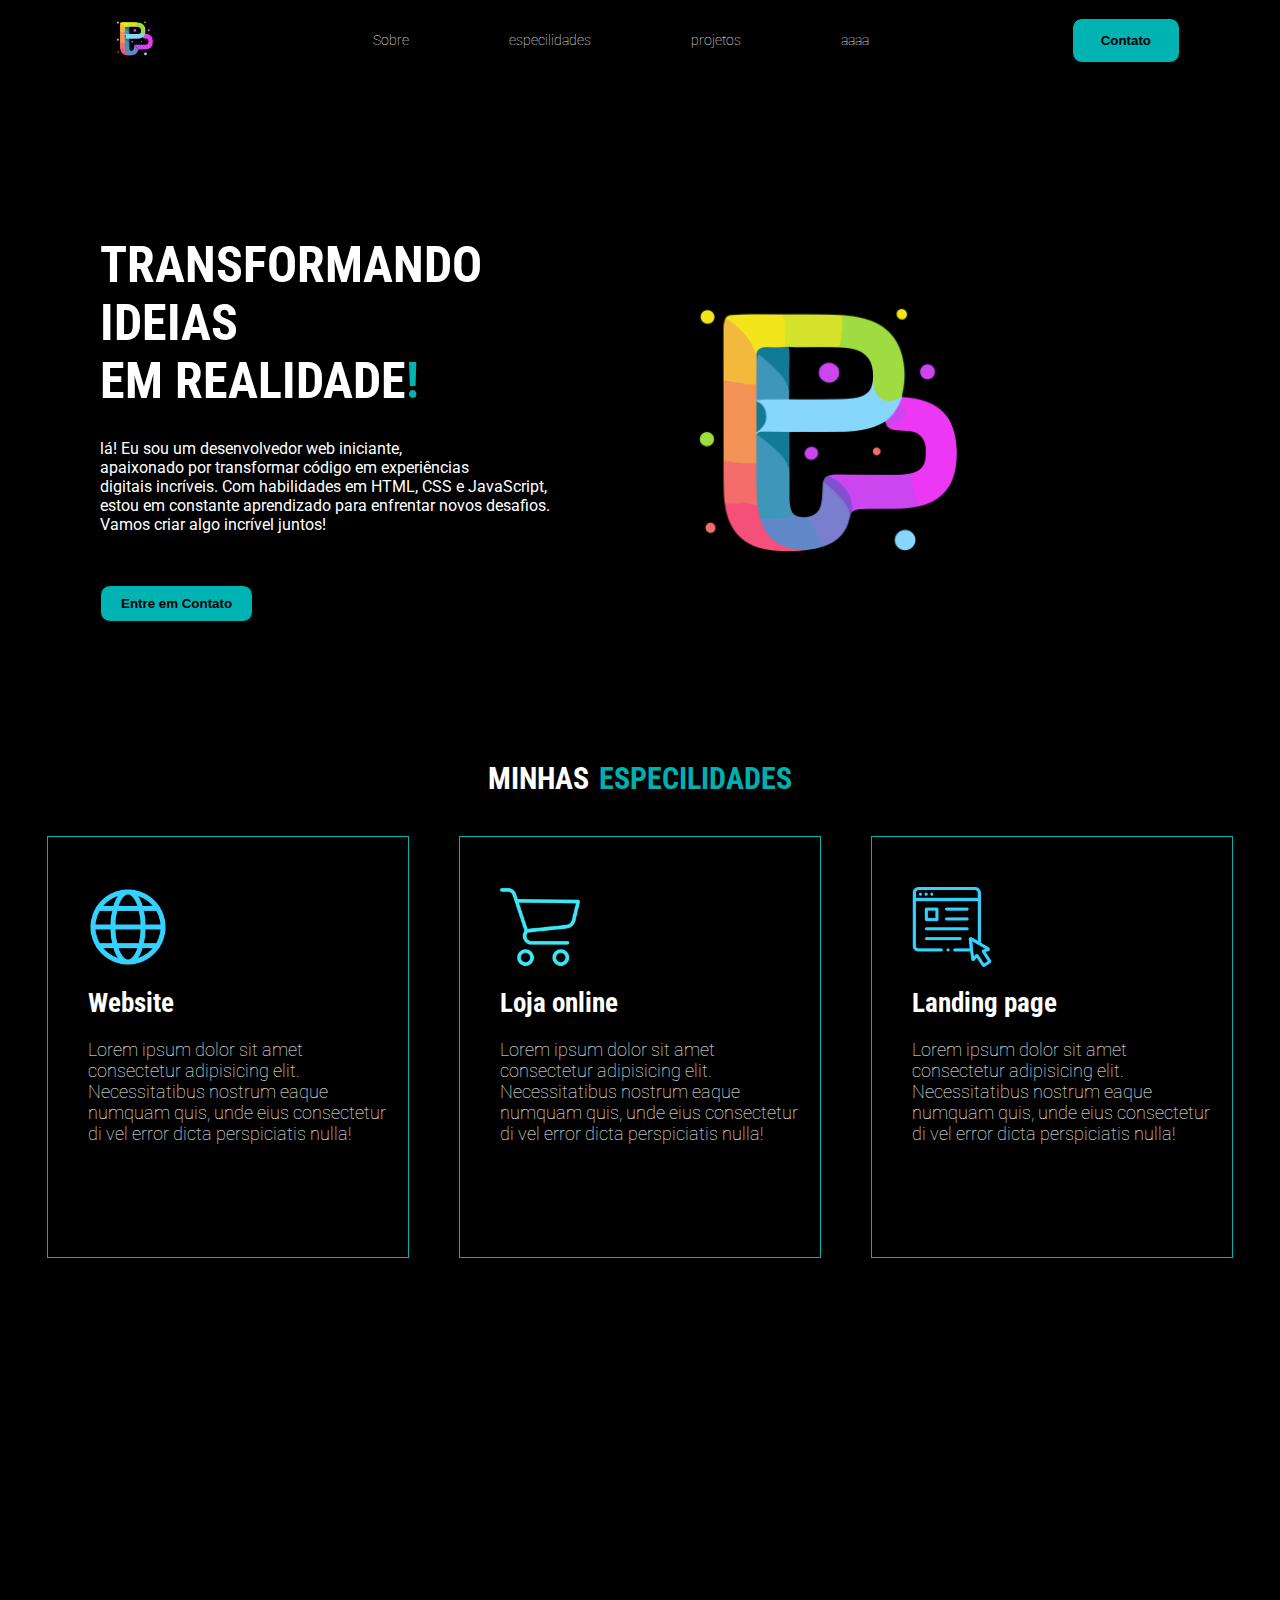
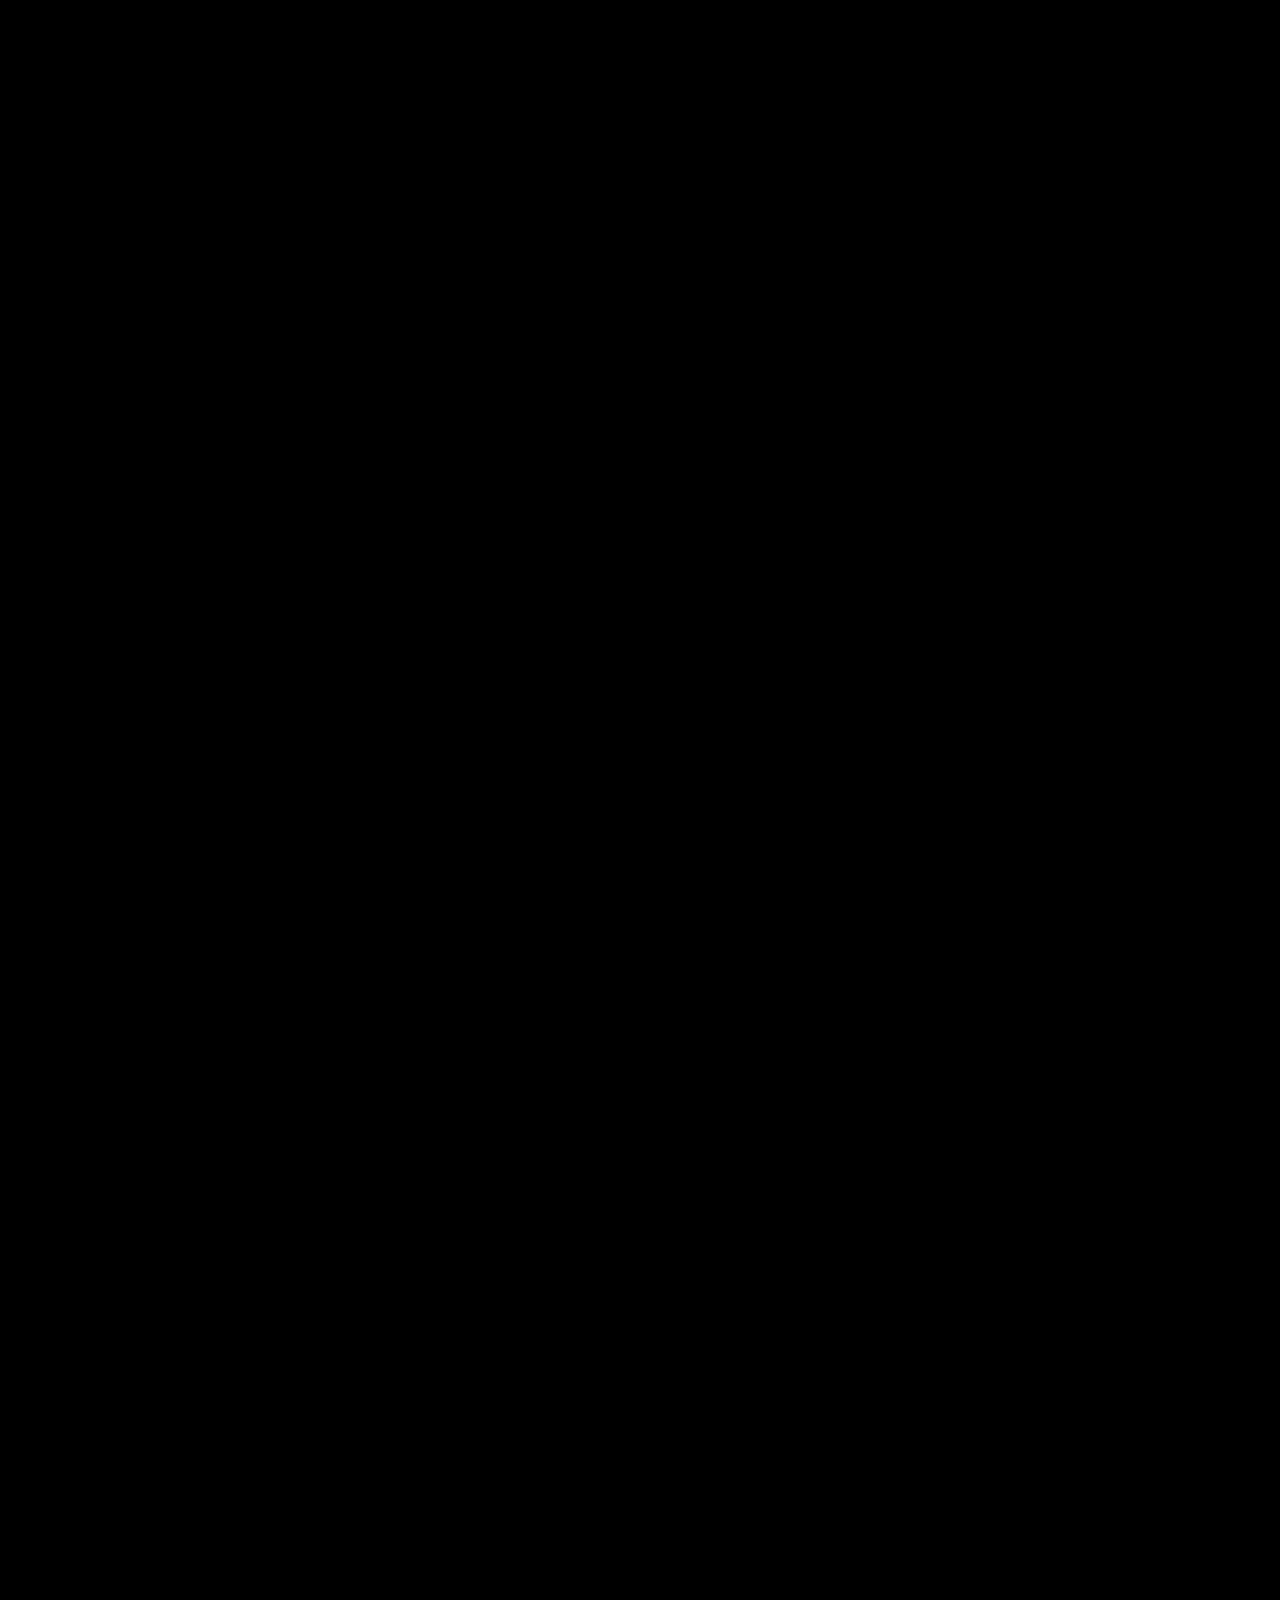
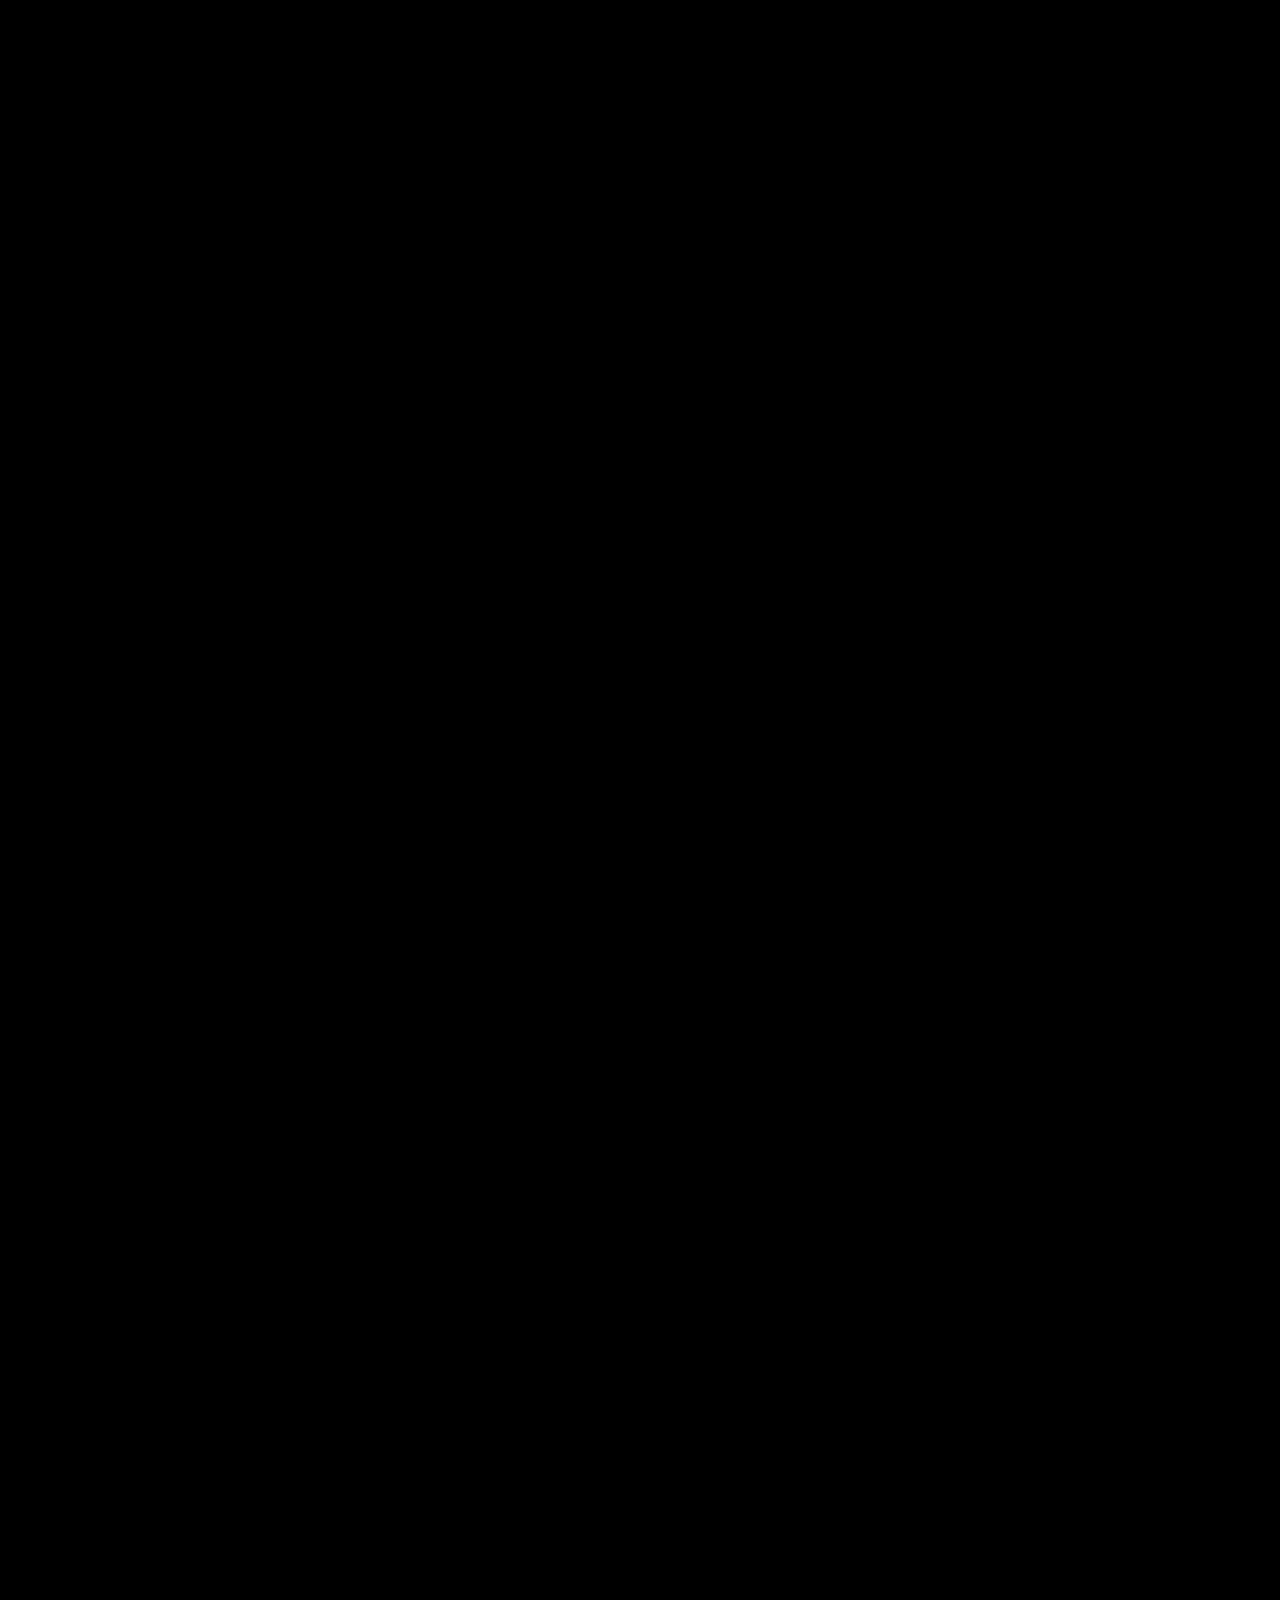
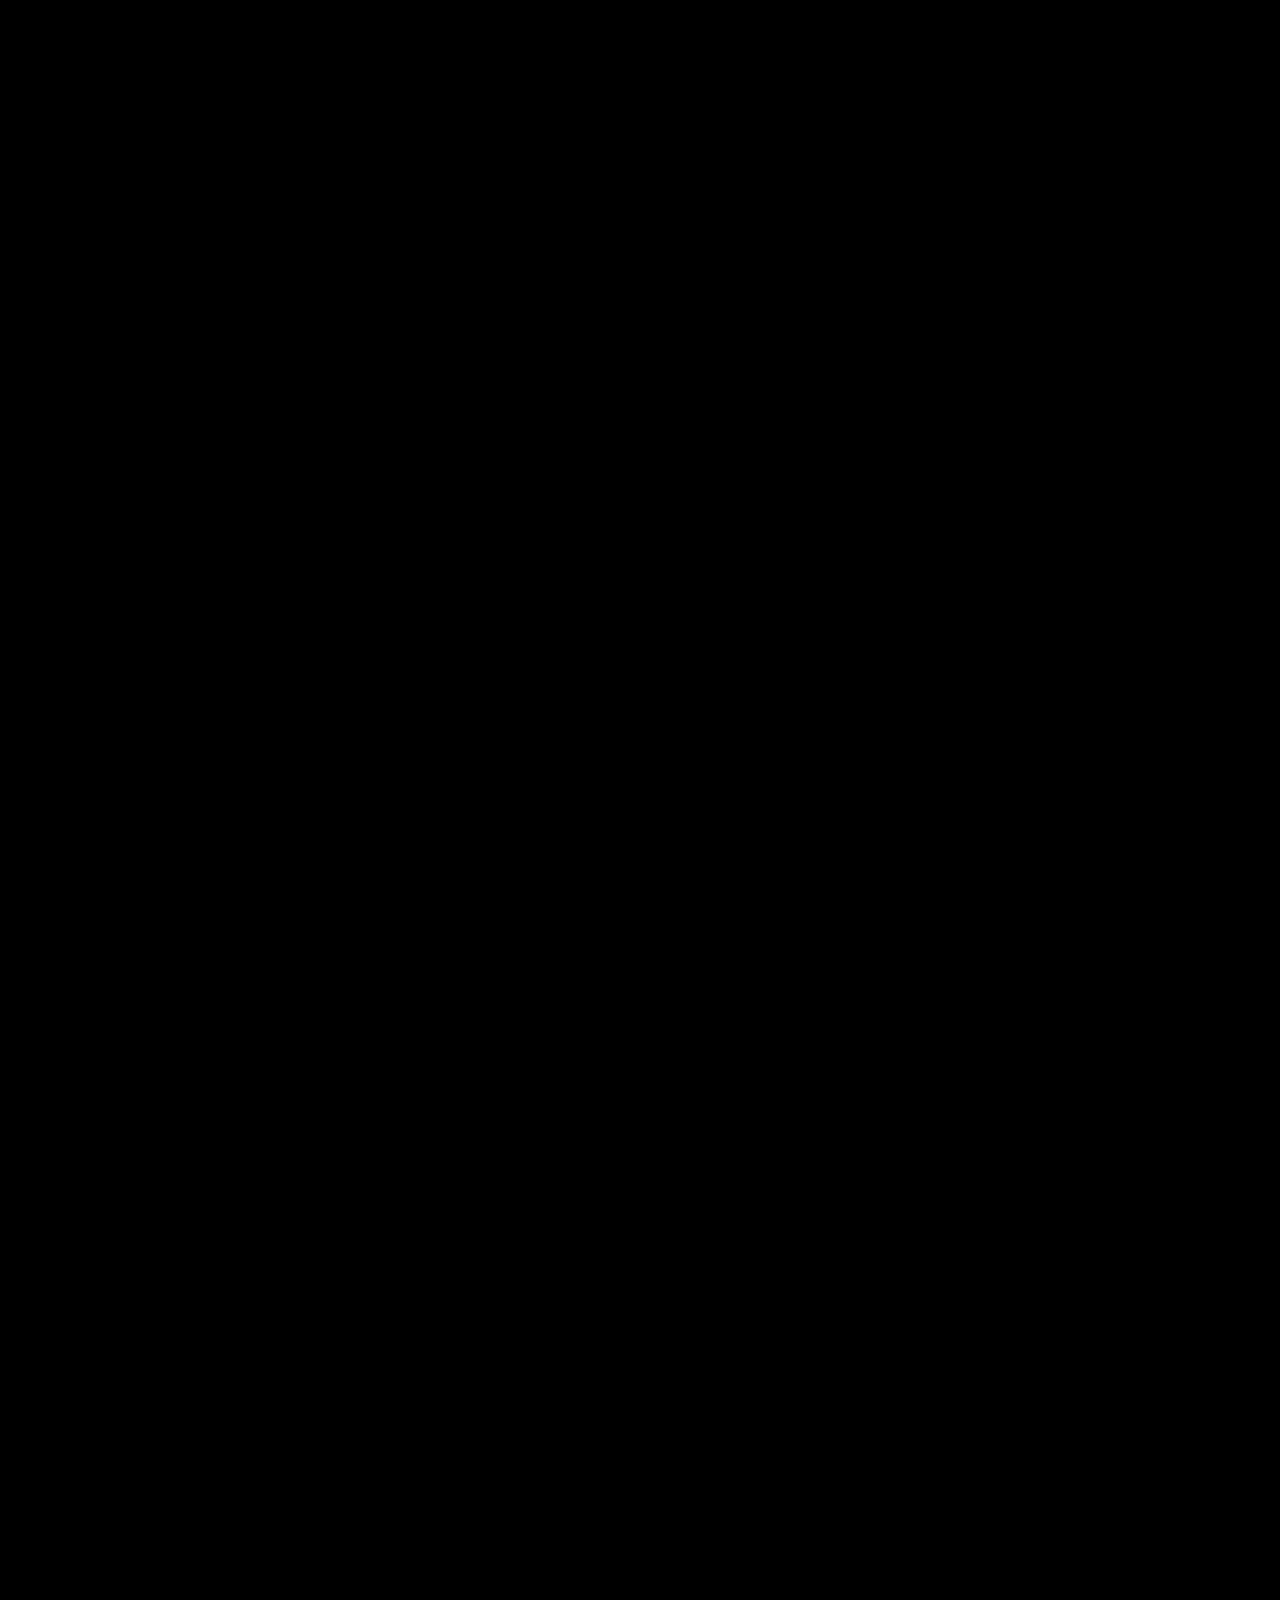
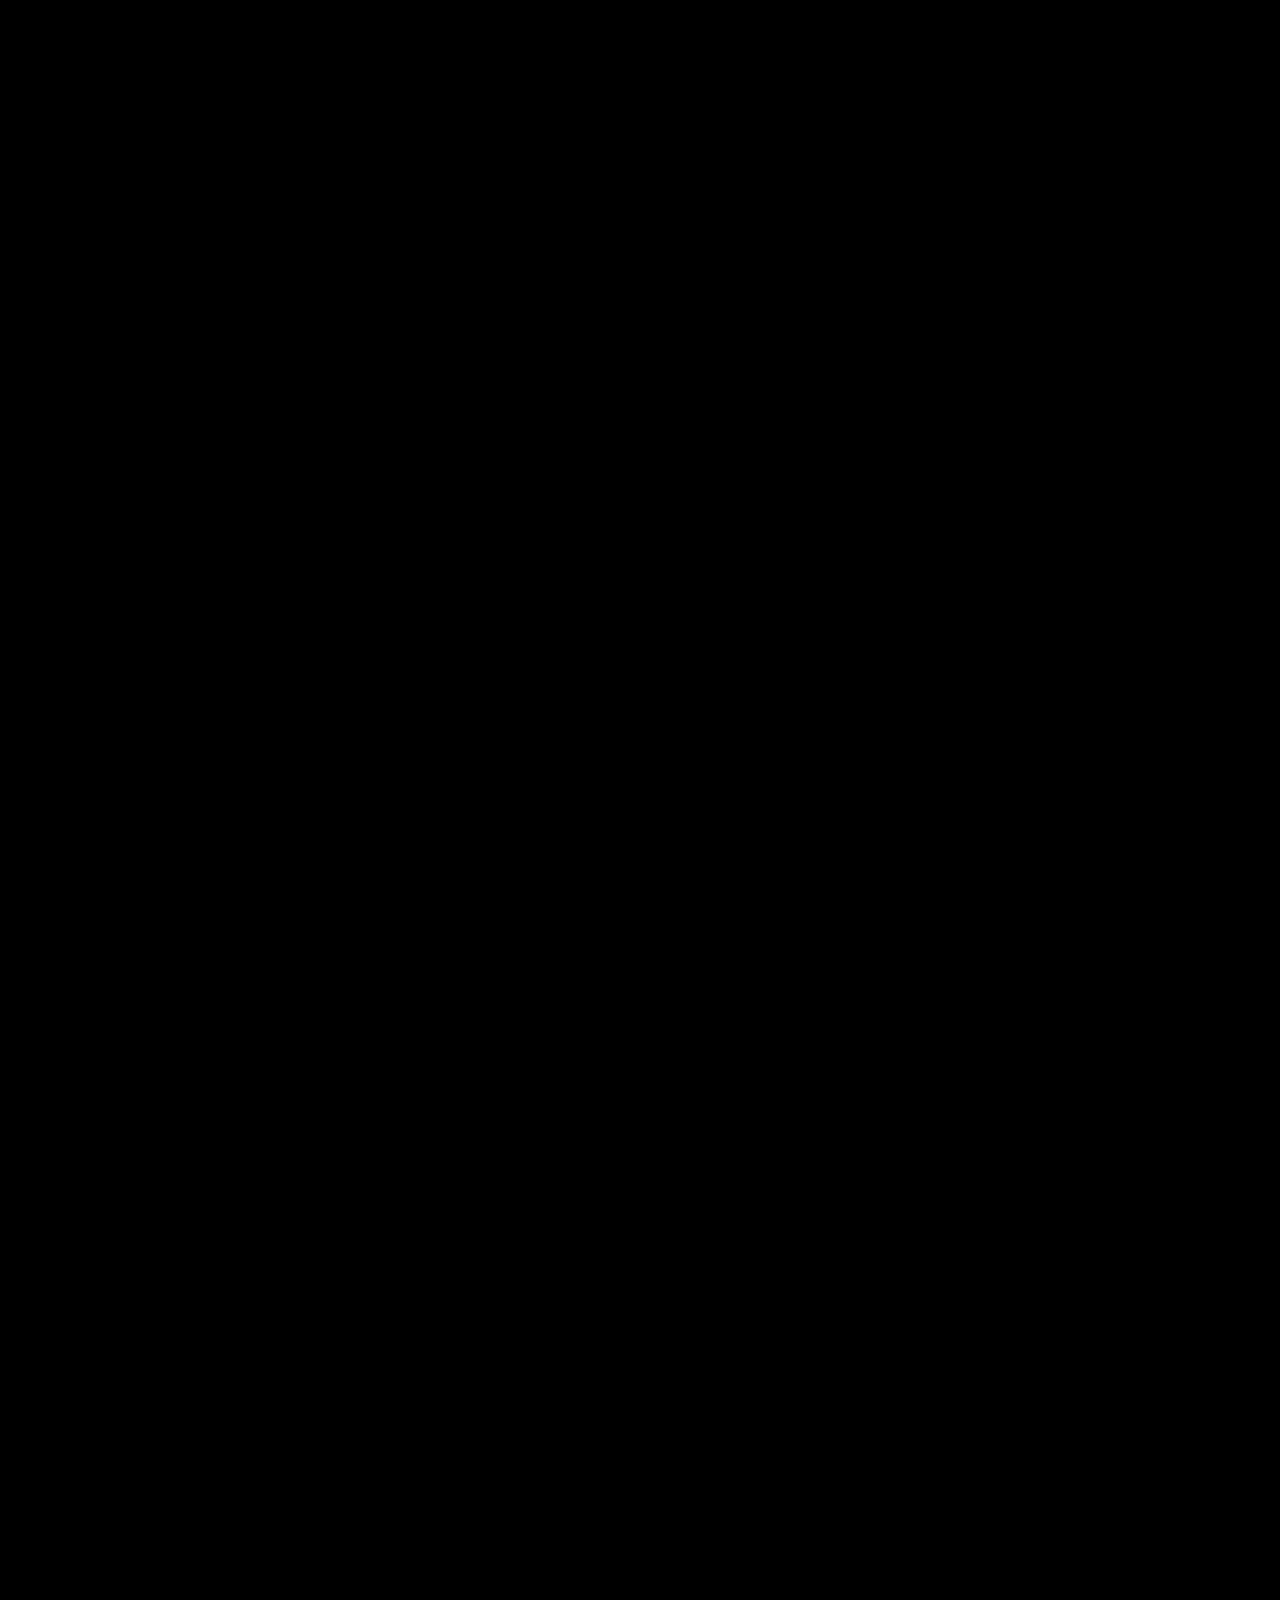
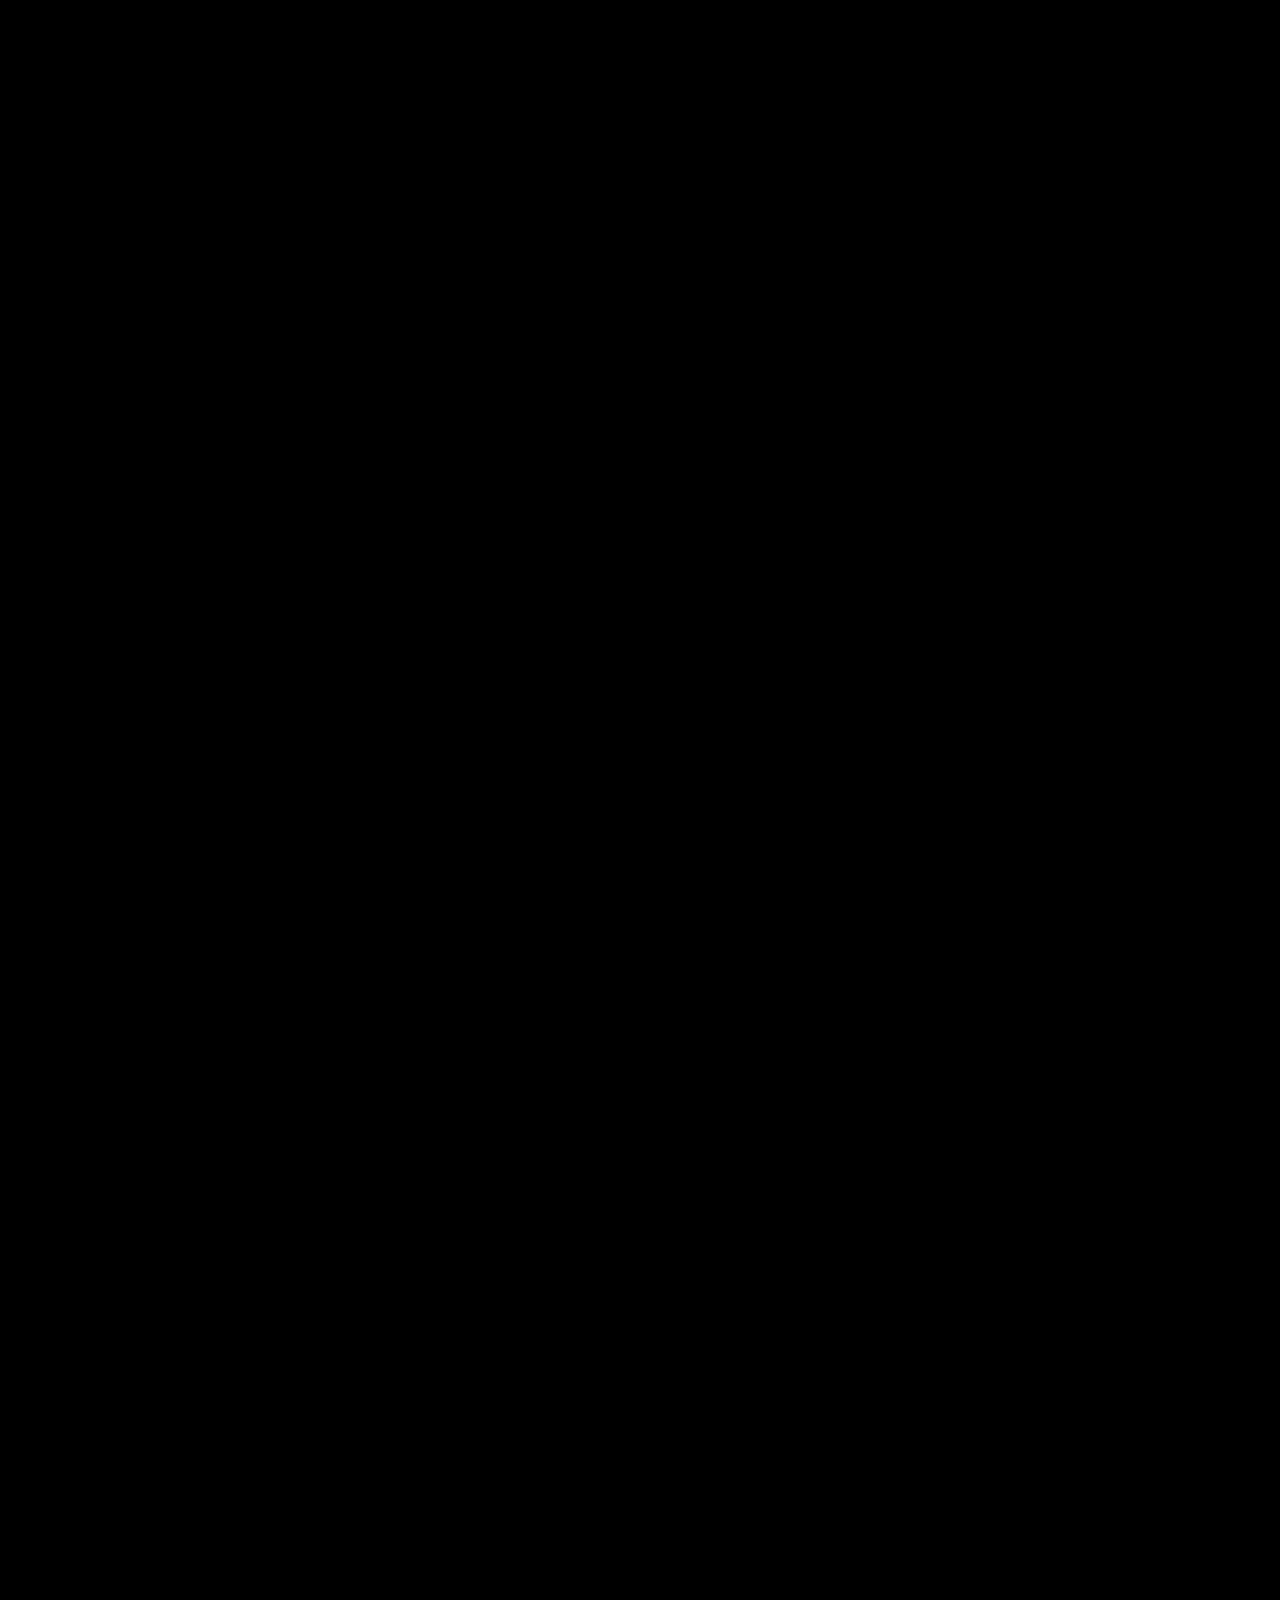
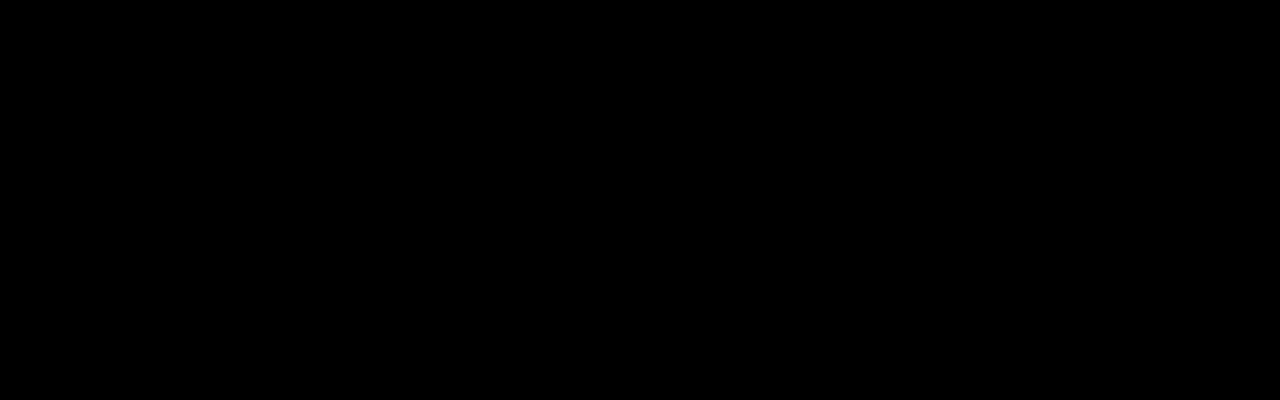
==== index.html @ 85b22bde "first commit" ====
<!DOCTYPE html>
<html lang="en">
<head>
    <link rel="preconnect" href="https://fonts.googleapis.com">
<link rel="preconnect" href="https://fonts.gstatic.com" crossorigin>
<link href="https://fonts.googleapis.com/css2?family=Roboto:ital,wght@0,100;0,300;0,400;0,500;0,700;0,900;1,100;1,300;1,400;1,500;1,700;1,900&display=swap" rel="stylesheet">
<link rel="preconnect" href="https://fonts.googleapis.com">
<link rel="preconnect" href="https://fonts.gstatic.com" crossorigin>
<link href="https://fonts.googleapis.com/css2?family=Roboto+Condensed:ital,wght@0,100..900;1,100..900&family=Roboto:ital,wght@0,100;0,300;0,400;0,500;0,700;0,900;1,100;1,300;1,400;1,500;1,700;1,900&display=swap" rel="stylesheet">
    <meta charset="UTF-8">
    <meta name="viewport" content="width=device-width, initial-scale=1.0">
    <title>Document</title>
    <link rel="stylesheet" href="./style.css">
</head>
<body>
    <header>
        <a href="#"><img src="./img/image-PhotoRoom.png-PhotoRoom (1).png" alt="logo" id="logo-header"></a>

        <ul>
            <a href="#"><li>Sobre</li></a>
            <a href="#"><li>especilidades</li></a>
            <a href="#"><li>projetos</li></a>
            <a href="#"><li>aaaa</li></a>
        </ul>

        <a href="#"><button>Contato</button></a>
    </header>

    <div class="container">
        <div class="text">
            <h1>TRANSFORMANDO IDEIAS<BR> EM REALIDADE<span>!</span></h1>
            <p>lá! Eu sou um desenvolvedor web iniciante,<br>
                apaixonado por transformar código em experiências<br>
                digitais incríveis. Com habilidades em HTML, CSS e JavaScript,<BR>
                estou em constante aprendizado para enfrentar novos desafios.<BR>
                Vamos criar algo incrível juntos!</p>

                <button>Entre em Contato</button>
        </div>
        <div class="img1"><img src="./img/image-PhotoRoom.png-PhotoRoom (1).png" alt=""></div>
    </div>

    <div class="container-esp">

      <DIV class="HS">
        <h2>MINHAS  </h2> <H2 id="h2-color">ESPECILIDADES</H2>
     </DIV>


        <div class="caixas">
            <div class="caixa1">
                <img src=".//img/website.png" alt="">
                <h3>Website</h3>
                <p>Lorem ipsum dolor sit amet consectetur
                     adipisicing elit. Necessitatibus nostrum
                     eaque numquam quis, unde eius consectetur
                     di vel error dicta perspiciatis nulla!</p>
            </div>
            <div class="caixa2">
                <img src="./img/shopping-cart.png" alt="">
                <h3>Loja online</h3>
                <p>Lorem ipsum dolor sit amet consectetur
                     adipisicing elit. Necessitatibus nostrum
                     eaque numquam quis, unde eius consectetur
                     di vel error dicta perspiciatis nulla!</p>
            </div>
            <div class="caixa3">
                <img src="./img/browser.png" alt="">
                <h3>Landing page</h3>
                <p>Lorem ipsum dolor sit amet consectetur
                     adipisicing elit. Necessitatibus nostrum
                     eaque numquam quis, unde eius consectetur
                     di vel error dicta perspiciatis nulla!</p>
            </div>
        </div>
    </div>


    
</body>
</html>
---- style.css ----
*{
    padding: 0%;
    margin: 0%;
}

body{
    background: black;
    height: 10000px;
}
header{
    
    display: flex;
    align-items: center;
    justify-content: space-between;
    padding: 3px 100px 0px 100px;
    font-family: "Roboto", sans-serif;
    font-weight: 100;
    font-style: normal;
    
    
}

#logo-header{
    width: 70px;
}

header ul{
    display: flex;
    gap: 100px;
    font-size: 14px;
}

header li{
    list-style: none;
    color: white;
  

}

header a{
    text-decoration: none

}

header button{
    padding: 14px 28px;
    background-color: black;
    color: rgb(0, 0, 0);
    font-weight: 700;
    border-radius: 10px;
    
    background-color: rgba(0, 255, 255, 0.703);
    border: solid black 1px;
    

}

.container{
    color: white;
    display: flex;
    align-items: center;
    justify-content: space-between;
    margin: 100px 100px 0px 100px;
}

.img1{
    margin-right: 100px;
    margin-top 200px: 00px;
}

.img1 img{
    width: 500px;
    transform: translateY(0px);
    animation: float 5s ease-in-out infinite;
}


@keyframes float {
    0% {
        transform: translateY(0px);
    }

    50% {
        transform: translateY(-30px);
    }

    100% {
        transform: translateY(0px);
    }
}
    

.text p{
    position: relative;
    top: 29px;
}

.text h1{
    font-family: "Roboto Condensed", sans-serif;
  font-optical-sizing: auto;
  font-weight: <weight>;
  font-style: normal;
  font-size: 50px;
}

.text p{
    font-family: "Roboto", sans-serif;
    font-style: normal;
}

.text button{
    margin-top: 80px;
    padding: 10px 20px;
    border-radius: 10px;
    background-color: rgba(0, 255, 255, 0.703);
    font-weight: 700;
    border: solid rgb(0, 0, 0) 1px;

}

.text span{
    color: rgba(0, 255, 255, 0.703);
}


.container-esp{
    color: white;
    margin-top: 80px;

}

.container-esp h2{
    display: flex;
    align-items: center;
    justify-content: center;
    font-family: "Roboto Condensed", sans-serif;
  font-optical-sizing: auto;
  font-weight: <weight>;
  font-style: normal;
  font-size: 30px;
    
}

.HS{

display: flex;
gap: 10PX;
align-items: center;
justify-content: center;
}

#h2-color{
    color: #00ffffb3;
}



.caixas{
    display: flex;
    gap: 50px;
    justify-content: center;
    align-items: center;
    margin-top: 40px;
    
    
    
    
}

.caixas img{
   width: 80px; 
}

.caixa1,.caixa2, .caixa3 {
    
    width: 300px;
    height: 350px;
    padding: 20px;
    display: flex;
    flex-direction: column;
    gap: 20px;
    align-items: flex-start;
    padding-top: 50px;
    padding-left: 40px;
    transition: all 0.2s ease-in-out;
    border: solid 1px #00ffffb3;
    cursor: pointer;
}


.caixas h3{
    font-family: "Roboto Condensed", sans-serif;
    font-optical-sizing: auto;
    font-weight: <weight>;
    font-style: normal;
    font-size: 27px;
      
}

.caixas p{
    font-family: "Roboto", sans-serif;
    font-weight: 90;
    font-style: normal;
    font-size: 18px;
      
}

.caixa1:hover{
    box-shadow: 0 0 10px #00ffffb3, inset 0 0 10px #00ffffb3 ;
}
.caixa2:hover{
    box-shadow: 0 0 10px #00ffffb3, inset 0 0 10px #00ffffb3  ;
}

.caixa3:hover{
    box-shadow: 0 0 10px #00ffffb3, inset 0 0 10px #00ffffb3  ;
}
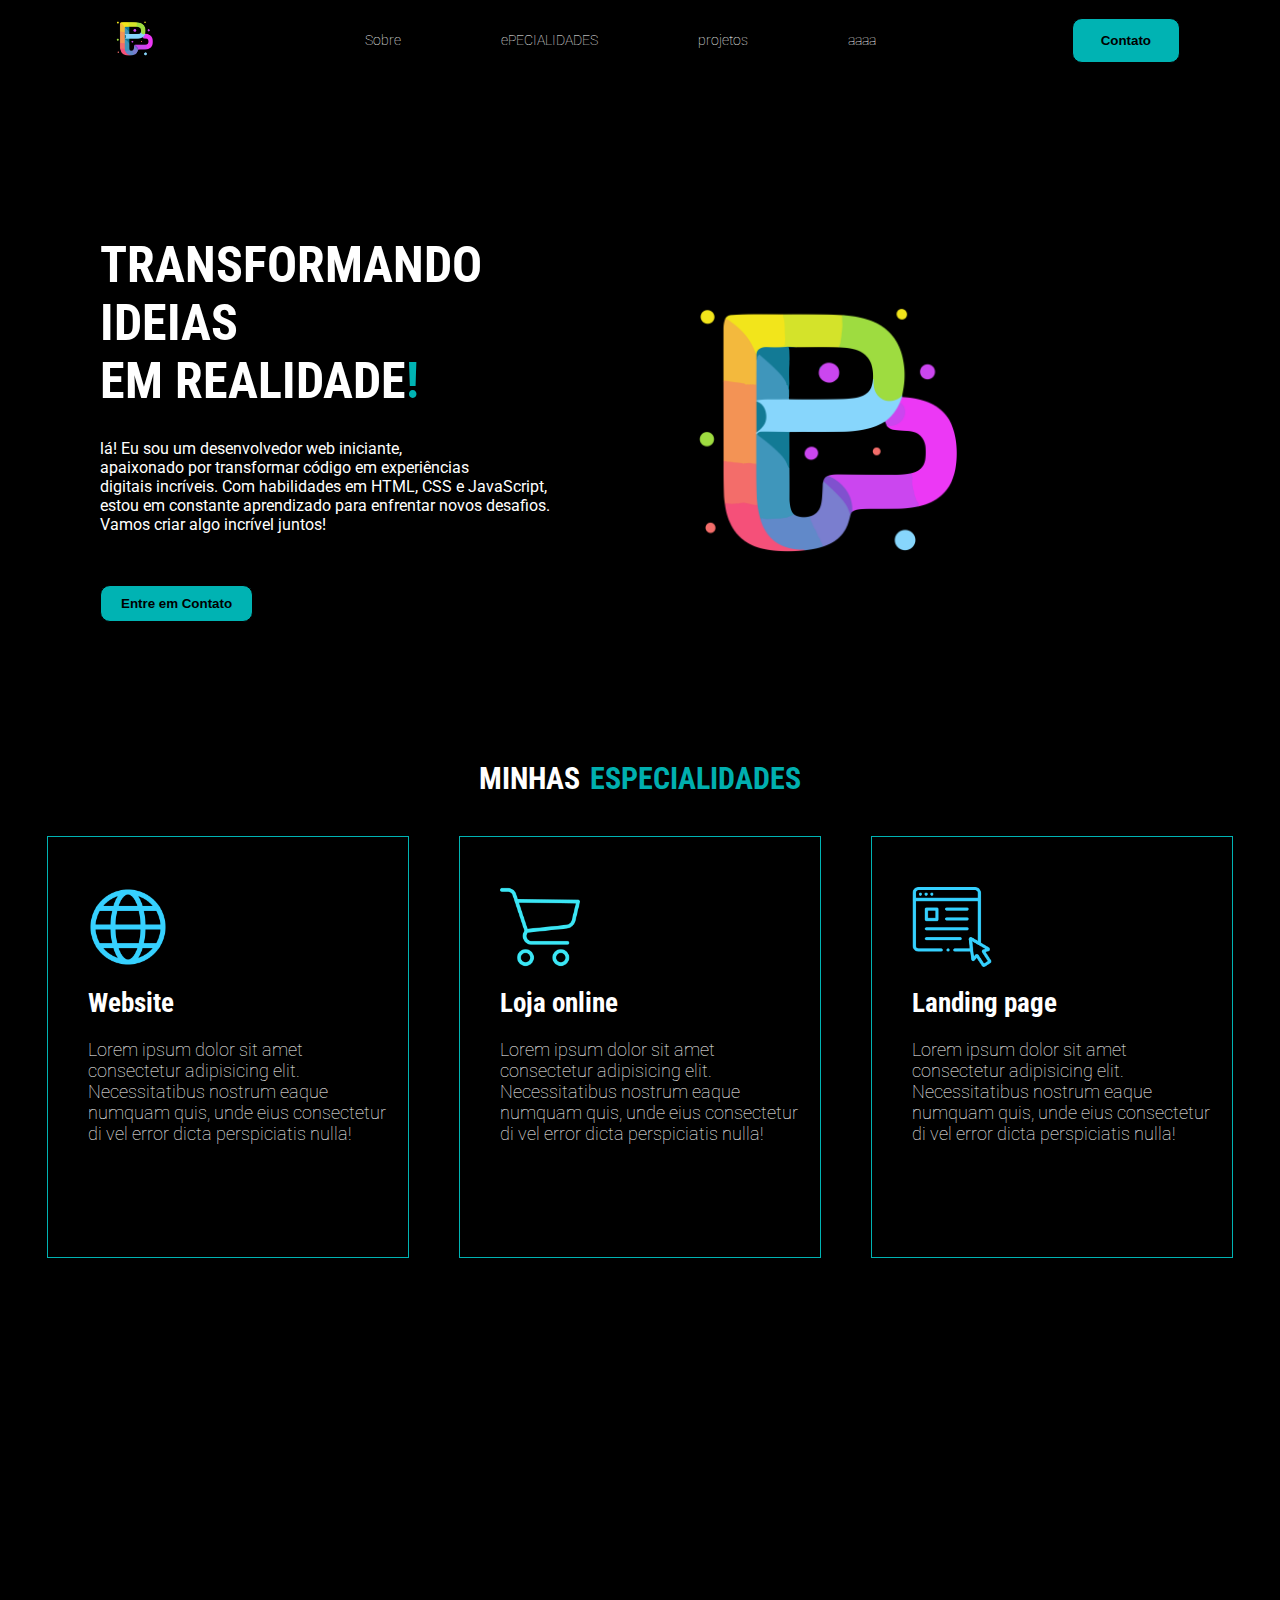
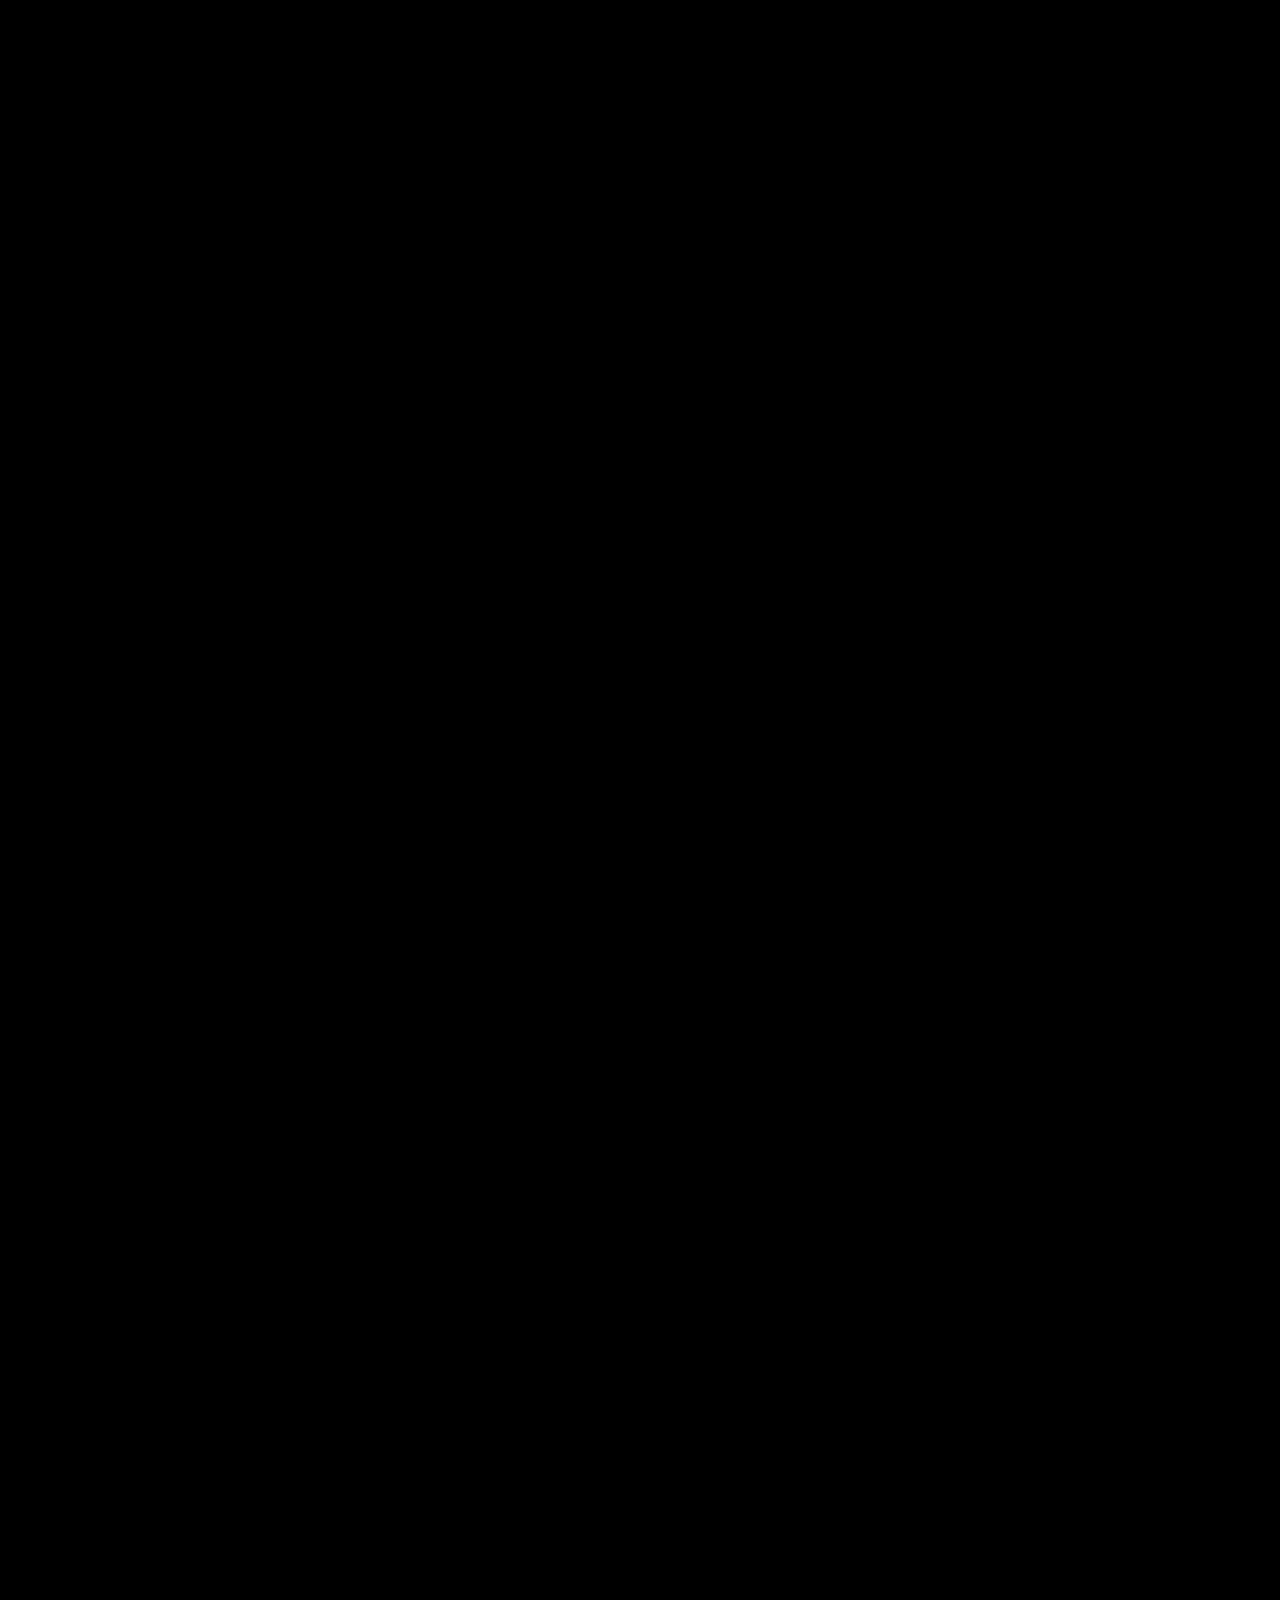
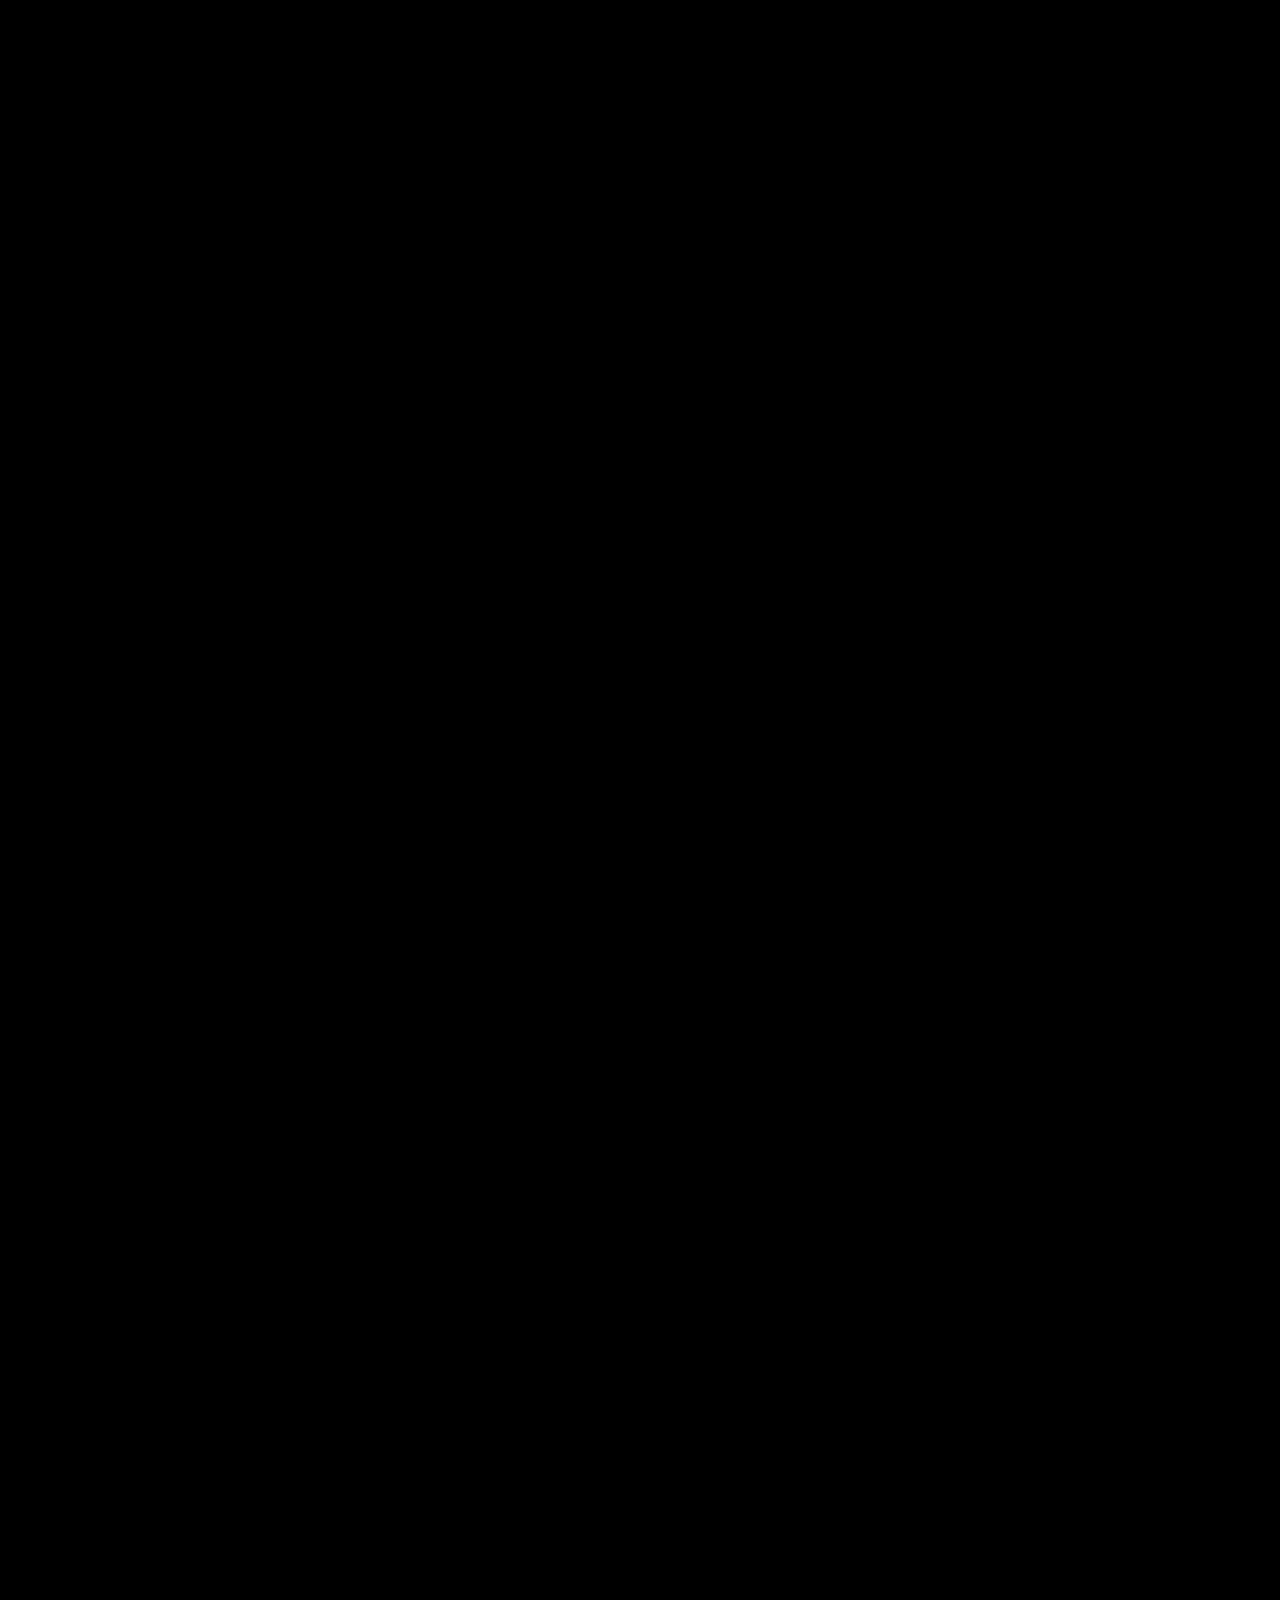
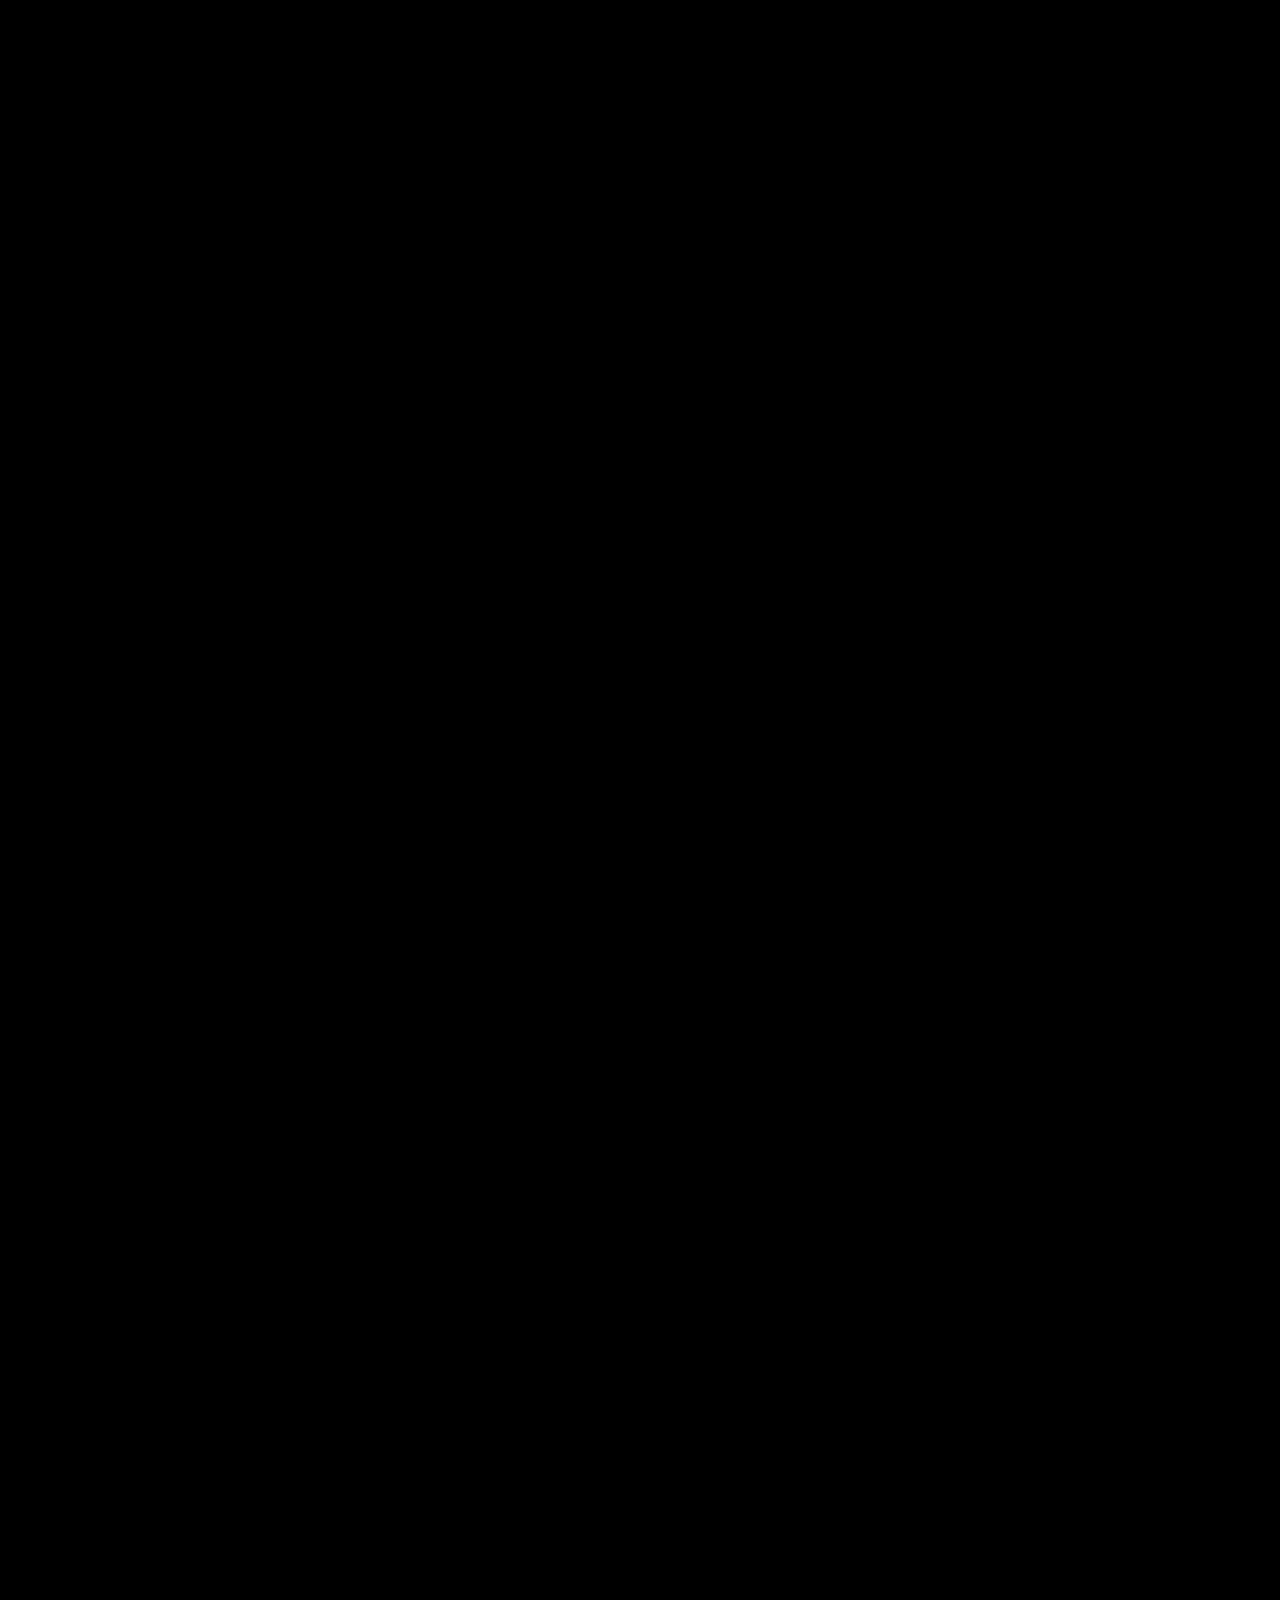
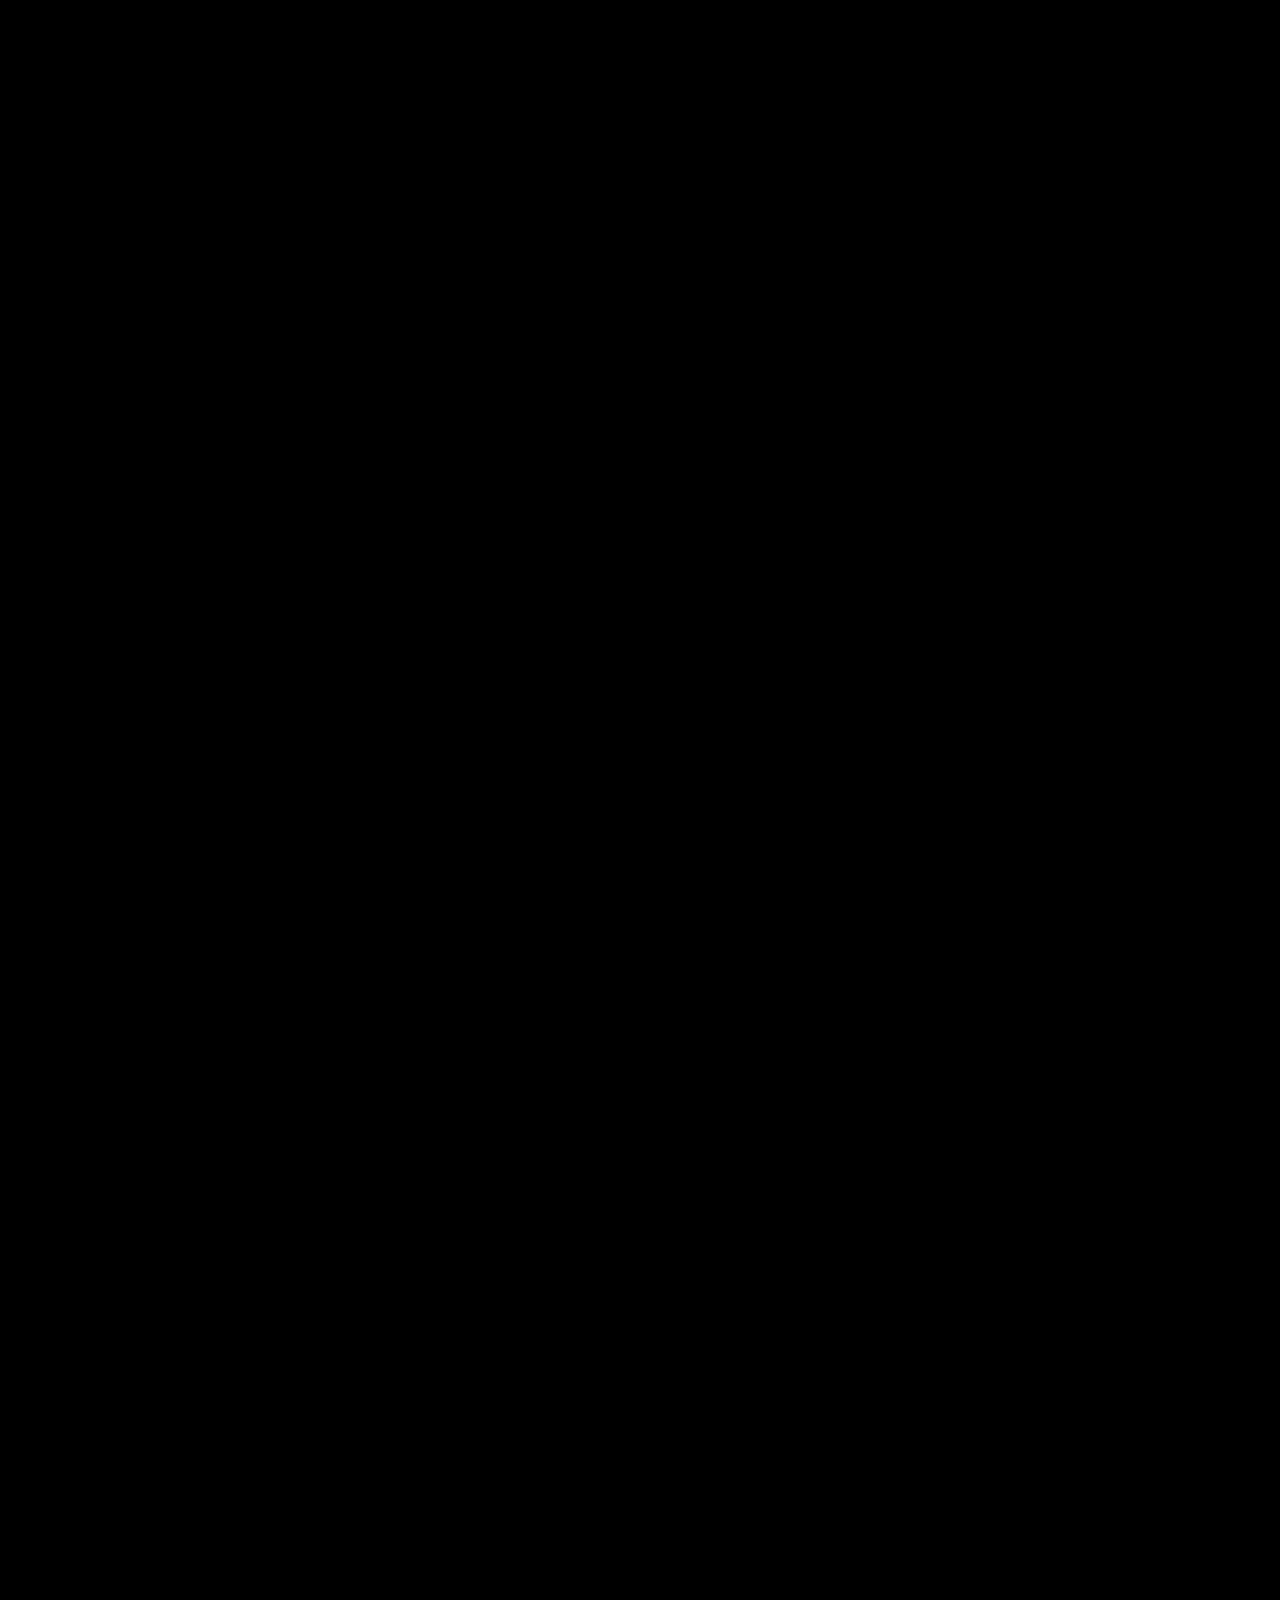
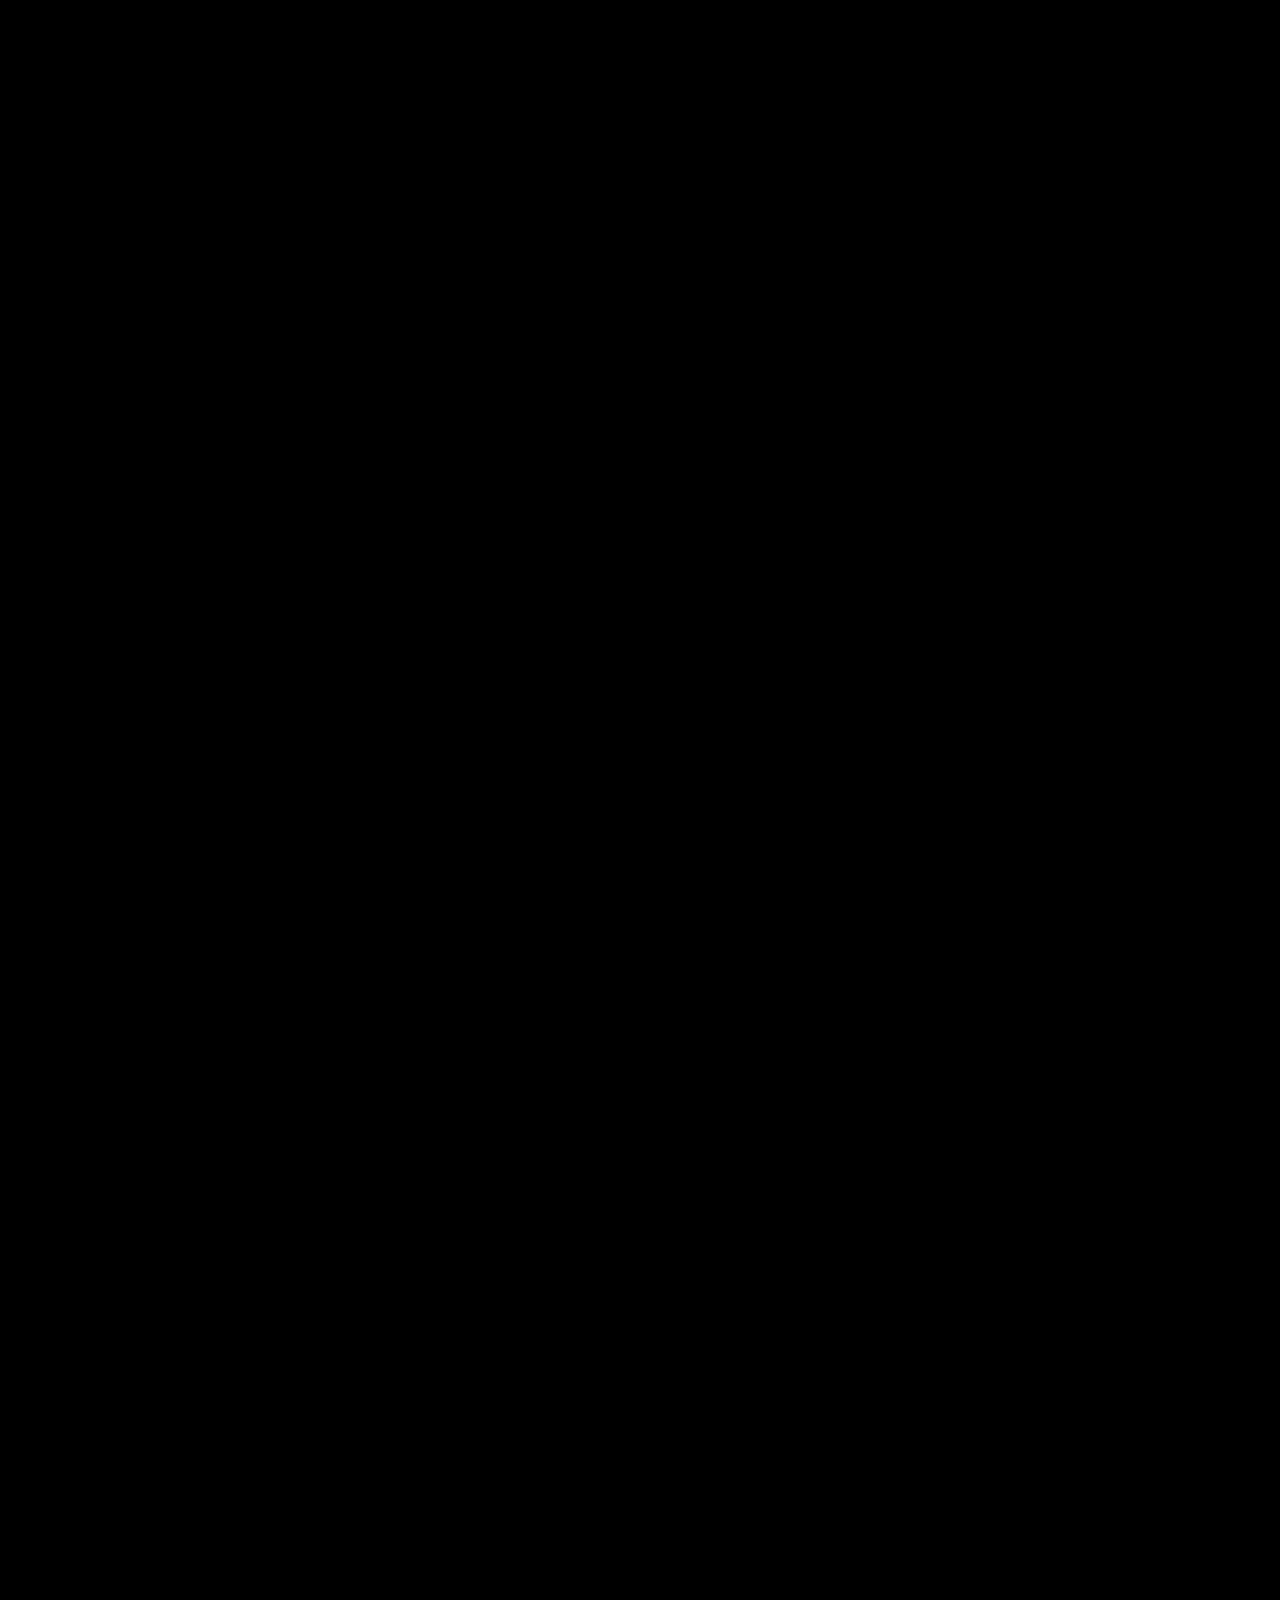
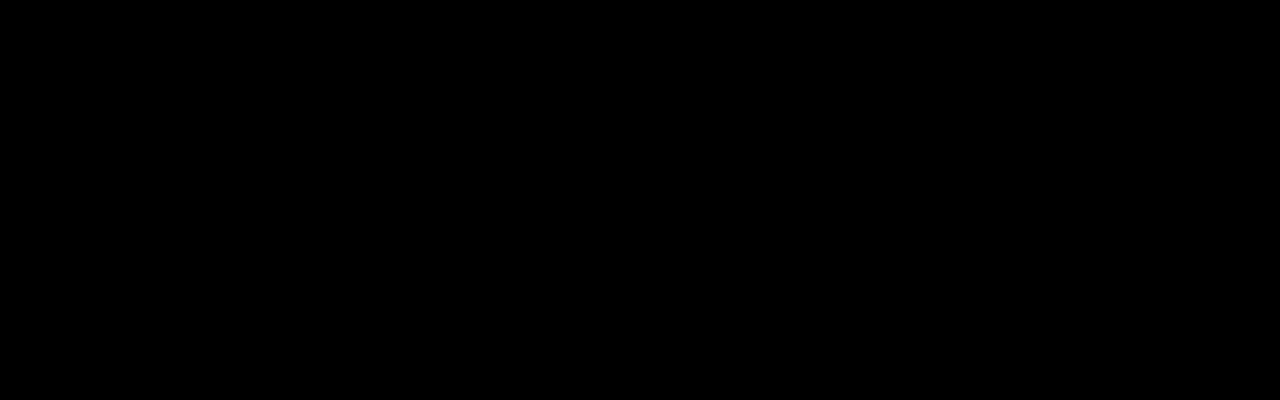
==== commit fa29687b: "AA" ====
--- a/index.html
+++ b/index.html
@@ -18,7 +18,7 @@
 
         <ul>
             <a href="#"><li>Sobre</li></a>
-            <a href="#"><li>especilidades</li></a>
+            <a href="#"><li>ePECIALIDADES</li></a>
             <a href="#"><li>projetos</li></a>
             <a href="#"><li>aaaa</li></a>
         </ul>
@@ -43,7 +43,7 @@
     <div class="container-esp">
 
       <DIV class="HS">
-        <h2>MINHAS  </h2> <H2 id="h2-color">ESPECILIDADES</H2>
+        <h2>MINHAS  </h2> <H2 id="h2-color">ESPECIALIDADES</H2>
      </DIV>
 
 
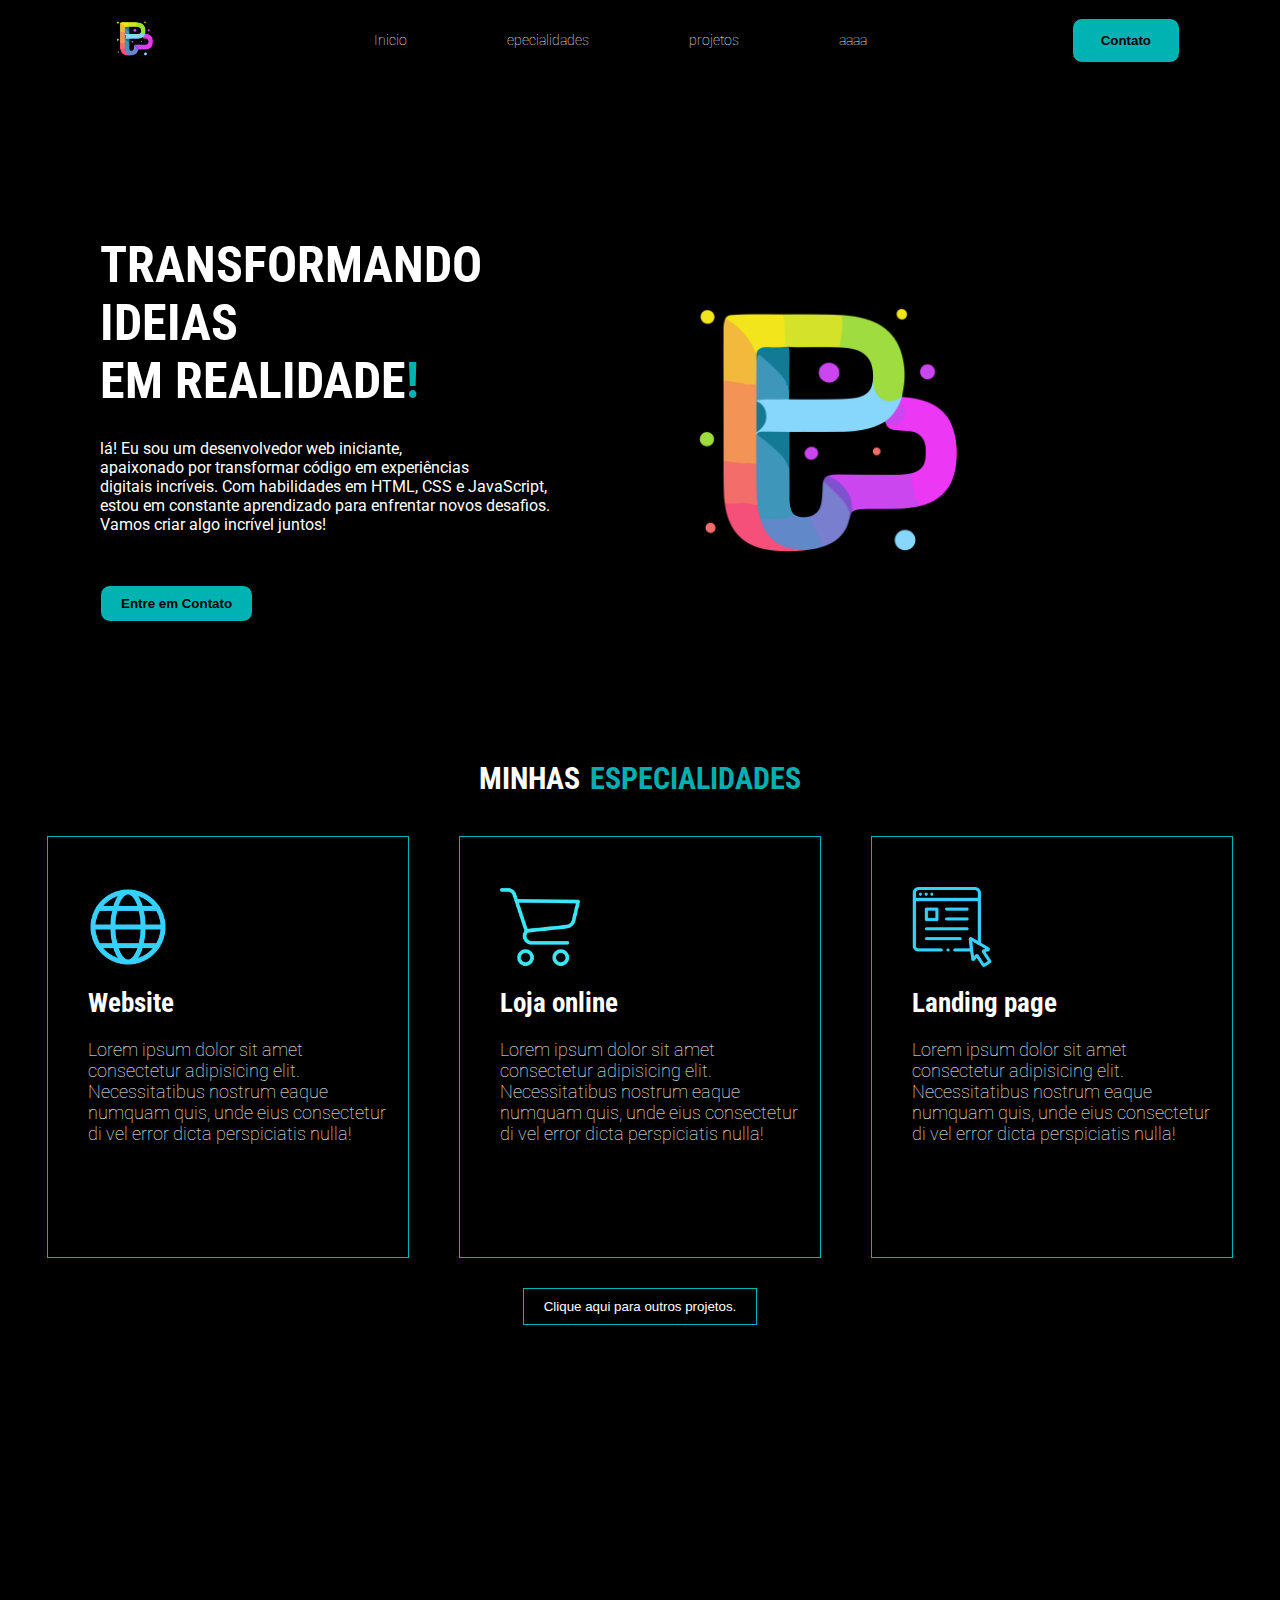
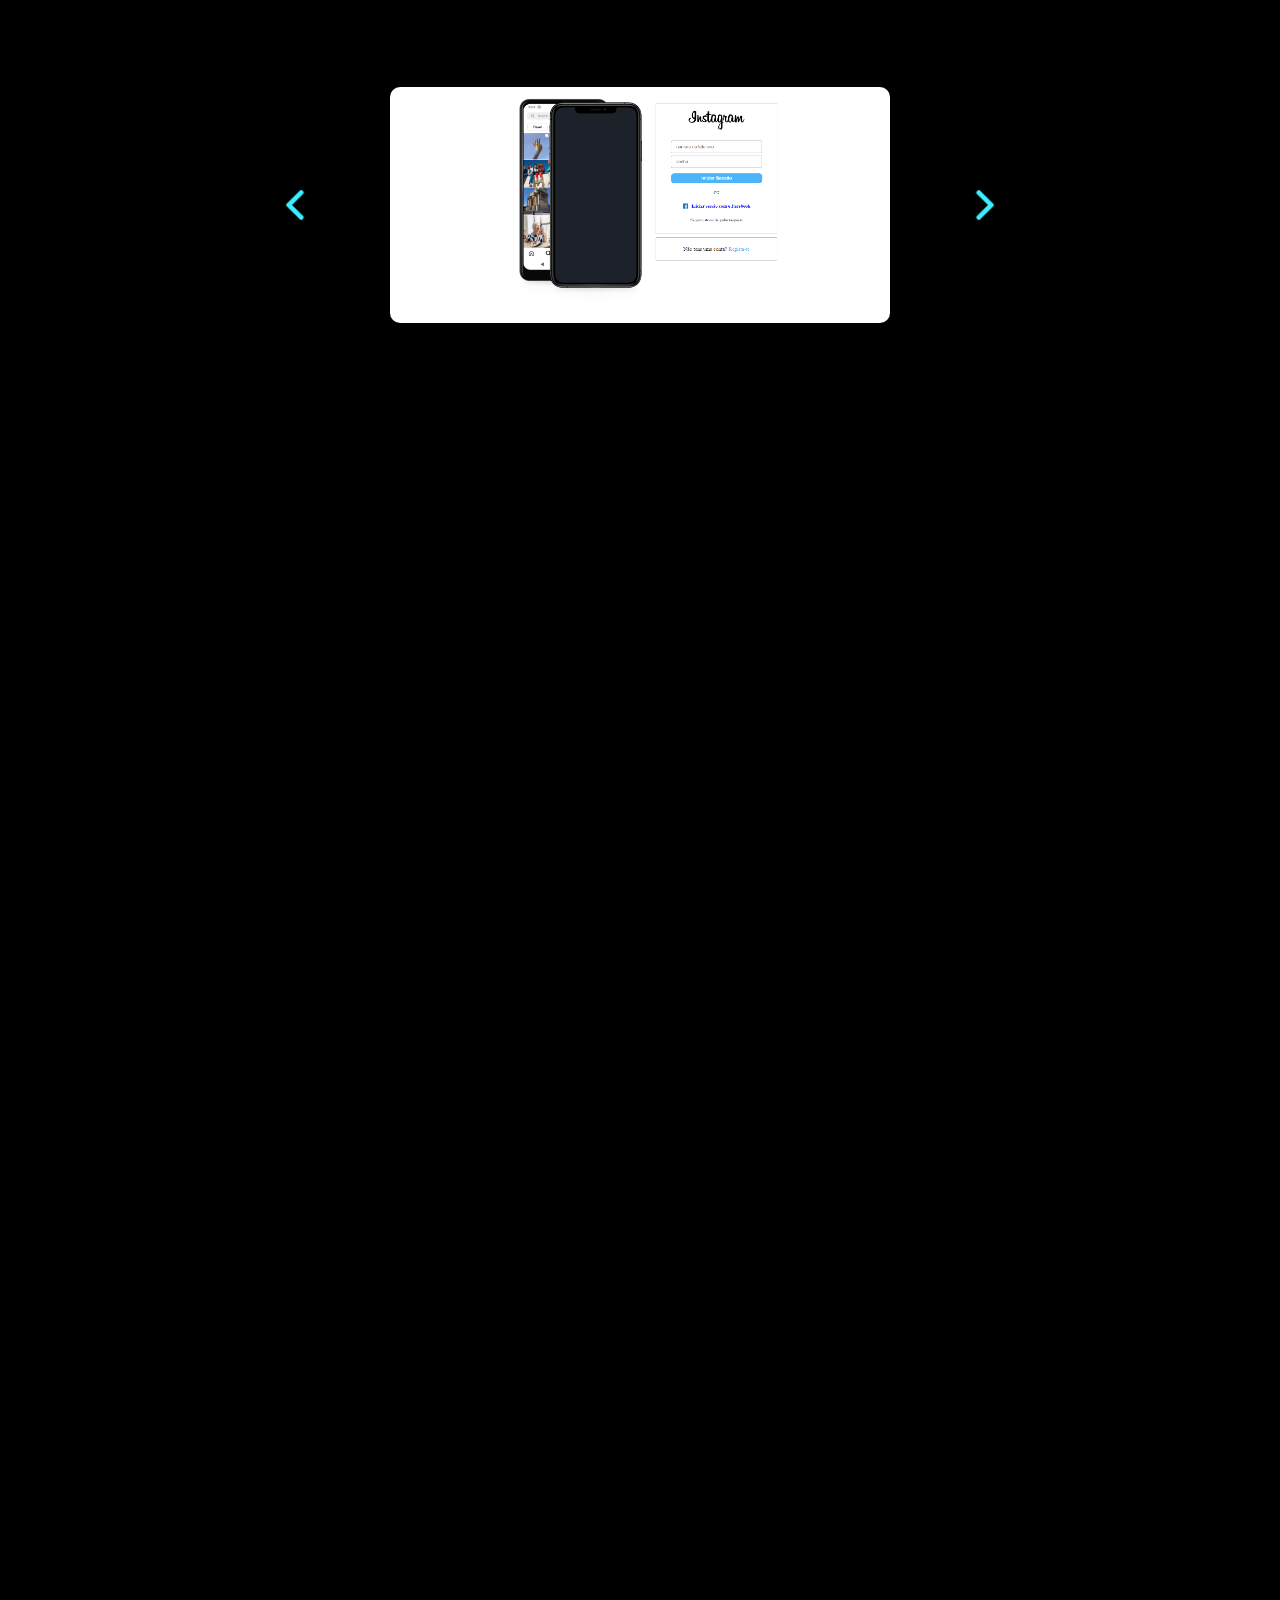
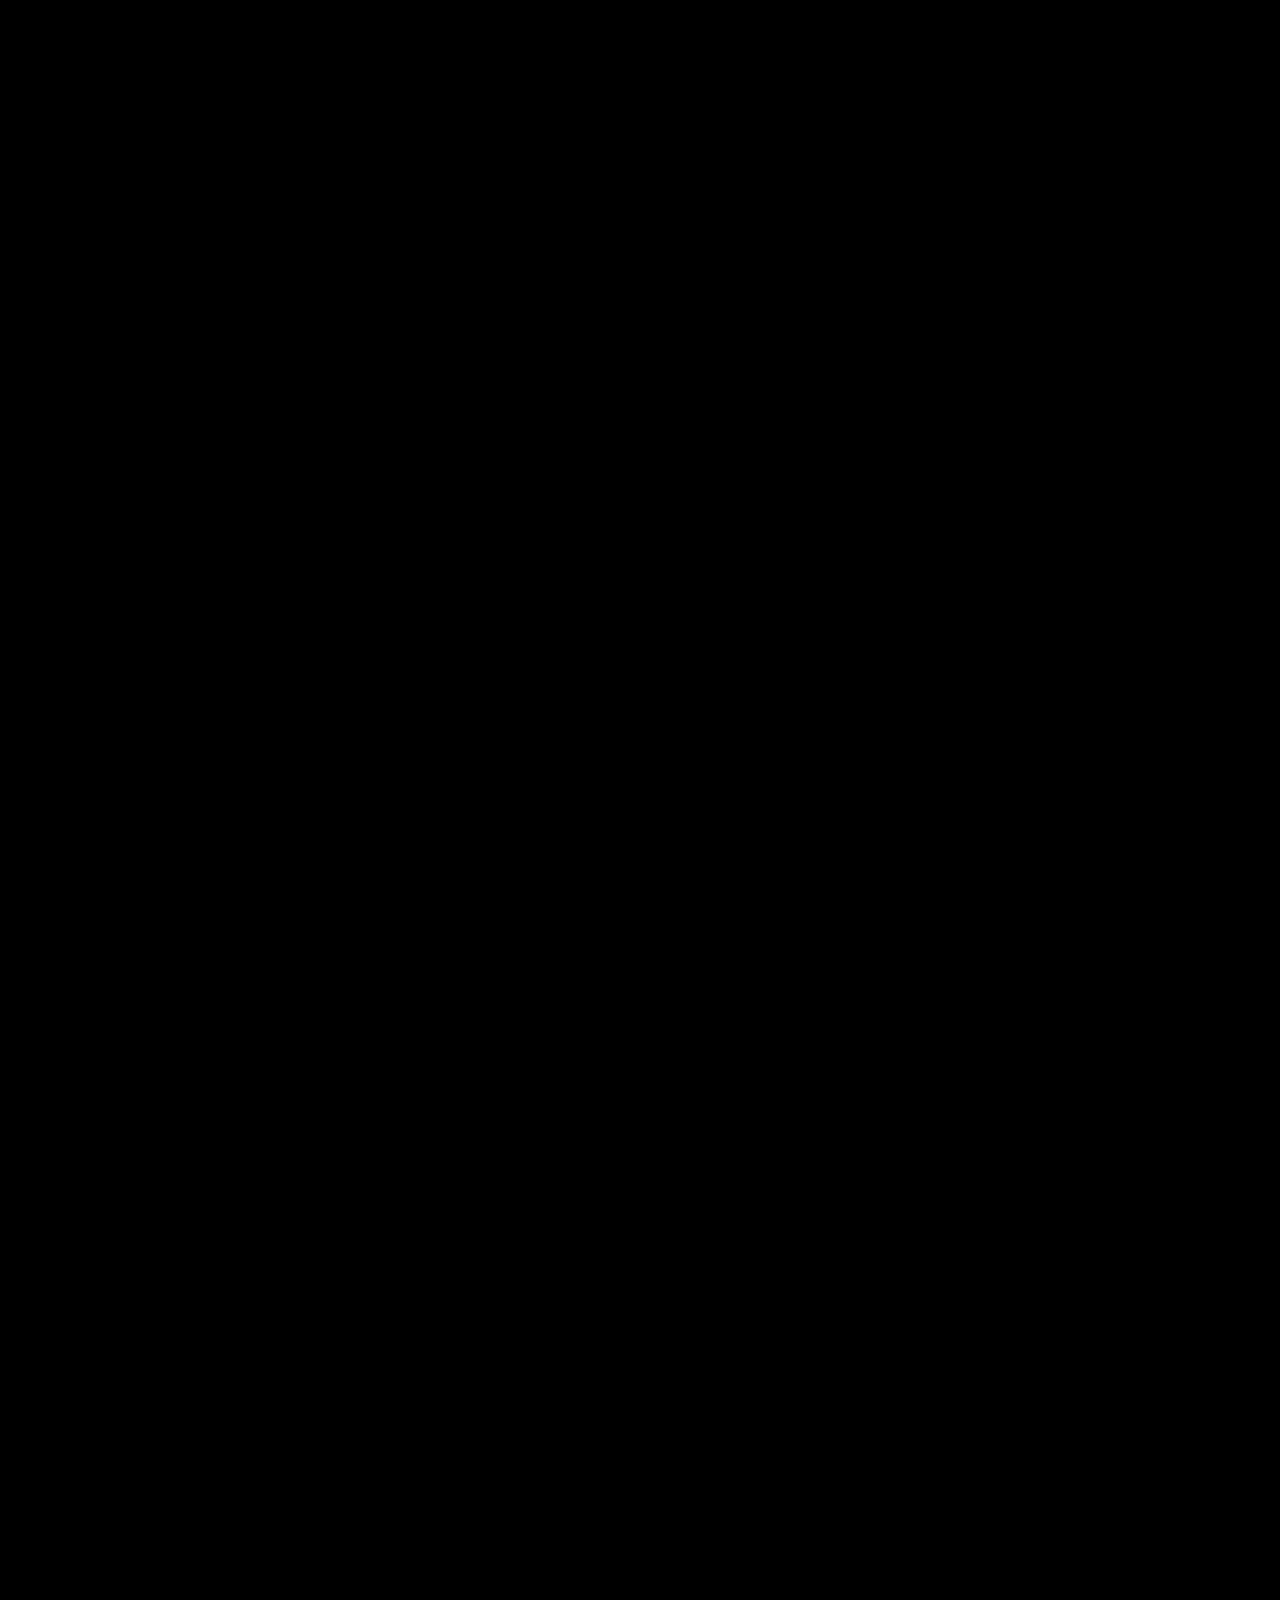
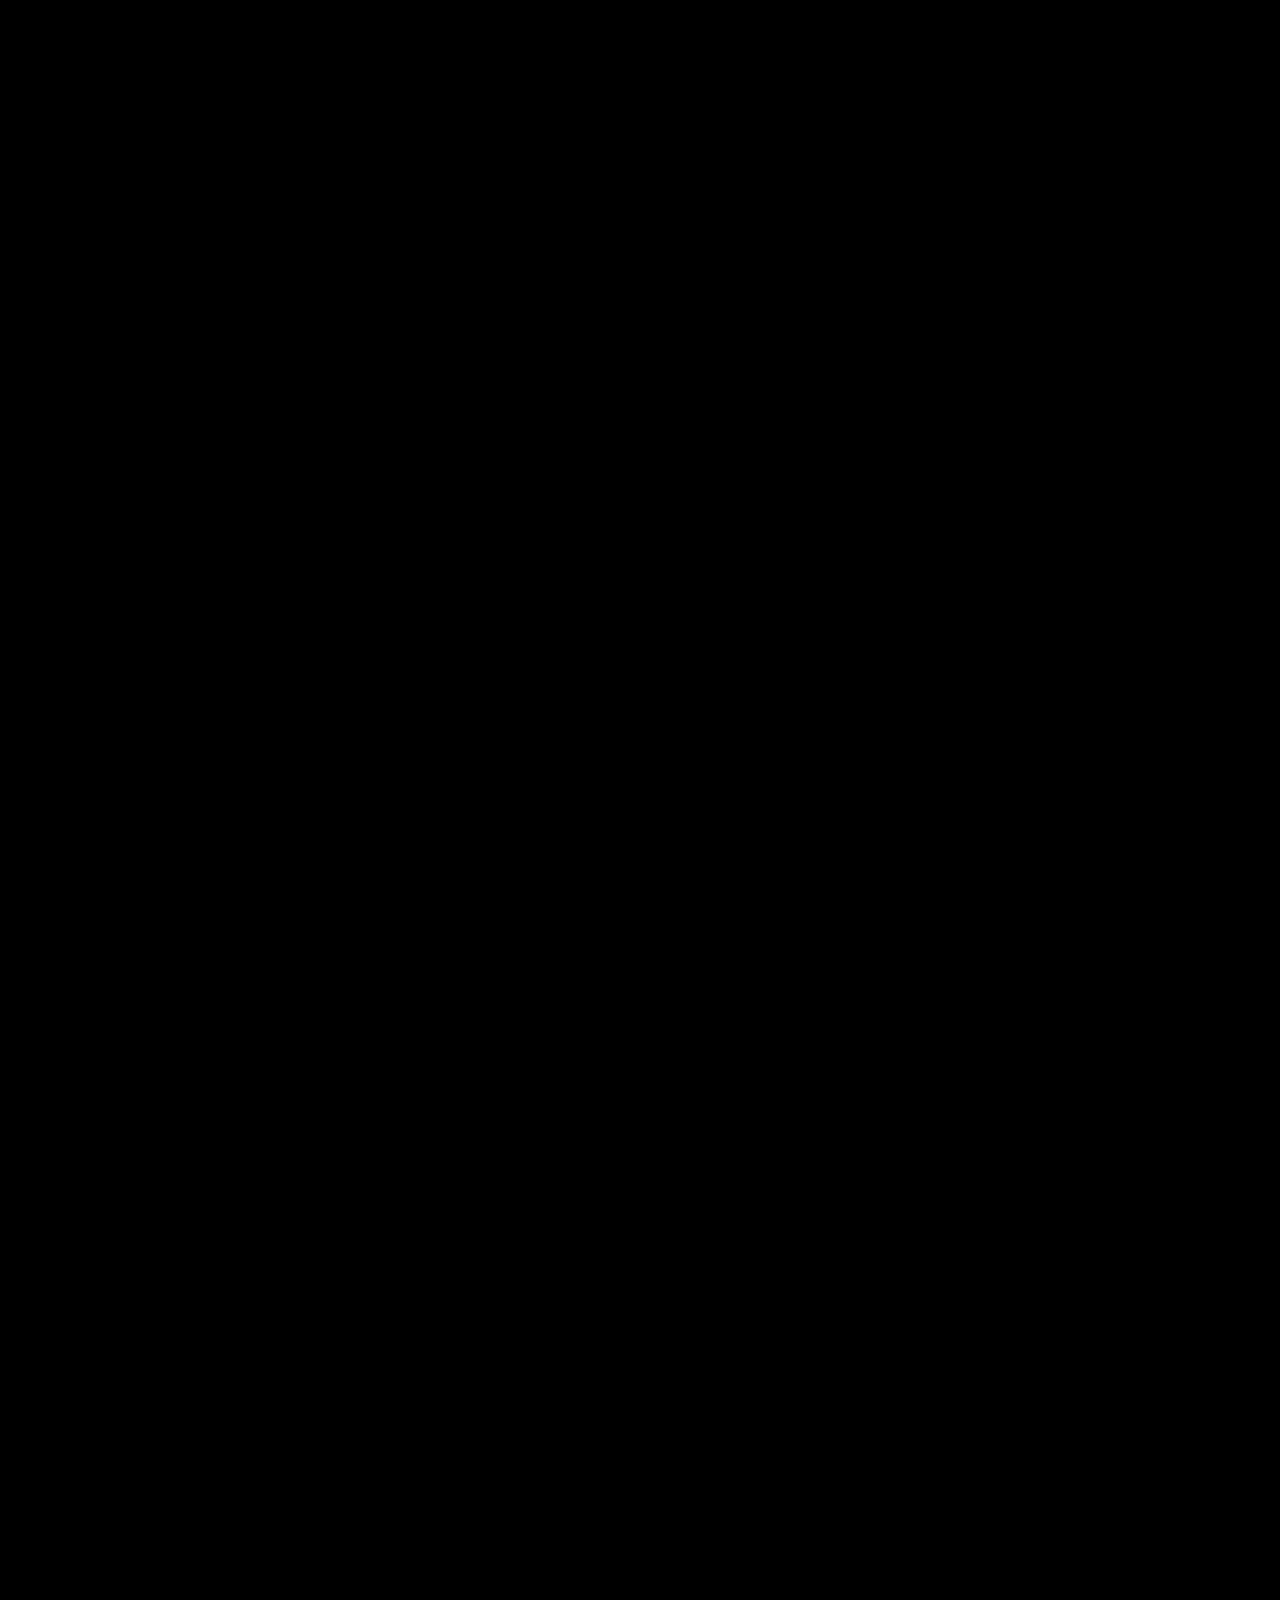
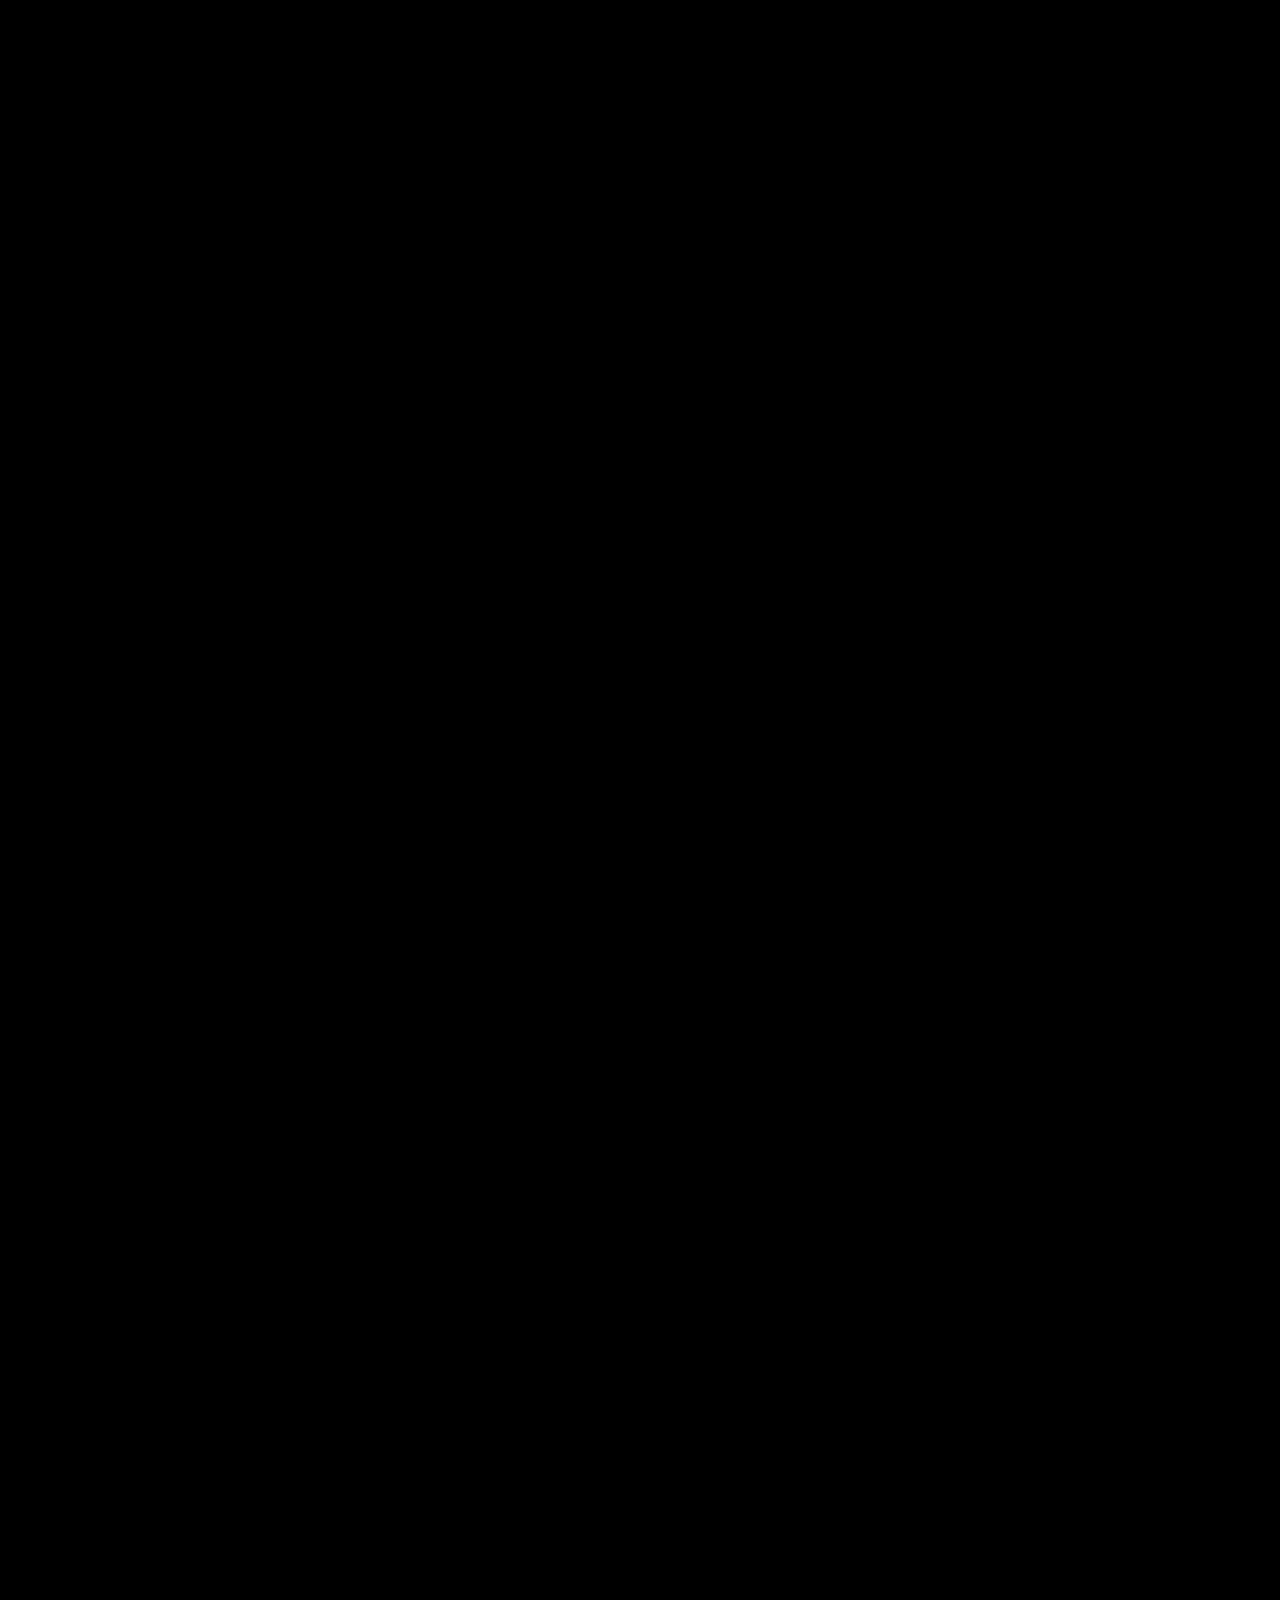
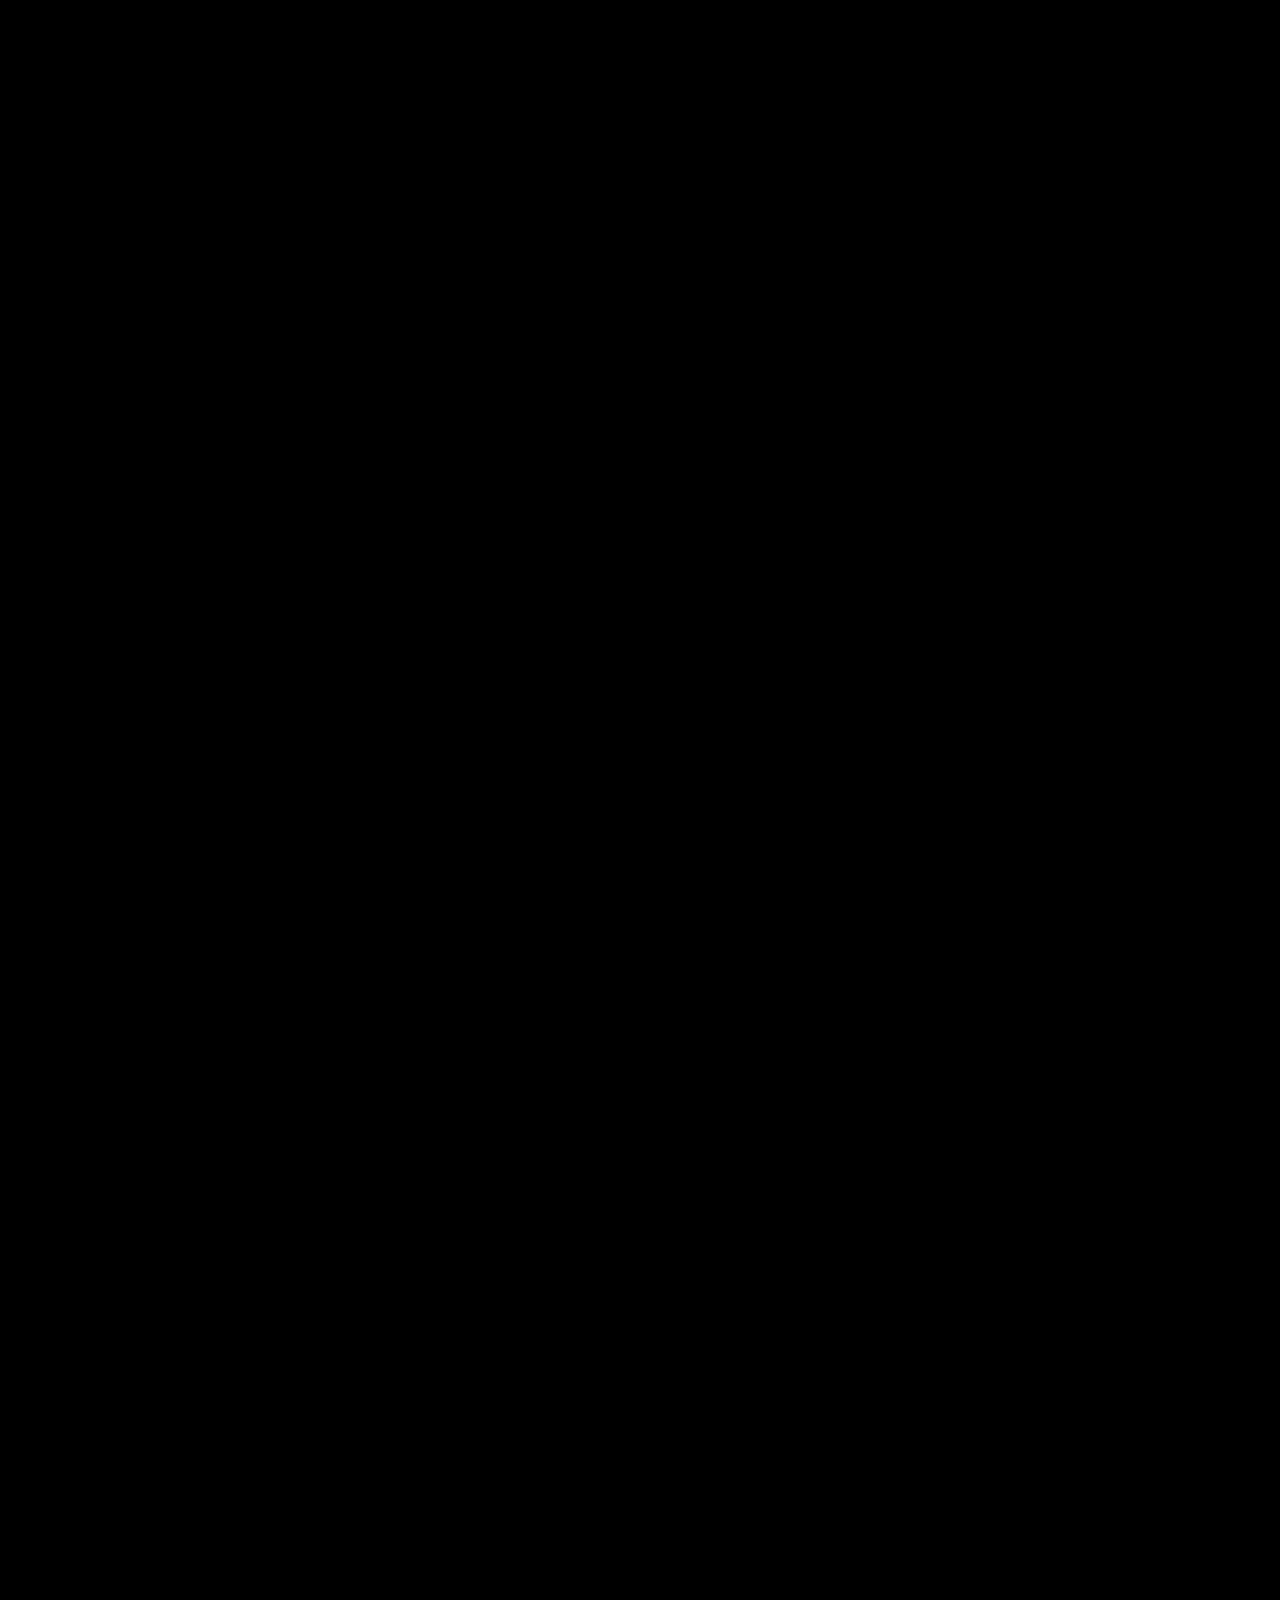
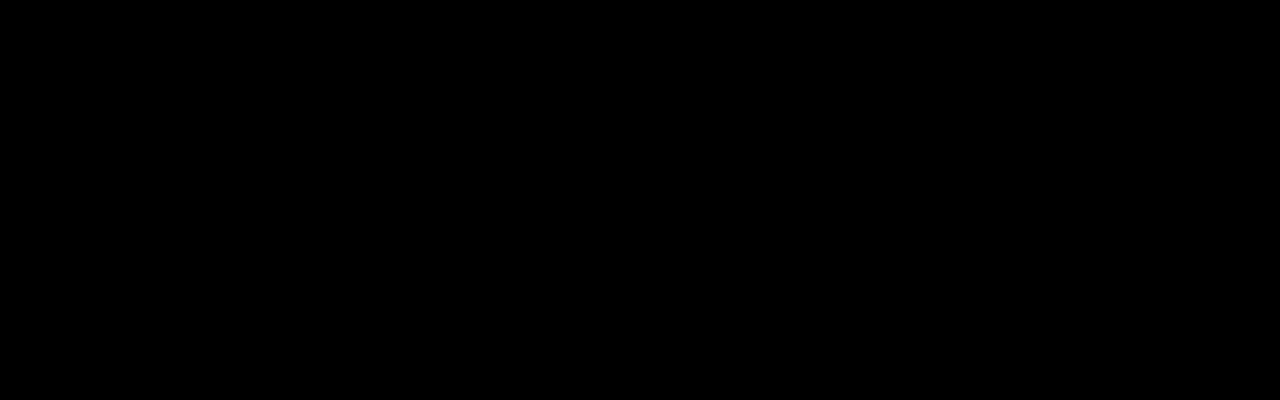
==== commit fadbe9d4: "c" ====
--- a/index.html
+++ b/index.html
@@ -17,8 +17,8 @@
         <a href="#"><img src="./img/image-PhotoRoom.png-PhotoRoom (1).png" alt="logo" id="logo-header"></a>
 
         <ul>
-            <a href="#"><li>Sobre</li></a>
-            <a href="#"><li>ePECIALIDADES</li></a>
+            <a href="#"><li>Inicio</li></a>
+            <a href="#"><li>epecialidades</li></a>
             <a href="#"><li>projetos</li></a>
             <a href="#"><li>aaaa</li></a>
         </ul>
@@ -73,9 +73,26 @@
                      di vel error dicta perspiciatis nulla!</p>
             </div>
         </div>
+
+        <button class="btn-caixa">Clique aqui para outros projetos.</button>
+
+
+
     </div>
 
 
     
+        <div class="container-slider">
+            <button id="prev-button"><img src="./img/right-arrow.png" alt=""></button>
+            <div class="container-img">
+                <img src="./img/instagram.png" alt="ping" class="slider on" > 
+                <img src="./img/netflix.png" alt="ping" class="slider">
+                <img src="./img/epic.png" alt="ping" class="slider">
+            </div>
+            <button id="next-button"><img src="./img/right-arrow.png" alt=""></button>
+        </div>
+
+
+ <script src="./script.js"></script>   
 </body>
 </html>--- a/style.css
+++ b/style.css
@@ -216,4 +216,72 @@
     box-shadow: 0 0 10px #00ffffb3, inset 0 0 10px #00ffffb3  ;
 }
 
-
+.btn-caixa{
+    display: flex;
+    align-items: center;
+    margin: 30px auto;
+    padding: 10px 20px 10px 20px;
+    color: white;
+    background-color: transparent;
+    border: solid 1px  #00ffffb3;
+    cursor: pointer;
+
+    
+}
+
+.btn-caixa:hover{
+    box-shadow: 0 0 10px #00ffffb3, inset 0 0 10px #00ffffb3  ;
+}
+
+
+
+/*slider dos projetos*/
+
+
+
+.container-slider{
+    display: flex;
+    width: 100%;
+    min-height: 100vh;
+    align-items: center;
+    justify-content: center;
+    gap: 5rem;
+}
+
+.container-img{
+    position: relative;
+    display: flex;
+    align-items: center;
+    justify-content: center;
+    width: 500px;
+}
+
+.slider{
+    opacity: 0;
+    transition: opacity .2s;
+    position: absolute;
+    width: 100%;
+    border-radius: 10px;
+}
+
+.on{
+    opacity: 1;
+}
+
+#prev-button, #next-button {
+
+    width: 30px;
+    height: 30px;
+    border: none;
+    background-color: transparent;
+    cursor: pointer;
+}
+
+#prev-button img, #next-button img{
+    width: 100%;
+    height: 100%;
+}
+
+#prev-button img{
+    transform: rotate(180deg);
+}
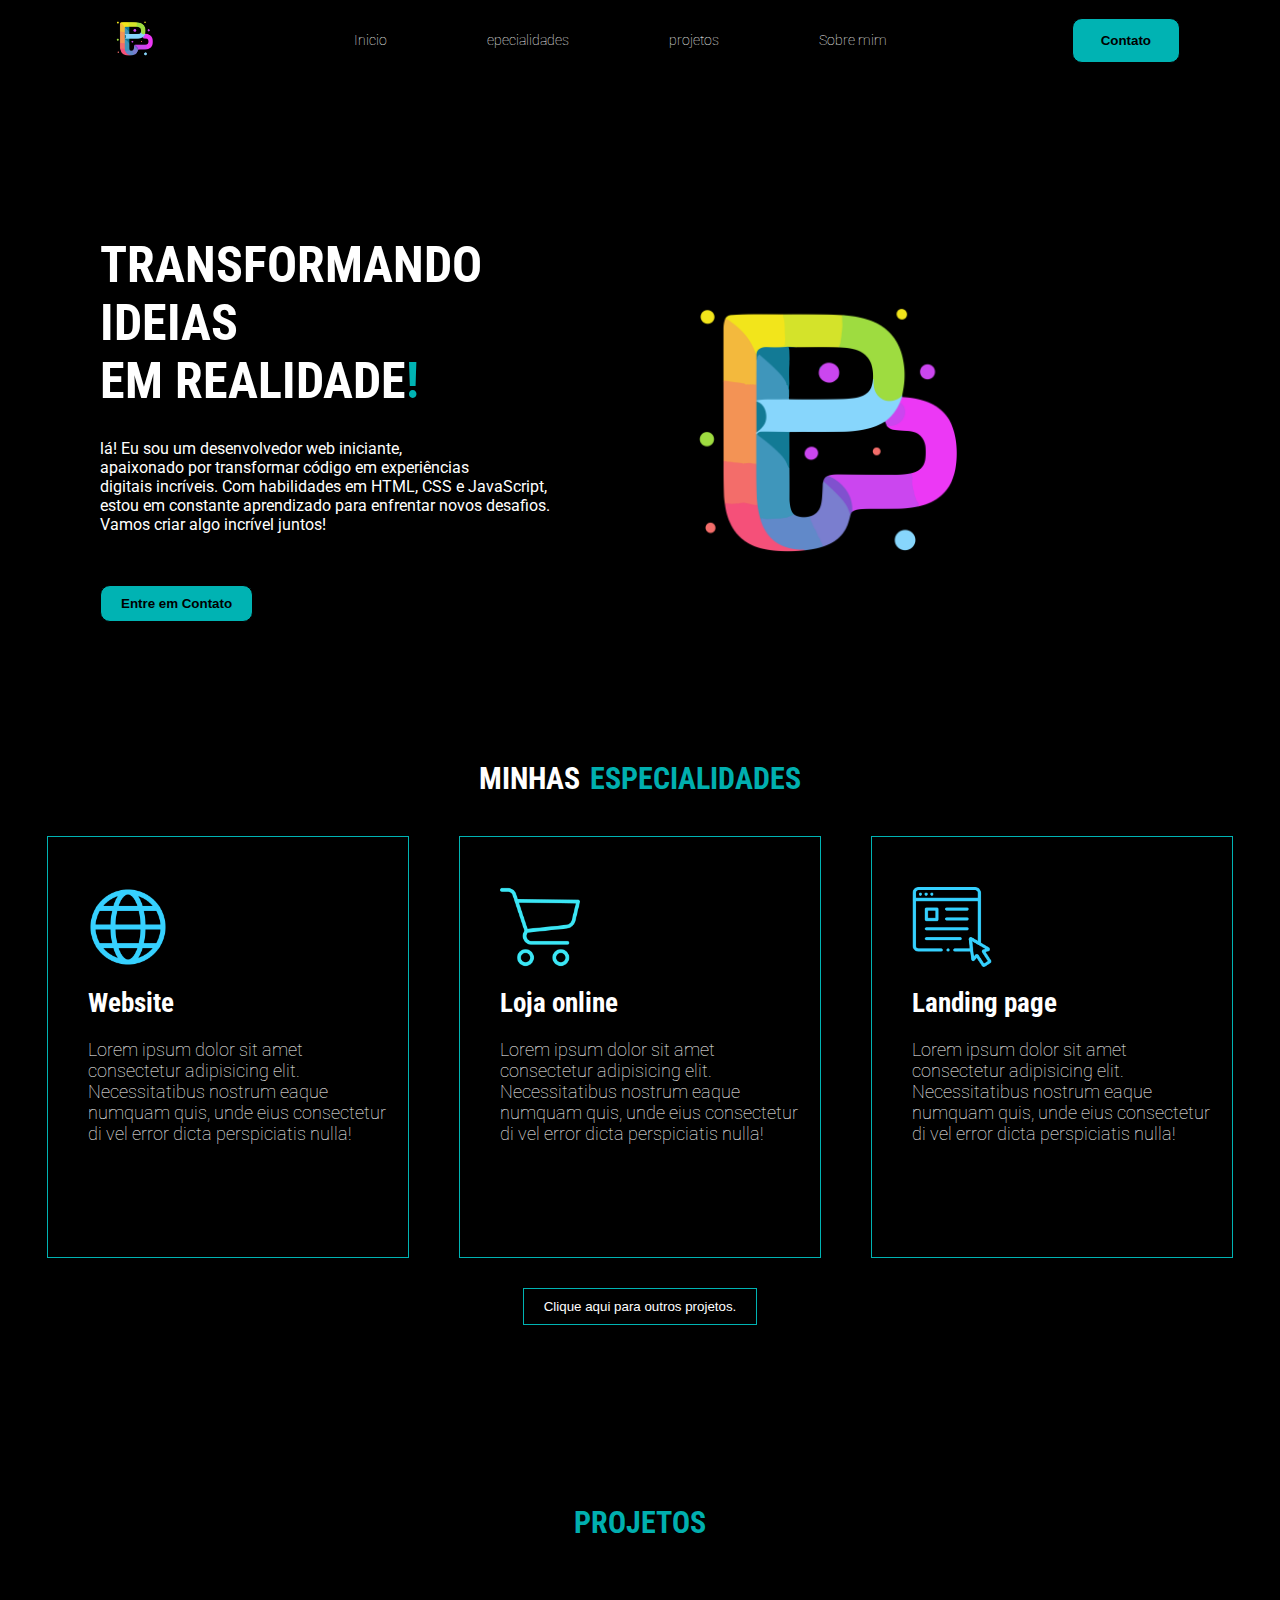
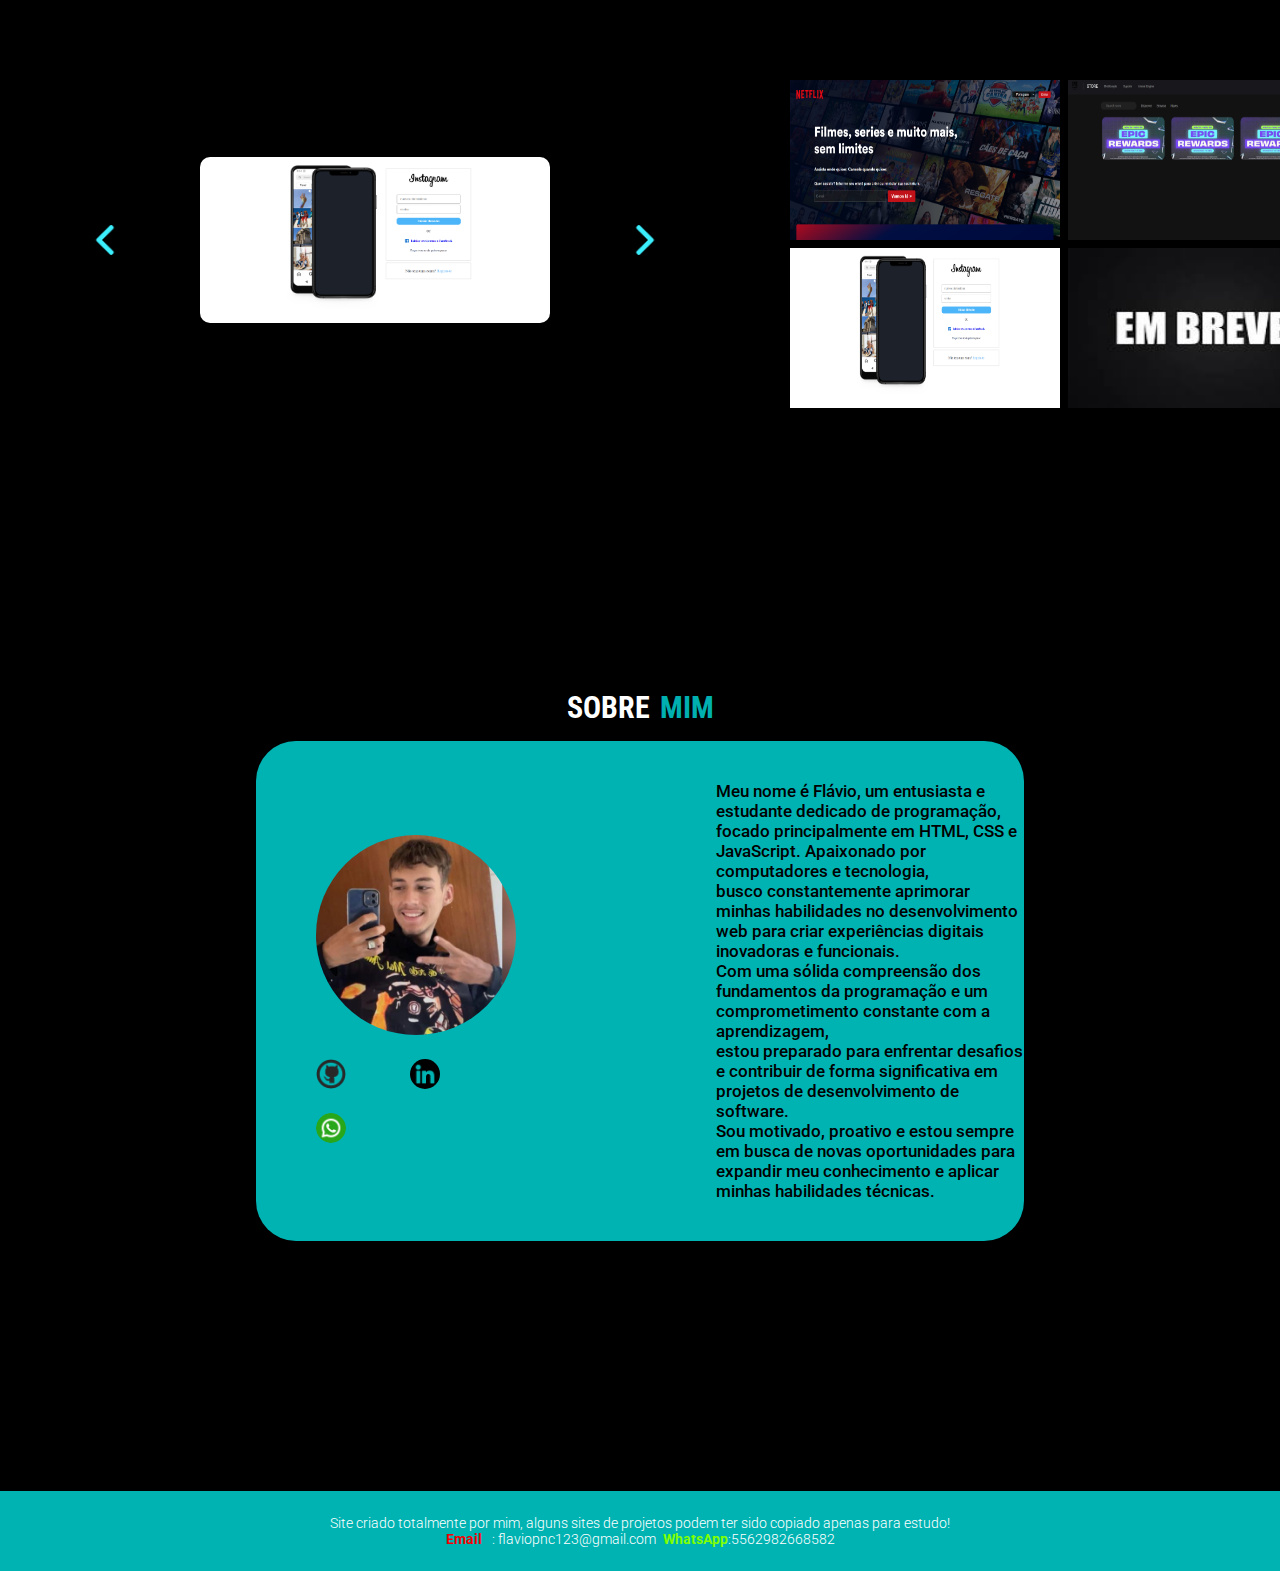
==== commit d2ff5b68: "f" ====
--- a/index.html
+++ b/index.html
@@ -20,7 +20,7 @@
             <a href="#"><li>Inicio</li></a>
             <a href="#"><li>epecialidades</li></a>
             <a href="#"><li>projetos</li></a>
-            <a href="#"><li>aaaa</li></a>
+            <a href="#"><li>Sobre mim</li></a>
         </ul>
 
         <a href="#"><button>Contato</button></a>
@@ -81,6 +81,10 @@
     </div>
 
 
+    <div class="porjetos-h2">
+        <h2>PROJETOS</h2>
+    </div>
+
     
         <div class="container-slider">
             <button id="prev-button"><img src="./img/right-arrow.png" alt=""></button>
@@ -90,7 +94,48 @@
                 <img src="./img/epic.png" alt="ping" class="slider">
             </div>
             <button id="next-button"><img src="./img/right-arrow.png" alt=""></button>
+
+            <div class="img-proj">
+                <div>
+                    <a href="https://flavio062.github.io/Netflix/" target="_blank"><img src="./img/netflix.png" alt=""></a>
+                    <a href="https://flavio062.github.io/Instagram-Html-e-css/" target="_blank"><img src="./img/instagram.png" alt=""></a>
+                </div>
+                <div class="div-2">
+                    <a href="https://flavio062.github.io/page-epic-games-i/" target="_blank"> <img src="./img/epic.png" alt=""></a>
+                    <img src="./img/em breve.jpg" alt="">
+                </div>
+            </div>
         </div>
+
+           <div class="textsobremim">
+            <h2>SOBRE </h2> <H2 class="mim-color">MIM</H2>
+           </div>
+
+        <div class="container-sobre">
+            <div class="foto">
+                <img src="./img/perfil.jpg" alt="" class="perfil">
+                <div class="redes">
+                    <a href="https://github.com/Flavio062" target="_blank"><img src="./img/github.png" alt=""></a>
+                    <a href="https://www.linkedin.com/in/flavio-henrique-78aa8b261/" target="_blank"><img src="./img/linkedin.png" alt=""></a>
+                    <a href="https://wa.me/5562982668582" target="_blank"><img src="./img/whatsapp.png" alt=""></a>
+                </div>
+            </div>
+            <div class="text-sobremim">
+                <p>Meu nome é Flávio, um entusiasta e estudante dedicado de programação,<br>
+                   focado principalmente em HTML, CSS e JavaScript. Apaixonado por computadores e tecnologia,<br>
+                   busco constantemente aprimorar minhas habilidades no desenvolvimento web para criar experiências digitais inovadoras e funcionais. <br>
+                    Com uma sólida compreensão dos fundamentos da programação e um comprometimento constante com a aprendizagem, <br>
+                     estou preparado para enfrentar desafios e contribuir de forma significativa em projetos de desenvolvimento de software. <br>
+                      Sou motivado, proativo e estou sempre em busca de novas oportunidades para expandir meu conhecimento e aplicar minhas habilidades técnicas.</p>
+            </div>
+        </div>
+
+        <footer>
+           <p> Site criado totalmente por mim, alguns sites de projetos podem ter sido copiado apenas para estudo! </p>
+           <div>
+           <p class="email">Email</p> <p>: flaviopnc123@gmail.com  </p> <p class="wap"> WhatsApp</p> <p>:5562982668582</p>
+           </div>
+        </footer>
 
 
  <script src="./script.js"></script>   
--- a/style.css
+++ b/style.css
@@ -5,7 +5,7 @@
 
 body{
     background: black;
-    height: 10000px;
+    
 }
 header{
     
@@ -234,6 +234,21 @@
 }
 
 
+.porjetos-h2{
+    text-align: center;
+    color:#00ffffb3 ;
+    position: relative;
+    top: 150PX;
+    font-family: "Roboto Condensed", sans-serif;
+    font-optical-sizing: auto;
+    font-weight: <weight>;
+    font-style: normal;
+    font-size:20px;
+    
+    
+}
+
+
 
 /*slider dos projetos*/
 
@@ -245,6 +260,7 @@
     min-height: 100vh;
     align-items: center;
     justify-content: center;
+
     gap: 5rem;
 }
 
@@ -253,7 +269,8 @@
     display: flex;
     align-items: center;
     justify-content: center;
-    width: 500px;
+    width: 350px;
+    
 }
 
 .slider{
@@ -268,6 +285,7 @@
     opacity: 1;
 }
 
+
 #prev-button, #next-button {
 
     width: 30px;
@@ -285,3 +303,113 @@
 #prev-button img{
     transform: rotate(180deg);
 }
+
+.img-proj{
+    width: 400px;
+    display: flex;
+    gap: 8px;
+    margin-left: 50px;
+}
+
+.img-proj img{
+    width: 270px;
+    height: 160px;
+    display: flex;
+    margin-top: 8px;
+    
+    
+}
+
+
+.container-sobre{
+    background-color: #00ffffb3 ;
+    display: flex;
+    color: black;
+    width: 60%;
+    align-items: center;
+    margin: 16px auto;
+    height: 500px;
+    font-family: "Roboto", sans-serif;
+    font-weight: 500;
+    font-style: normal;
+    font-size: 17px;
+    border-radius: 40px;
+
+      
+    
+}
+
+.container-sobre img{
+  border-radius: 50%;
+  width: 200px;  
+  margin-left: 60px;
+  
+}
+
+.text-sobremim{
+    width: 400px;
+    margin-left: 200px;
+}
+
+
+.textsobremim{
+    color: white;
+    text-align: center;
+    display: flex;
+    justify-content: center;
+    font-family: "Roboto Condensed", sans-serif;
+    font-optical-sizing: auto;
+    font-weight: <weight>;
+    font-style: normal;
+    font-size: 20px;
+    
+      
+    
+}
+
+.mim-color{
+    margin-left: 10px;
+    color: #00ffffb3;
+    font-size: 30px;
+}
+
+.redes img{
+    width: 30px;
+    margin-top: 20px;
+}
+
+footer{
+    color: white;
+    background-color: #00ffffb3;
+    margin-top: 250px;
+    height: 80px;
+    text-align: center;
+    font-family: "Roboto", sans-serif;
+    font-weight: 300;
+    font-style: normal;  
+    display: flex;
+    flex-direction: column;
+    justify-content: center;
+    font-size: 14px;
+    
+
+}
+
+
+footer div{
+    display: flex;
+    align-items: center;
+    justify-content: center;
+}
+
+.email{
+    color: rgb(244, 0, 0);
+    margin-right: 10px;
+    font-weight: 700;
+}
+
+.wap{
+    color: chartreuse;
+    margin-left: 7px;
+    font-weight: 700;
+}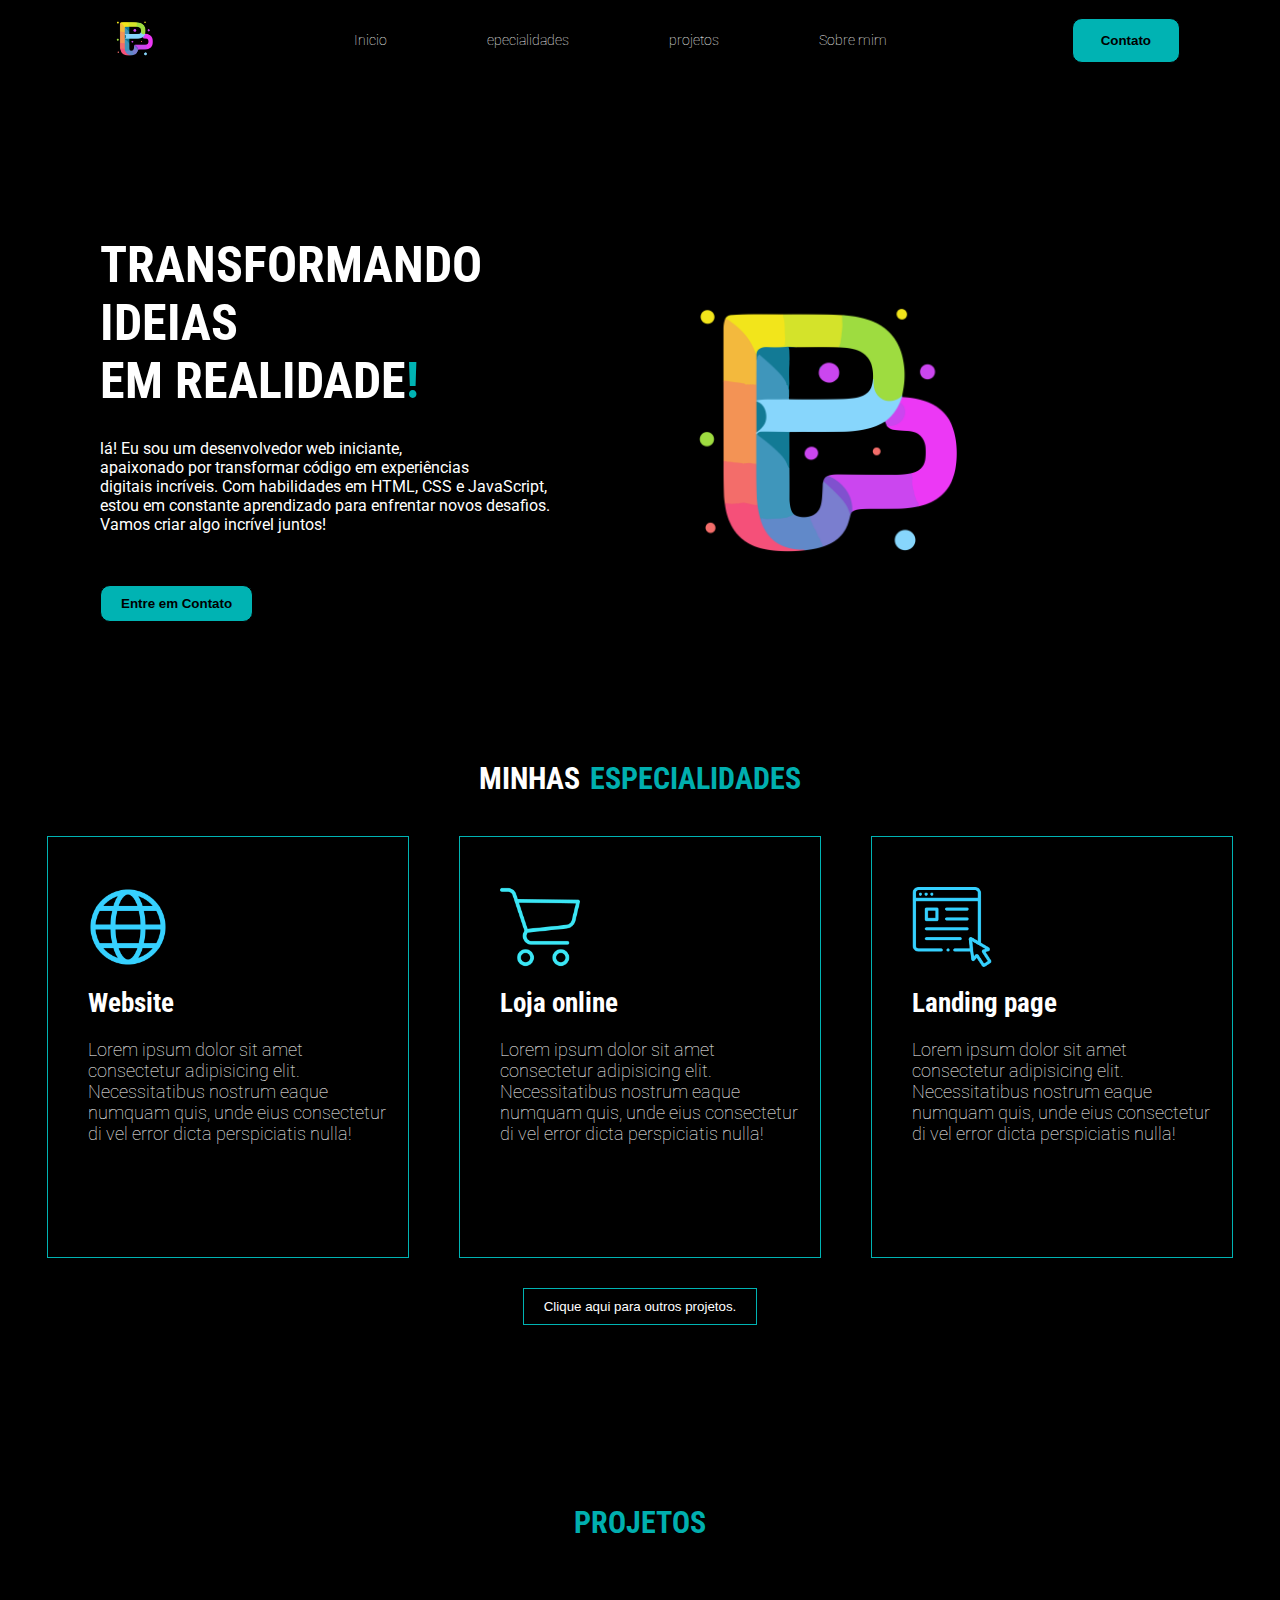
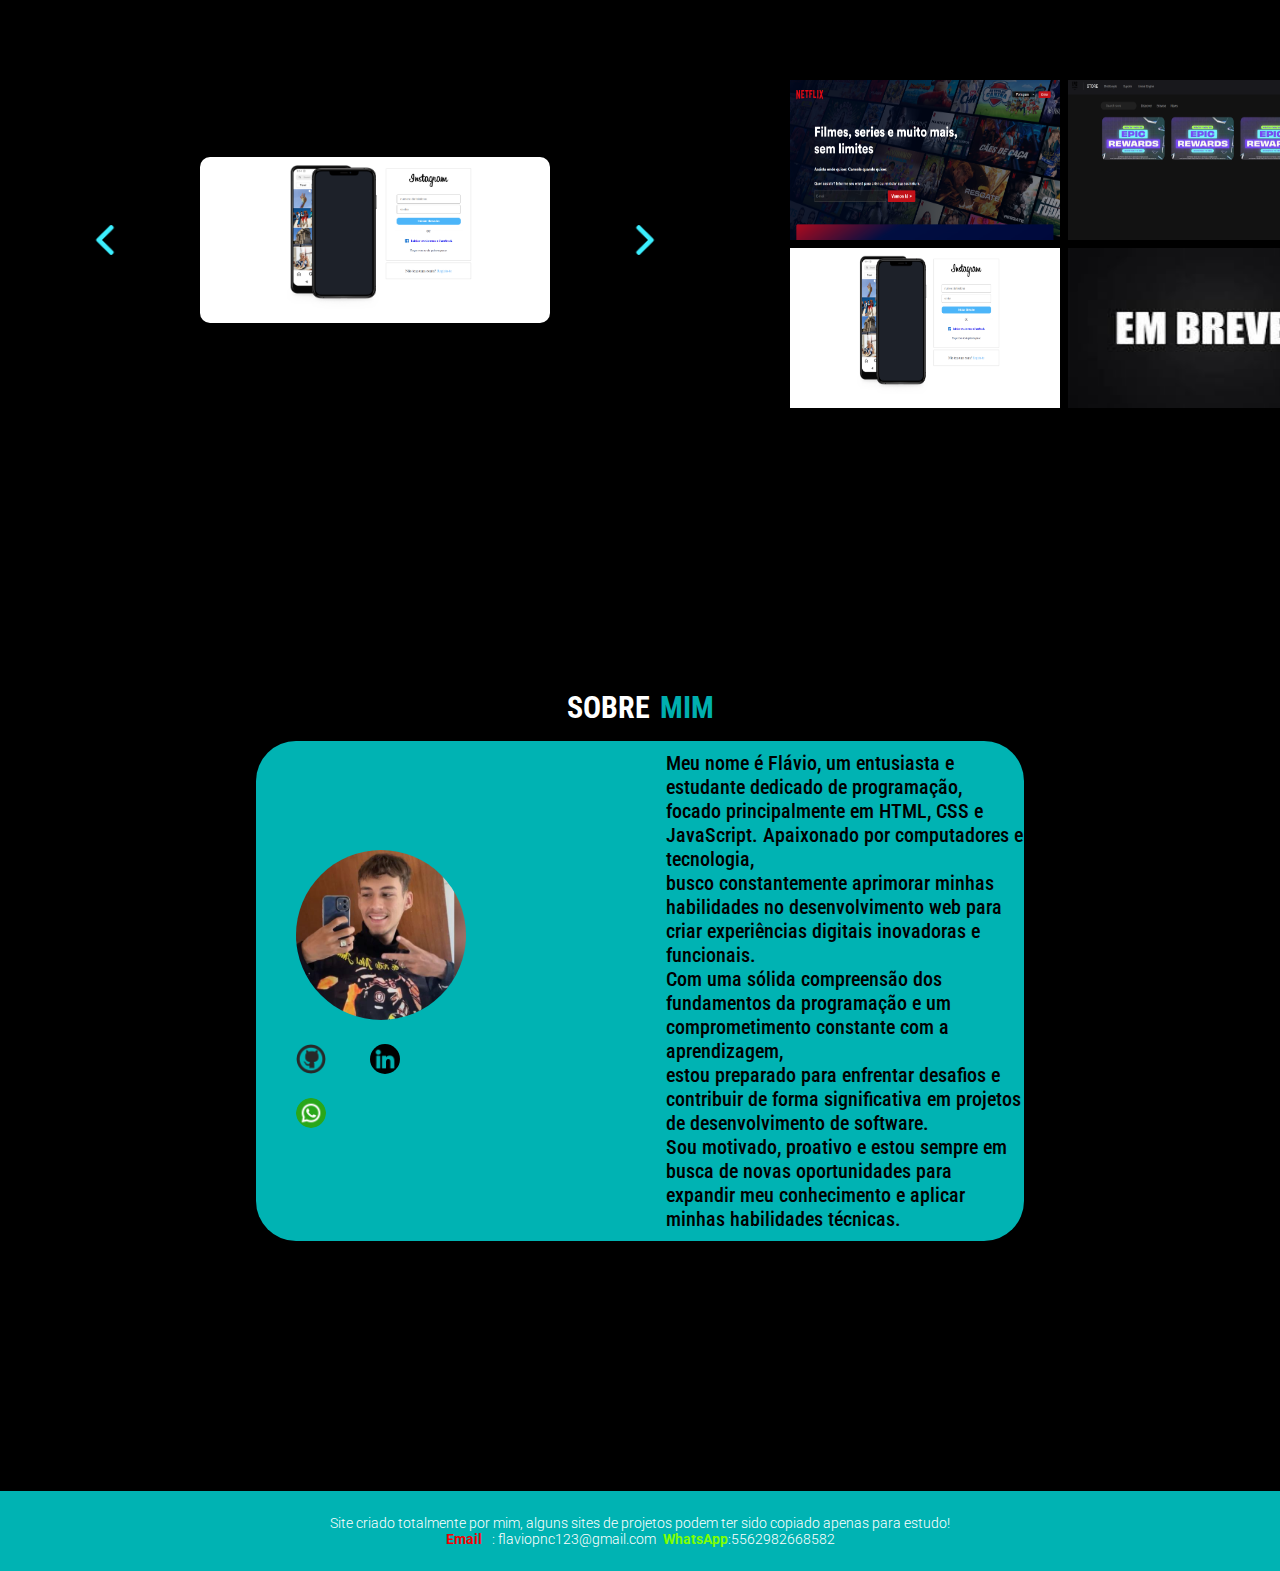
==== commit b9e9213f: "mobile" ====
--- a/index.html
+++ b/index.html
@@ -1,30 +1,46 @@
 <!DOCTYPE html>
 <html lang="en">
+
 <head>
     <link rel="preconnect" href="https://fonts.googleapis.com">
-<link rel="preconnect" href="https://fonts.gstatic.com" crossorigin>
-<link href="https://fonts.googleapis.com/css2?family=Roboto:ital,wght@0,100;0,300;0,400;0,500;0,700;0,900;1,100;1,300;1,400;1,500;1,700;1,900&display=swap" rel="stylesheet">
-<link rel="preconnect" href="https://fonts.googleapis.com">
-<link rel="preconnect" href="https://fonts.gstatic.com" crossorigin>
-<link href="https://fonts.googleapis.com/css2?family=Roboto+Condensed:ital,wght@0,100..900;1,100..900&family=Roboto:ital,wght@0,100;0,300;0,400;0,500;0,700;0,900;1,100;1,300;1,400;1,500;1,700;1,900&display=swap" rel="stylesheet">
+    <link rel="preconnect" href="https://fonts.gstatic.com" crossorigin>
+    <link
+        href="https://fonts.googleapis.com/css2?family=Roboto:ital,wght@0,100;0,300;0,400;0,500;0,700;0,900;1,100;1,300;1,400;1,500;1,700;1,900&display=swap"
+        rel="stylesheet">
+    <link rel="preconnect" href="https://fonts.googleapis.com">
+    <link rel="preconnect" href="https://fonts.gstatic.com" crossorigin>
+    <link
+        href="https://fonts.googleapis.com/css2?family=Roboto+Condensed:ital,wght@0,100..900;1,100..900&family=Roboto:ital,wght@0,100;0,300;0,400;0,500;0,700;0,900;1,100;1,300;1,400;1,500;1,700;1,900&display=swap"
+        rel="stylesheet">
     <meta charset="UTF-8">
     <meta name="viewport" content="width=device-width, initial-scale=1.0">
     <title>Document</title>
     <link rel="stylesheet" href="./style.css">
 </head>
+
 <body>
     <header>
         <a href="#"><img src="./img/image-PhotoRoom.png-PhotoRoom (1).png" alt="logo" id="logo-header"></a>
 
         <ul>
-            <a href="#"><li>Inicio</li></a>
-            <a href="#"><li>epecialidades</li></a>
-            <a href="#"><li>projetos</li></a>
-            <a href="#"><li>Sobre mim</li></a>
+            <a href="#">
+                <li>Inicio</li>
+            </a>
+            <a href="#">
+                <li>epecialidades</li>
+            </a>
+            <a href="#">
+                <li>projetos</li>
+            </a>
+            <a href="#">
+                <li>Sobre mim</li>
+            </a>
         </ul>
 
         <a href="#"><button>Contato</button></a>
     </header>
+
+
 
     <div class="container">
         <div class="text">
@@ -35,16 +51,17 @@
                 estou em constante aprendizado para enfrentar novos desafios.<BR>
                 Vamos criar algo incrível juntos!</p>
 
-                <button>Entre em Contato</button>
+            <button>Entre em Contato</button>
         </div>
         <div class="img1"><img src="./img/image-PhotoRoom.png-PhotoRoom (1).png" alt=""></div>
     </div>
 
     <div class="container-esp">
 
-      <DIV class="HS">
-        <h2>MINHAS  </h2> <H2 id="h2-color">ESPECIALIDADES</H2>
-     </DIV>
+        <DIV class="HS">
+            <h2>MINHAS </h2>
+            <H2 id="h2-color">ESPECIALIDADES</H2>
+        </DIV>
 
 
         <div class="caixas">
@@ -52,25 +69,25 @@
                 <img src=".//img/website.png" alt="">
                 <h3>Website</h3>
                 <p>Lorem ipsum dolor sit amet consectetur
-                     adipisicing elit. Necessitatibus nostrum
-                     eaque numquam quis, unde eius consectetur
-                     di vel error dicta perspiciatis nulla!</p>
+                    adipisicing elit. Necessitatibus nostrum
+                    eaque numquam quis, unde eius consectetur
+                    di vel error dicta perspiciatis nulla!</p>
             </div>
             <div class="caixa2">
                 <img src="./img/shopping-cart.png" alt="">
                 <h3>Loja online</h3>
                 <p>Lorem ipsum dolor sit amet consectetur
-                     adipisicing elit. Necessitatibus nostrum
-                     eaque numquam quis, unde eius consectetur
-                     di vel error dicta perspiciatis nulla!</p>
+                    adipisicing elit. Necessitatibus nostrum
+                    eaque numquam quis, unde eius consectetur
+                    di vel error dicta perspiciatis nulla!</p>
             </div>
             <div class="caixa3">
                 <img src="./img/browser.png" alt="">
                 <h3>Landing page</h3>
                 <p>Lorem ipsum dolor sit amet consectetur
-                     adipisicing elit. Necessitatibus nostrum
-                     eaque numquam quis, unde eius consectetur
-                     di vel error dicta perspiciatis nulla!</p>
+                    adipisicing elit. Necessitatibus nostrum
+                    eaque numquam quis, unde eius consectetur
+                    di vel error dicta perspiciatis nulla!</p>
             </div>
         </div>
 
@@ -85,59 +102,71 @@
         <h2>PROJETOS</h2>
     </div>
 
-    
-        <div class="container-slider">
-            <button id="prev-button"><img src="./img/right-arrow.png" alt=""></button>
-            <div class="container-img">
-                <img src="./img/instagram.png" alt="ping" class="slider on" > 
-                <img src="./img/netflix.png" alt="ping" class="slider">
-                <img src="./img/epic.png" alt="ping" class="slider">
+
+    <div class="container-slider">
+        <button id="prev-button"><img src="./img/right-arrow.png" alt=""></button>
+        <div class="container-img">
+            <img src="./img/instagram.png" alt="ping" class="slider on">
+            <img src="./img/netflix.png" alt="ping" class="slider">
+            <img src="./img/epic.png" alt="ping" class="slider">
+        </div>
+        <button id="next-button"><img src="./img/right-arrow.png" alt=""></button>
+
+        <div class="img-proj">
+            <div>
+                <a href="https://flavio062.github.io/Netflix/" target="_blank"><img src="./img/netflix.png" alt=""></a>
+                <a href="https://flavio062.github.io/Instagram-Html-e-css/" target="_blank"><img
+                        src="./img/instagram.png" alt=""></a>
             </div>
-            <button id="next-button"><img src="./img/right-arrow.png" alt=""></button>
-
-            <div class="img-proj">
-                <div>
-                    <a href="https://flavio062.github.io/Netflix/" target="_blank"><img src="./img/netflix.png" alt=""></a>
-                    <a href="https://flavio062.github.io/Instagram-Html-e-css/" target="_blank"><img src="./img/instagram.png" alt=""></a>
-                </div>
-                <div class="div-2">
-                    <a href="https://flavio062.github.io/page-epic-games-i/" target="_blank"> <img src="./img/epic.png" alt=""></a>
-                    <img src="./img/em breve.jpg" alt="">
-                </div>
+            <div class="div-2">
+                <a href="https://flavio062.github.io/page-epic-games-i/" target="_blank"> <img src="./img/epic.png"
+                        alt=""></a>
+                <img src="./img/em breve.jpg" alt="">
             </div>
         </div>
+    </div>
 
-           <div class="textsobremim">
-            <h2>SOBRE </h2> <H2 class="mim-color">MIM</H2>
-           </div>
+    <div class="textsobremim">
+        <h2>SOBRE </h2>
+        <H2 class="mim-color">MIM</H2>
+    </div>
 
-        <div class="container-sobre">
-            <div class="foto">
-                <img src="./img/perfil.jpg" alt="" class="perfil">
-                <div class="redes">
-                    <a href="https://github.com/Flavio062" target="_blank"><img src="./img/github.png" alt=""></a>
-                    <a href="https://www.linkedin.com/in/flavio-henrique-78aa8b261/" target="_blank"><img src="./img/linkedin.png" alt=""></a>
-                    <a href="https://wa.me/5562982668582" target="_blank"><img src="./img/whatsapp.png" alt=""></a>
-                </div>
-            </div>
-            <div class="text-sobremim">
-                <p>Meu nome é Flávio, um entusiasta e estudante dedicado de programação,<br>
-                   focado principalmente em HTML, CSS e JavaScript. Apaixonado por computadores e tecnologia,<br>
-                   busco constantemente aprimorar minhas habilidades no desenvolvimento web para criar experiências digitais inovadoras e funcionais. <br>
-                    Com uma sólida compreensão dos fundamentos da programação e um comprometimento constante com a aprendizagem, <br>
-                     estou preparado para enfrentar desafios e contribuir de forma significativa em projetos de desenvolvimento de software. <br>
-                      Sou motivado, proativo e estou sempre em busca de novas oportunidades para expandir meu conhecimento e aplicar minhas habilidades técnicas.</p>
+    <div class="container-sobre">
+        <div class="foto">
+            <img src="./img/perfil.jpg" alt="" class="perfil">
+            <div class="redes">
+                <a href="https://github.com/Flavio062" target="_blank"><img src="./img/github.png" alt=""></a>
+                <a href="https://www.linkedin.com/in/flavio-henrique-78aa8b261/" target="_blank"><img
+                        src="./img/linkedin.png" alt=""></a>
+                <a href="https://wa.me/5562982668582" target="_blank"><img src="./img/whatsapp.png" alt=""></a>
             </div>
         </div>
+        <div class="text-sobremim">
+            <p>Meu nome é Flávio, um entusiasta e estudante dedicado de programação,<br>
+                focado principalmente em HTML, CSS e JavaScript. Apaixonado por computadores e tecnologia,<br>
+                busco constantemente aprimorar minhas habilidades no desenvolvimento web para criar experiências
+                digitais inovadoras e funcionais. <br>
+                Com uma sólida compreensão dos fundamentos da programação e um comprometimento constante com a
+                aprendizagem, <br>
+                estou preparado para enfrentar desafios e contribuir de forma significativa em projetos de
+                desenvolvimento de software. <br>
+                Sou motivado, proativo e estou sempre em busca de novas oportunidades para expandir meu conhecimento e
+                aplicar minhas habilidades técnicas.</p>
+        </div>
+    </div>
 
-        <footer>
-           <p> Site criado totalmente por mim, alguns sites de projetos podem ter sido copiado apenas para estudo! </p>
-           <div>
-           <p class="email">Email</p> <p>: flaviopnc123@gmail.com  </p> <p class="wap"> WhatsApp</p> <p>:5562982668582</p>
-           </div>
-        </footer>
+    <footer>
+        <p> Site criado totalmente por mim, alguns sites de projetos podem ter sido copiado apenas para estudo! </p>
+        <div>
+            <p class="email">Email</p>
+            <p>: flaviopnc123@gmail.com </p>
+            <p class="wap"> WhatsApp</p>
+            <p>:5562982668582</p>
+        </div>
+    </footer>
 
 
- <script src="./script.js"></script>   
+    <script src="./script.js"></script>
 </body>
+
 </html>--- a/style.css
+++ b/style.css
@@ -1,14 +1,17 @@
-*{
+* {
     padding: 0%;
     margin: 0%;
 }
 
-body{
+body {
     background: black;
-    
-}
-header{
-    
+
+}
+
+/* inicio header*/ 
+
+header {
+
     display: flex;
     align-items: center;
     justify-content: space-between;
@@ -16,46 +19,48 @@
     font-family: "Roboto", sans-serif;
     font-weight: 100;
     font-style: normal;
-    
-    
-}
-
-#logo-header{
+
+
+}
+
+#logo-header {
     width: 70px;
 }
 
-header ul{
+header ul {
     display: flex;
     gap: 100px;
     font-size: 14px;
 }
 
-header li{
+header li {
     list-style: none;
     color: white;
-  
-
-}
-
-header a{
+
+
+}
+
+header a {
     text-decoration: none
-
-}
-
-header button{
+}
+
+header button {
     padding: 14px 28px;
     background-color: black;
     color: rgb(0, 0, 0);
     font-weight: 700;
     border-radius: 10px;
-    
+
     background-color: rgba(0, 255, 255, 0.703);
     border: solid black 1px;
-    
-
-}
-
-.container{
+
+}
+
+/* fim header */ 
+
+
+/* primeira pagina(inicio) */ 
+.container {
     color: white;
     display: flex;
     align-items: center;
@@ -63,12 +68,12 @@
     margin: 100px 100px 0px 100px;
 }
 
-.img1{
+.img1 {
     margin-right: 100px;
     margin-top 200px: 00px;
 }
 
-.img1 img{
+.img1 img {
     width: 500px;
     transform: translateY(0px);
     animation: float 5s ease-in-out infinite;
@@ -88,27 +93,27 @@
         transform: translateY(0px);
     }
 }
-    
-
-.text p{
+
+
+.text p {
     position: relative;
     top: 29px;
 }
 
-.text h1{
+.text h1 {
     font-family: "Roboto Condensed", sans-serif;
-  font-optical-sizing: auto;
-  font-weight: <weight>;
-  font-style: normal;
-  font-size: 50px;
-}
-
-.text p{
+    font-optical-sizing: auto;
+    font-weight: <weight>;
+    font-style: normal;
+    font-size: 50px;
+}
+
+.text p {
     font-family: "Roboto", sans-serif;
     font-style: normal;
 }
 
-.text button{
+.text button {
     margin-top: 80px;
     padding: 10px 20px;
     border-radius: 10px;
@@ -118,61 +123,65 @@
 
 }
 
-.text span{
+.text span {
     color: rgba(0, 255, 255, 0.703);
 }
 
-
-.container-esp{
+/* fim primeira pagina(inicio) */ 
+
+/* inicio segunda parte-especialidades*/ 
+.container-esp {
     color: white;
     margin-top: 80px;
 
 }
 
-.container-esp h2{
+.container-esp h2 {
     display: flex;
     align-items: center;
     justify-content: center;
     font-family: "Roboto Condensed", sans-serif;
-  font-optical-sizing: auto;
-  font-weight: <weight>;
-  font-style: normal;
-  font-size: 30px;
-    
-}
-
-.HS{
-
-display: flex;
-gap: 10PX;
-align-items: center;
-justify-content: center;
-}
-
-#h2-color{
+    font-optical-sizing: auto;
+    font-weight: <weight>;
+    font-style: normal;
+    font-size: 30px;
+
+}
+
+.HS {
+
+    display: flex;
+    gap: 10PX;
+    align-items: center;
+    justify-content: center;
+}
+
+#h2-color {
     color: #00ffffb3;
 }
 
 
 
-.caixas{
+.caixas {
     display: flex;
     gap: 50px;
     justify-content: center;
     align-items: center;
     margin-top: 40px;
-    
-    
-    
-    
-}
-
-.caixas img{
-   width: 80px; 
-}
-
-.caixa1,.caixa2, .caixa3 {
-    
+
+
+
+
+}
+
+.caixas img {
+    width: 80px;
+}
+
+.caixa1,
+.caixa2,
+.caixa3 {
+
     width: 300px;
     height: 350px;
     padding: 20px;
@@ -188,64 +197,68 @@
 }
 
 
-.caixas h3{
+.caixas h3 {
     font-family: "Roboto Condensed", sans-serif;
     font-optical-sizing: auto;
     font-weight: <weight>;
     font-style: normal;
     font-size: 27px;
-      
-}
-
-.caixas p{
+
+}
+
+.caixas p {
     font-family: "Roboto", sans-serif;
     font-weight: 90;
     font-style: normal;
     font-size: 18px;
-      
-}
-
-.caixa1:hover{
-    box-shadow: 0 0 10px #00ffffb3, inset 0 0 10px #00ffffb3 ;
-}
-.caixa2:hover{
-    box-shadow: 0 0 10px #00ffffb3, inset 0 0 10px #00ffffb3  ;
-}
-
-.caixa3:hover{
-    box-shadow: 0 0 10px #00ffffb3, inset 0 0 10px #00ffffb3  ;
-}
-
-.btn-caixa{
+
+}
+
+.caixa1:hover {
+    box-shadow: 0 0 10px #00ffffb3, inset 0 0 10px #00ffffb3;
+}
+
+.caixa2:hover {
+    box-shadow: 0 0 10px #00ffffb3, inset 0 0 10px #00ffffb3;
+}
+
+.caixa3:hover {
+    box-shadow: 0 0 10px #00ffffb3, inset 0 0 10px #00ffffb3;
+}
+
+.btn-caixa {
     display: flex;
     align-items: center;
     margin: 30px auto;
     padding: 10px 20px 10px 20px;
     color: white;
     background-color: transparent;
-    border: solid 1px  #00ffffb3;
+    border: solid 1px #00ffffb3;
     cursor: pointer;
 
-    
-}
-
-.btn-caixa:hover{
-    box-shadow: 0 0 10px #00ffffb3, inset 0 0 10px #00ffffb3  ;
-}
-
-
-.porjetos-h2{
+
+}
+
+.btn-caixa:hover {
+    box-shadow: 0 0 10px #00ffffb3, inset 0 0 10px #00ffffb3;
+}
+
+/* fim segunda parte-especialidades*/ 
+
+
+/* inicio terceira parte-projetos*/ 
+.porjetos-h2 {
     text-align: center;
-    color:#00ffffb3 ;
+    color: #00ffffb3;
     position: relative;
     top: 150PX;
     font-family: "Roboto Condensed", sans-serif;
     font-optical-sizing: auto;
     font-weight: <weight>;
     font-style: normal;
-    font-size:20px;
-    
-    
+    font-size: 20px;
+
+
 }
 
 
@@ -254,7 +267,7 @@
 
 
 
-.container-slider{
+.container-slider {
     display: flex;
     width: 100%;
     min-height: 100vh;
@@ -264,16 +277,16 @@
     gap: 5rem;
 }
 
-.container-img{
+.container-img {
     position: relative;
     display: flex;
     align-items: center;
     justify-content: center;
     width: 350px;
-    
-}
-
-.slider{
+
+}
+
+.slider {
     opacity: 0;
     transition: opacity .2s;
     position: absolute;
@@ -281,12 +294,13 @@
     border-radius: 10px;
 }
 
-.on{
+.on {
     opacity: 1;
 }
 
 
-#prev-button, #next-button {
+#prev-button,
+#next-button {
 
     width: 30px;
     height: 30px;
@@ -295,34 +309,43 @@
     cursor: pointer;
 }
 
-#prev-button img, #next-button img{
+#prev-button img,
+#next-button img {
     width: 100%;
     height: 100%;
 }
 
-#prev-button img{
+#prev-button img {
     transform: rotate(180deg);
 }
 
-.img-proj{
+.img-proj {
     width: 400px;
     display: flex;
     gap: 8px;
     margin-left: 50px;
 }
 
-.img-proj img{
+.img-proj img {
     width: 270px;
     height: 160px;
     display: flex;
     margin-top: 8px;
-    
-    
-}
-
-
-.container-sobre{
-    background-color: #00ffffb3 ;
+
+
+}
+
+/* fim terceira parte-projetos*/ 
+
+/* inicio quarta parte-sobremim*/ 
+
+.text-sobremim {
+    width: 400px;
+    margin-left: 200px;
+}
+
+.container-sobre {
+    background-color: #00ffffb3;
     display: flex;
     color: black;
     width: 60%;
@@ -335,50 +358,67 @@
     font-size: 17px;
     border-radius: 40px;
 
-      
-    
-}
-
-.container-sobre img{
-  border-radius: 50%;
-  width: 200px;  
-  margin-left: 60px;
-  
-}
-
-.text-sobremim{
-    width: 400px;
-    margin-left: 200px;
-}
-
+
+
+}
+
+.container-sobre img {
+    border-radius: 50%;
+    width:170px;
+    margin-left: 40px;
+    
+    
+   
+
+}
 
 .textsobremim{
     color: white;
+    display: flex;
     text-align: center;
-    display: flex;
     justify-content: center;
     font-family: "Roboto Condensed", sans-serif;
     font-optical-sizing: auto;
     font-weight: <weight>;
     font-style: normal;
     font-size: 20px;
-    
-      
-    
-}
-
-.mim-color{
+
+}
+
+
+.text-sobremim {
+    color: black;
+    text-align: left;
+    display: flex;
+    justify-content: center;
+    font-family: "Roboto Condensed", sans-serif;
+    font-optical-sizing: auto;
+    font-weight: <weight>;
+    font-style: normal;
+    font-size: 20px;
+    
+
+
+
+}
+
+.mim-color {
     margin-left: 10px;
     color: #00ffffb3;
     font-size: 30px;
 }
 
-.redes img{
+.redes img {
     width: 30px;
     margin-top: 20px;
 }
 
-footer{
+/* fim quarta parte-sobremim*/ 
+
+
+/* inicio footer*/ 
+
+footer {
     color: white;
     background-color: #00ffffb3;
     margin-top: 250px;
@@ -386,30 +426,227 @@
     text-align: center;
     font-family: "Roboto", sans-serif;
     font-weight: 300;
-    font-style: normal;  
+    font-style: normal;
     display: flex;
     flex-direction: column;
     justify-content: center;
     font-size: 14px;
-    
-
-}
-
-
-footer div{
-    display: flex;
-    align-items: center;
-    justify-content: center;
-}
-
-.email{
+
+
+}
+
+
+footer div {
+    display: flex;
+    align-items: center;
+    justify-content: center;
+}
+
+.email {
     color: rgb(244, 0, 0);
     margin-right: 10px;
     font-weight: 700;
 }
 
-.wap{
+.wap {
     color: chartreuse;
     margin-left: 7px;
     font-weight: 700;
+}
+
+/* fim footer*/ 
+
+@media screen and (max-width: 1050px){
+    header ul{
+        display: none;
+    }
+
+    header button{
+        display: none;
+    }
+
+    header img{
+       margin-left: 200px;
+    }
+    /*fim header mobbile*/
+
+
+    .container {
+        display: flex;
+        flex-direction: column;
+        justify-content: center;
+        margin: 0px 0px 0px 20px;
+    }
+
+    .text h1 {
+       
+        font-size: 40px;
+        text-align: center;
+    }
+
+    .text p {
+        
+        top: 20px;
+        text-align: justify;
+        padding: 20px;
+    
+    }
+
+
+    .text button {
+       margin: 20px 0px 0px 20px;
+      
+    }
+
+    .img1 {
+        margin-right: 00px;
+        margin-top: 10px 00px;
+    }
+
+    .img1 img{
+        width: 350px;
+        margin-top: 0px;
+        margin-bottom: 0px;
+    }
+
+
+    /*fim primeira pagina*/
+
+    .container-esp {
+        margin-top: 0px;
+    
+    }
+
+    .container-esp h2 {
+    
+        font-size: 26px;
+
+
+}
+
+.caixas {
+    display: flex;
+    flex-direction: column;
+    gap: 30px;  
+    margin-top: 30px;
+    padding: 0px;
+
+}
+
+.caixa1,
+.caixa2,
+.caixa3 {
+
+    width: 280px;
+    height: 350px;
+    padding: 20px;
+   
+}
+
+
+/*fim especialidades*/
+
+
+.porjetos-h2 {
+   font-size: 19px;
+   top: 10px;
+
+
+}
+
+
+.container-slider {
+    display: flex;
+    flex-direction: column;
+    width: 100%;
+
+    gap: 5rem;
+}
+
+.container-img {
+    display: flex;
+    flex-direction: row;
+    width: 250px;
+    margin-top: 120px;
+
+}
+
+
+#prev-button,
+#next-button {
+
+    display: none;
+}
+
+.img-proj {
+    margin-top: 30px;
+    
+    display: flex;
+    flex-direction: column;
+    gap: 10px;
+    align-items: center;
+   
+}
+
+.img-proj img{
+    width: 300px;
+    margin-right: 28px;
+    
+   
+}
+
+/*fim projetos*/
+
+
+.textsobremim{
+    margin-top: 37px;
+    text-align: center;
+}
+
+.container-sobre {
+    display: flex;
+    flex-direction: column;
+    width: 90%;
+    align-items: center;
+    margin: 16px auto;
+    height: 750px;
+    font-size: 17px;
+
+
+}
+
+.container-sobre .perfil{
+    width: 100px;
+    margin-top: 20px;
+    margin-left: 30px;
+    
+    
+}
+
+.redes img {
+    width: 30px;
+    margin-top: 20px;
+    padding: 10px;
+   
+}
+
+.text-sobremim{
+    
+    text-align: left;
+    display: flex;
+    margin-right: 200px;
+    color: black;
+    font-size: 19px;
+    width: 300px;
+   
+
+
+
+}
+
+
+
+
+
+
 }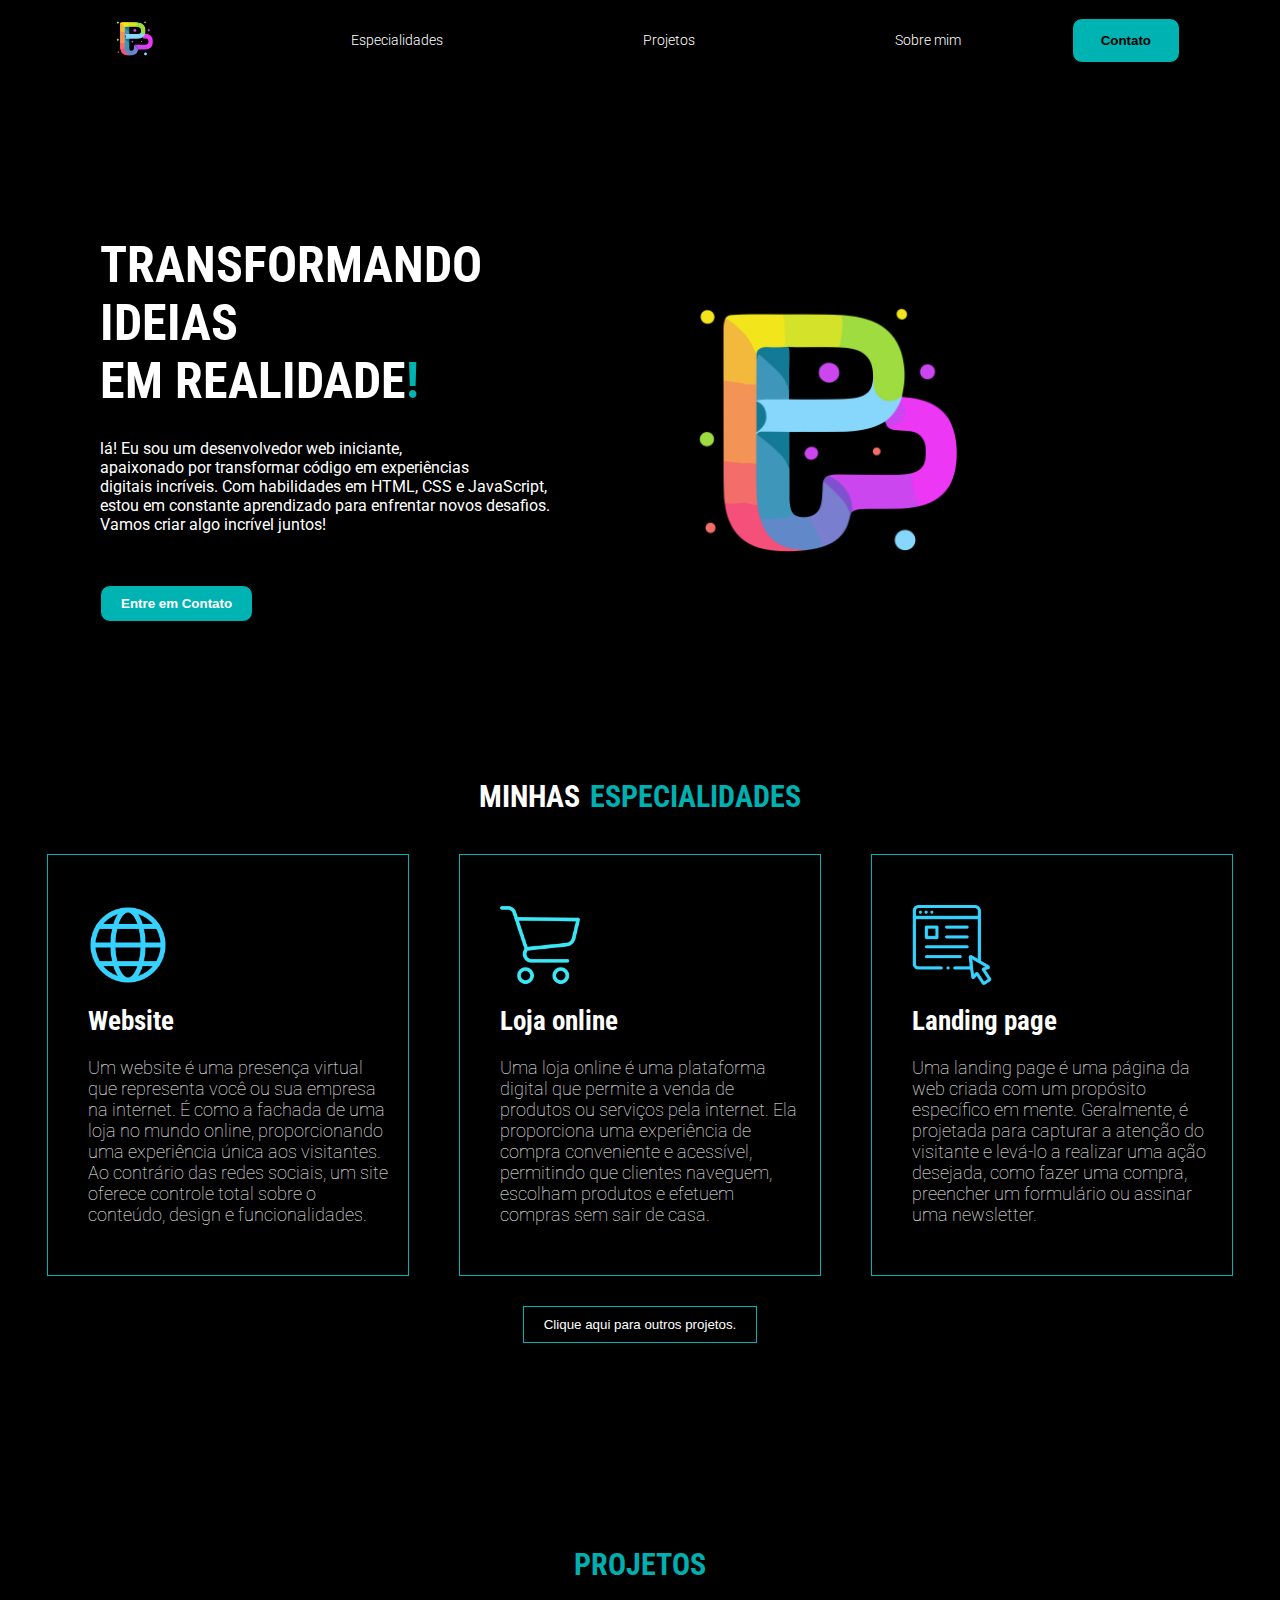
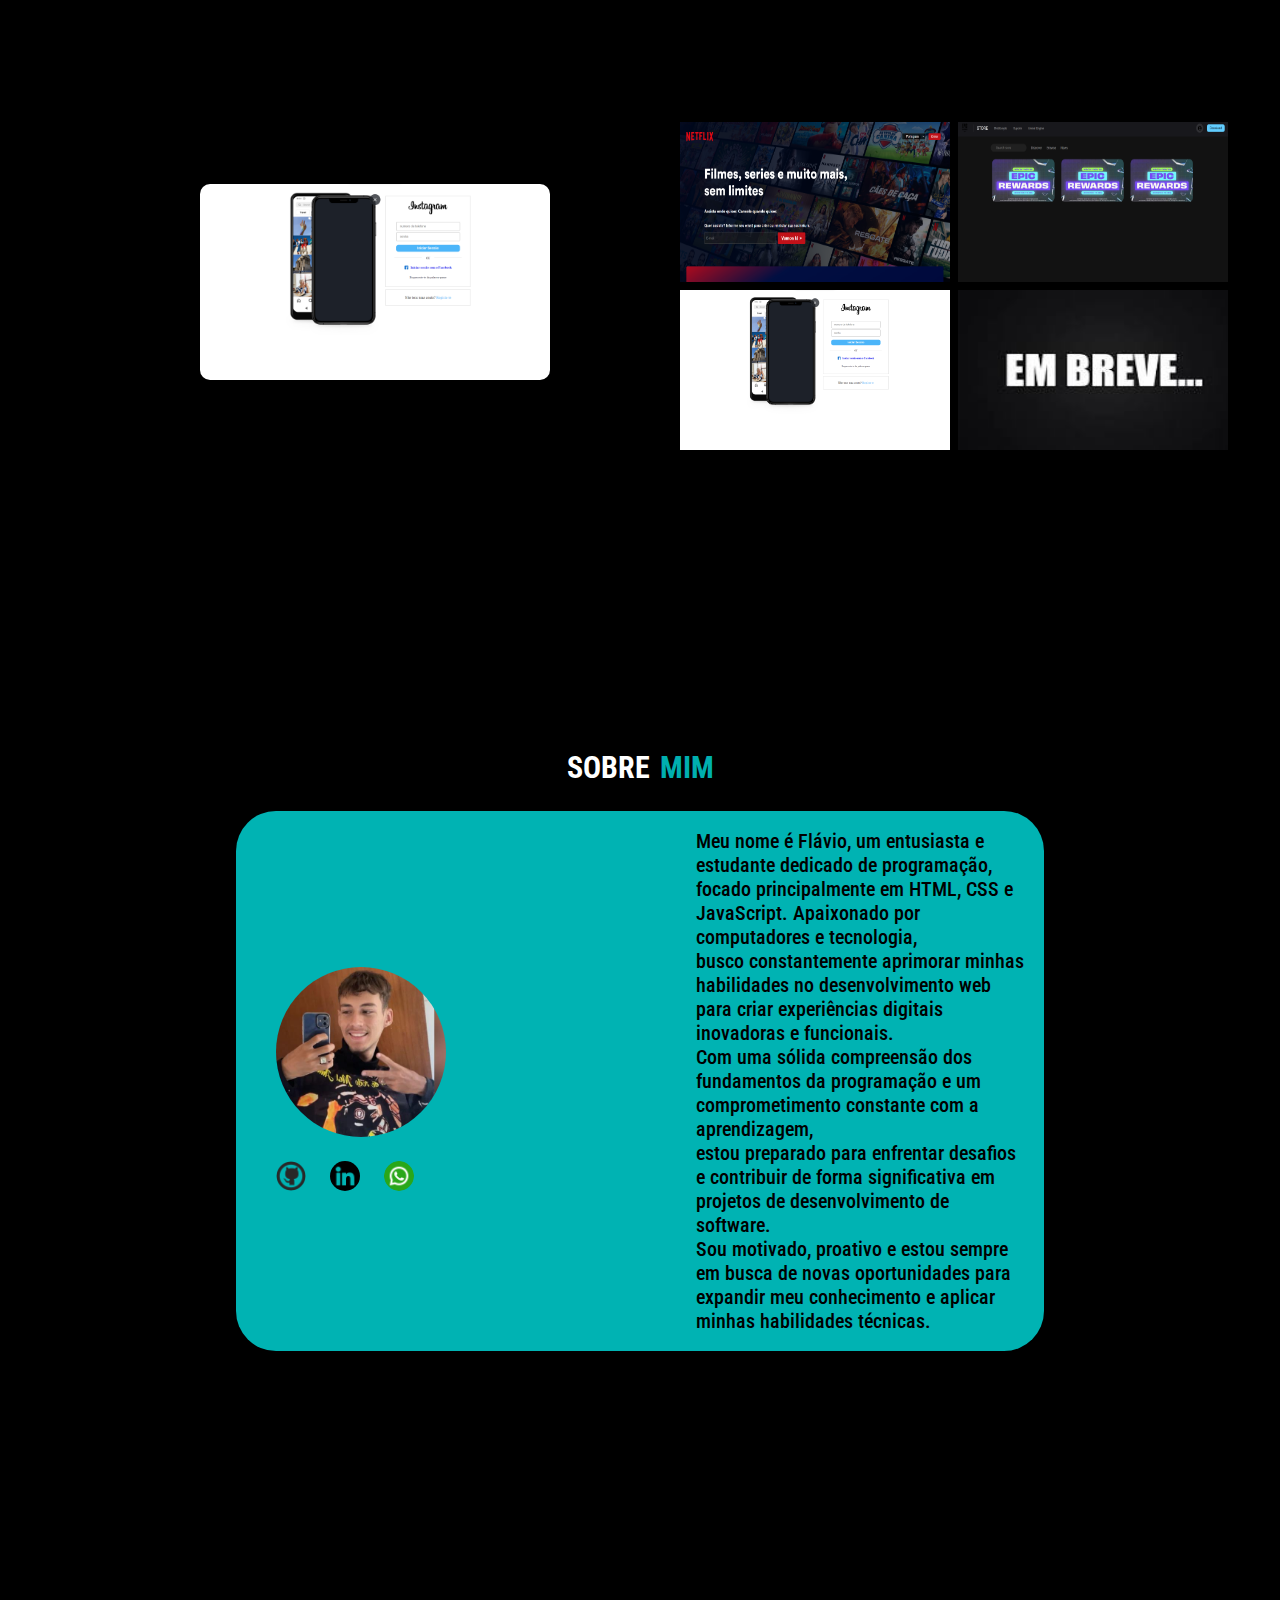
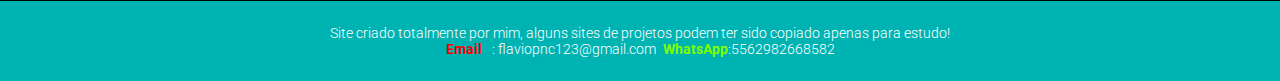
==== commit 7c584337: "dia 04/02" ====
--- a/index.html
+++ b/index.html
@@ -22,18 +22,29 @@
     <header>
         <a href="#"><img src="./img/image-PhotoRoom.png-PhotoRoom (1).png" alt="logo" id="logo-header"></a>
 
-        <ul>
+           <ul>
+           <a href="#" id="fora">
+                
+                    <li>  Inicio</li>
+                
+            </a> 
             <a href="#">
-                <li>Inicio</li>
+
+                <a href="#anchor1">
+                    <li>Especialidades</li>
+                </a>
             </a>
             <a href="#">
-                <li>epecialidades</li>
+
+                <a href="#anchor2">
+                    <li>Projetos</li>
+                </a>
             </a>
             <a href="#">
-                <li>projetos</li>
-            </a>
-            <a href="#">
-                <li>Sobre mim</li>
+
+                <a href="#anchor3">
+                    <li>Sobre mim</li>
+                </a>
             </a>
         </ul>
 
@@ -42,7 +53,8 @@
 
 
 
-    <div class="container">
+    <div class="container"> 
+        
         <div class="text">
             <h1>TRANSFORMANDO IDEIAS<BR> EM REALIDADE<span>!</span></h1>
             <p>lá! Eu sou um desenvolvedor web iniciante,<br>
@@ -57,10 +69,12 @@
     </div>
 
     <div class="container-esp">
+        <section id="anchor1"> contato</section>
 
         <DIV class="HS">
             <h2>MINHAS </h2>
             <H2 id="h2-color">ESPECIALIDADES</H2>
+            
         </DIV>
 
 
@@ -68,26 +82,25 @@
             <div class="caixa1">
                 <img src=".//img/website.png" alt="">
                 <h3>Website</h3>
-                <p>Lorem ipsum dolor sit amet consectetur
-                    adipisicing elit. Necessitatibus nostrum
-                    eaque numquam quis, unde eius consectetur
-                    di vel error dicta perspiciatis nulla!</p>
+                <p>Um website é uma presença virtual que representa você ou sua empresa na internet. É como a
+                     fachada de uma loja no mundo online, proporcionando uma experiência única aos 
+                     visitantes. Ao contrário das redes sociais, um site
+                     oferece controle total sobre o conteúdo, design e funcionalidades.</p>
             </div>
             <div class="caixa2">
                 <img src="./img/shopping-cart.png" alt="">
                 <h3>Loja online</h3>
-                <p>Lorem ipsum dolor sit amet consectetur
-                    adipisicing elit. Necessitatibus nostrum
-                    eaque numquam quis, unde eius consectetur
-                    di vel error dicta perspiciatis nulla!</p>
+                <p>Uma loja online é uma plataforma digital que permite a venda de produtos ou serviços
+                     pela internet. Ela proporciona uma experiência de compra conveniente e acessível,
+                      permitindo que clientes 
+                    naveguem, escolham produtos e efetuem compras sem sair de casa.</p>
             </div>
             <div class="caixa3">
                 <img src="./img/browser.png" alt="">
                 <h3>Landing page</h3>
-                <p>Lorem ipsum dolor sit amet consectetur
-                    adipisicing elit. Necessitatibus nostrum
-                    eaque numquam quis, unde eius consectetur
-                    di vel error dicta perspiciatis nulla!</p>
+                <p>Uma landing page é uma página da web criada com um propósito específico em mente.
+                     Geralmente, é projetada para capturar a atenção do visitante e levá-lo a realizar uma ação desejada,
+                     como fazer uma compra, preencher um formulário ou assinar uma newsletter.</p>
             </div>
         </div>
 
@@ -99,6 +112,7 @@
 
 
     <div class="porjetos-h2">
+        <section id="anchor2"> contato</section>
         <h2>PROJETOS</h2>
     </div>
 
@@ -125,8 +139,9 @@
             </div>
         </div>
     </div>
-
+    <section id="anchor3"> contato</section>
     <div class="textsobremim">
+        
         <h2>SOBRE </h2>
         <H2 class="mim-color">MIM</H2>
     </div>
@@ -154,6 +169,7 @@
                 aplicar minhas habilidades técnicas.</p>
         </div>
     </div>
+    
 
     <footer>
         <p> Site criado totalmente por mim, alguns sites de projetos podem ter sido copiado apenas para estudo! </p>
--- a/style.css
+++ b/style.css
@@ -1,14 +1,29 @@
+html{
+    scroll-behavior: smooth;
+    
+}
+
+#fora{
+    display: none;
+}
+section{
+    color: transparent;
+   
+}
+
+
 * {
     padding: 0%;
     margin: 0%;
 }
 
+
 body {
     background: black;
 
 }
 
-/* inicio header*/ 
+/* inicio header*/
 
 header {
 
@@ -17,9 +32,9 @@
     justify-content: space-between;
     padding: 3px 100px 0px 100px;
     font-family: "Roboto", sans-serif;
-    font-weight: 100;
-    font-style: normal;
-
+    font-weight: 300;
+    font-style: normal;
+ 
 
 }
 
@@ -31,6 +46,7 @@
     display: flex;
     gap: 100px;
     font-size: 14px;
+    margin-right: 30px;
 }
 
 header li {
@@ -50,16 +66,17 @@
     color: rgb(0, 0, 0);
     font-weight: 700;
     border-radius: 10px;
+    cursor: pointer;
 
     background-color: rgba(0, 255, 255, 0.703);
     border: solid black 1px;
 
 }
 
-/* fim header */ 
-
-
-/* primeira pagina(inicio) */ 
+/* fim header */
+
+
+/* primeira pagina(inicio) */
 .container {
     color: white;
     display: flex;
@@ -118,8 +135,9 @@
     padding: 10px 20px;
     border-radius: 10px;
     background-color: rgba(0, 255, 255, 0.703);
-    font-weight: 700;
+    font-weight: 760;
     border: solid rgb(0, 0, 0) 1px;
+    color: rgb(255, 255, 255);
 
 }
 
@@ -127,9 +145,9 @@
     color: rgba(0, 255, 255, 0.703);
 }
 
-/* fim primeira pagina(inicio) */ 
-
-/* inicio segunda parte-especialidades*/ 
+/* fim primeira pagina(inicio) */
+
+/* inicio segunda parte-especialidades*/
 .container-esp {
     color: white;
     margin-top: 80px;
@@ -193,7 +211,7 @@
     padding-left: 40px;
     transition: all 0.2s ease-in-out;
     border: solid 1px #00ffffb3;
-    cursor: pointer;
+    
 }
 
 
@@ -243,10 +261,10 @@
     box-shadow: 0 0 10px #00ffffb3, inset 0 0 10px #00ffffb3;
 }
 
-/* fim segunda parte-especialidades*/ 
-
-
-/* inicio terceira parte-projetos*/ 
+/* fim segunda parte-especialidades*/
+
+
+/* inicio terceira parte-projetos*/
 .porjetos-h2 {
     text-align: center;
     color: #00ffffb3;
@@ -301,7 +319,7 @@
 
 #prev-button,
 #next-button {
-
+    display: none;
     width: 30px;
     height: 30px;
     border: none;
@@ -335,28 +353,31 @@
 
 }
 
-/* fim terceira parte-projetos*/ 
-
-/* inicio quarta parte-sobremim*/ 
+/* fim terceira parte-projetos*/
+
+/* inicio quarta parte-sobremim*/
 
 .text-sobremim {
     width: 400px;
     margin-left: 200px;
 }
 
+
+
 .container-sobre {
     background-color: #00ffffb3;
     display: flex;
     color: black;
     width: 60%;
     align-items: center;
-    margin: 16px auto;
+    margin: 26px auto;
     height: 500px;
     font-family: "Roboto", sans-serif;
     font-weight: 500;
     font-style: normal;
     font-size: 17px;
     border-radius: 40px;
+    padding: 20px;
 
 
 
@@ -364,15 +385,17 @@
 
 .container-sobre img {
     border-radius: 50%;
-    width:170px;
-    margin-left: 40px;
-    
-    
-   
-
-}
-
-.textsobremim{
+    width: 170px;
+    margin-left: 20px;
+
+
+
+
+
+
+}
+
+.textsobremim {
     color: white;
     display: flex;
     text-align: center;
@@ -387,6 +410,7 @@
 
 
 .text-sobremim {
+    margin-left: 250px;
     color: black;
     text-align: left;
     display: flex;
@@ -396,7 +420,8 @@
     font-weight: <weight>;
     font-style: normal;
     font-size: 20px;
-    
+
+
 
 
 
@@ -411,12 +436,13 @@
 .redes img {
     width: 30px;
     margin-top: 20px;
-}
-
-/* fim quarta parte-sobremim*/ 
-
-
-/* inicio footer*/ 
+    margin-left: 20px;
+}
+
+/* fim quarta parte-sobremim*/
+
+
+/* inicio footer*/
 
 footer {
     color: white;
@@ -454,20 +480,21 @@
     font-weight: 700;
 }
 
-/* fim footer*/ 
-
-@media screen and (max-width: 1050px){
-    header ul{
+/* fim footer*/
+
+@media screen and (max-width: 1050px) {
+    header ul {
         display: none;
     }
 
-    header button{
+    header button {
         display: none;
     }
 
-    header img{
-       margin-left: 200px;
-    }
+    header img {
+        margin-left: 200px;
+    }
+
     /*fim header mobbile*/
 
 
@@ -479,23 +506,23 @@
     }
 
     .text h1 {
-       
+
         font-size: 40px;
         text-align: center;
     }
 
     .text p {
-        
+
         top: 20px;
         text-align: justify;
         padding: 20px;
-    
+
     }
 
 
     .text button {
-       margin: 20px 0px 0px 20px;
-      
+        margin: 20px 0px 0px 20px;
+
     }
 
     .img1 {
@@ -503,7 +530,7 @@
         margin-top: 10px 00px;
     }
 
-    .img1 img{
+    .img1 img {
         width: 350px;
         margin-top: 0px;
         margin-bottom: 0px;
@@ -514,135 +541,135 @@
 
     .container-esp {
         margin-top: 0px;
-    
+
     }
 
     .container-esp h2 {
-    
+
         font-size: 26px;
 
 
-}
-
-.caixas {
-    display: flex;
-    flex-direction: column;
-    gap: 30px;  
-    margin-top: 30px;
-    padding: 0px;
-
-}
-
-.caixa1,
-.caixa2,
-.caixa3 {
-
-    width: 280px;
-    height: 350px;
-    padding: 20px;
-   
-}
-
-
-/*fim especialidades*/
-
-
-.porjetos-h2 {
-   font-size: 19px;
-   top: 10px;
-
-
-}
-
-
-.container-slider {
-    display: flex;
-    flex-direction: column;
-    width: 100%;
-
-    gap: 5rem;
-}
-
-.container-img {
-    display: flex;
-    flex-direction: row;
-    width: 250px;
-    margin-top: 120px;
-
-}
-
-
-#prev-button,
-#next-button {
-
-    display: none;
-}
-
-.img-proj {
-    margin-top: 30px;
-    
-    display: flex;
-    flex-direction: column;
-    gap: 10px;
-    align-items: center;
-   
-}
-
-.img-proj img{
-    width: 300px;
-    margin-right: 28px;
-    
-   
-}
-
-/*fim projetos*/
-
-
-.textsobremim{
-    margin-top: 37px;
-    text-align: center;
-}
-
-.container-sobre {
-    display: flex;
-    flex-direction: column;
-    width: 90%;
-    align-items: center;
-    margin: 16px auto;
-    height: 750px;
-    font-size: 17px;
-
-
-}
-
-.container-sobre .perfil{
-    width: 100px;
-    margin-top: 20px;
-    margin-left: 30px;
-    
-    
-}
-
-.redes img {
-    width: 30px;
-    margin-top: 20px;
-    padding: 10px;
-   
-}
-
-.text-sobremim{
-    
-    text-align: left;
-    display: flex;
-    margin-right: 200px;
-    color: black;
-    font-size: 19px;
-    width: 300px;
-   
-
-
-
-}
+    }
+
+    .caixas {
+        display: flex;
+        flex-direction: column;
+        gap: 30px;
+        margin-top: 30px;
+        padding: 0px;
+
+    }
+
+    .caixa1,
+    .caixa2,
+    .caixa3 {
+
+        width: 280px;
+        height: 350px;
+        padding: 20px;
+
+    }
+
+
+    /*fim especialidades*/
+
+
+    .porjetos-h2 {
+        font-size: 19px;
+        top: 10px;
+
+
+    }
+
+
+    .container-slider {
+        display: flex;
+        flex-direction: column;
+        width: 100%;
+
+        gap: 5rem;
+    }
+
+    .container-img {
+        display: flex;
+        flex-direction: row;
+        width: 250px;
+        margin-top: 120px;
+
+    }
+
+
+    #prev-button,
+    #next-button {
+
+        display: none;
+    }
+
+    .img-proj {
+        margin-top: 30px;
+
+        display: flex;
+        flex-direction: column;
+        gap: 10px;
+        align-items: center;
+
+    }
+
+    .img-proj img {
+        width: 300px;
+        margin-right: 28px;
+
+
+    }
+
+    /*fim projetos*/
+
+
+    .textsobremim {
+        margin-top: 37px;
+        text-align: center;
+    }
+
+    .container-sobre {
+        display: flex;
+        flex-direction: column;
+        width: 90%;
+        align-items: center;
+        margin: 16px auto;
+        height: 750px;
+        font-size: 17px;
+
+
+    }
+
+    .container-sobre .perfil {
+        width: 100px;
+        margin-top: 20px;
+        margin-left: 75px;
+
+
+    }
+
+    .redes img {
+        width: 30px;
+        margin-top: 20px;
+        padding: 10px;
+
+    }
+
+    .text-sobremim {
+
+        text-align: left;
+        display: flex;
+        margin-right: 200px;
+        color: black;
+        font-size: 19px;
+        width: 300px;
+
+
+
+
+    }
 
 
 
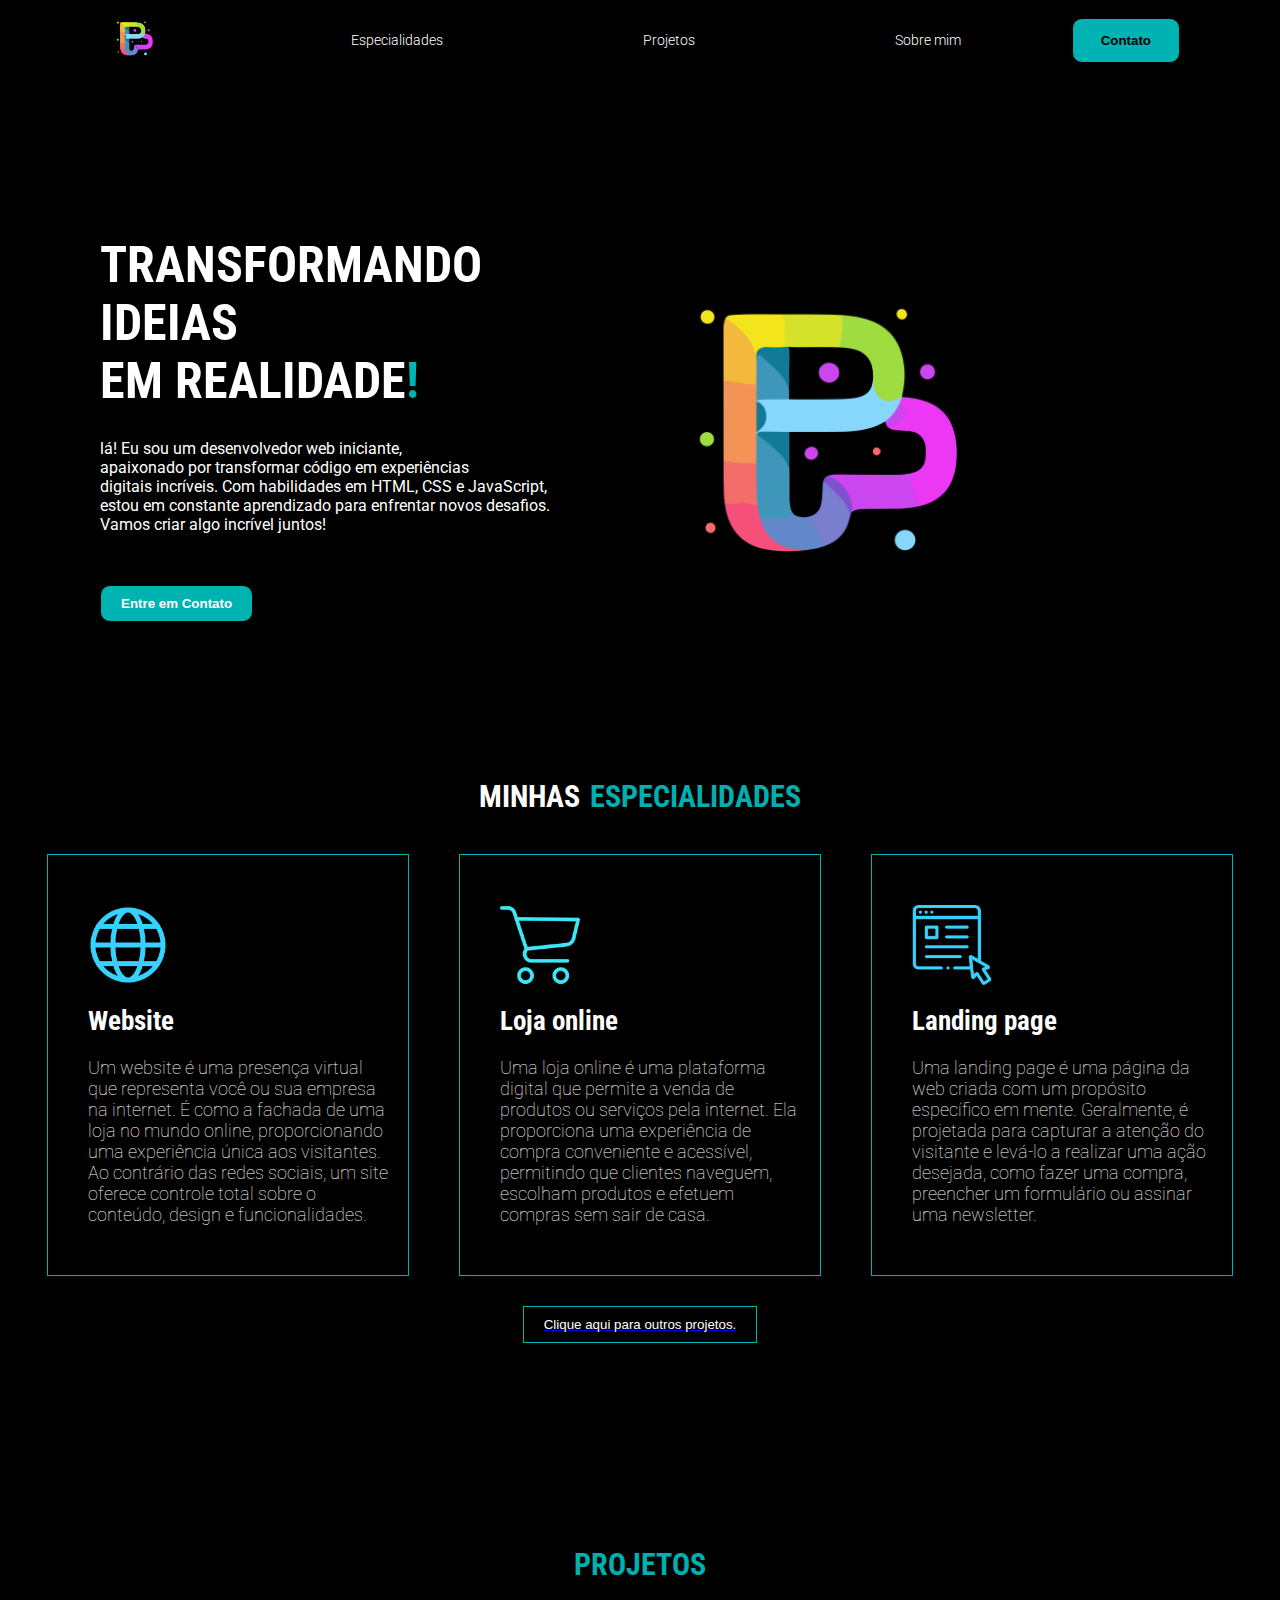
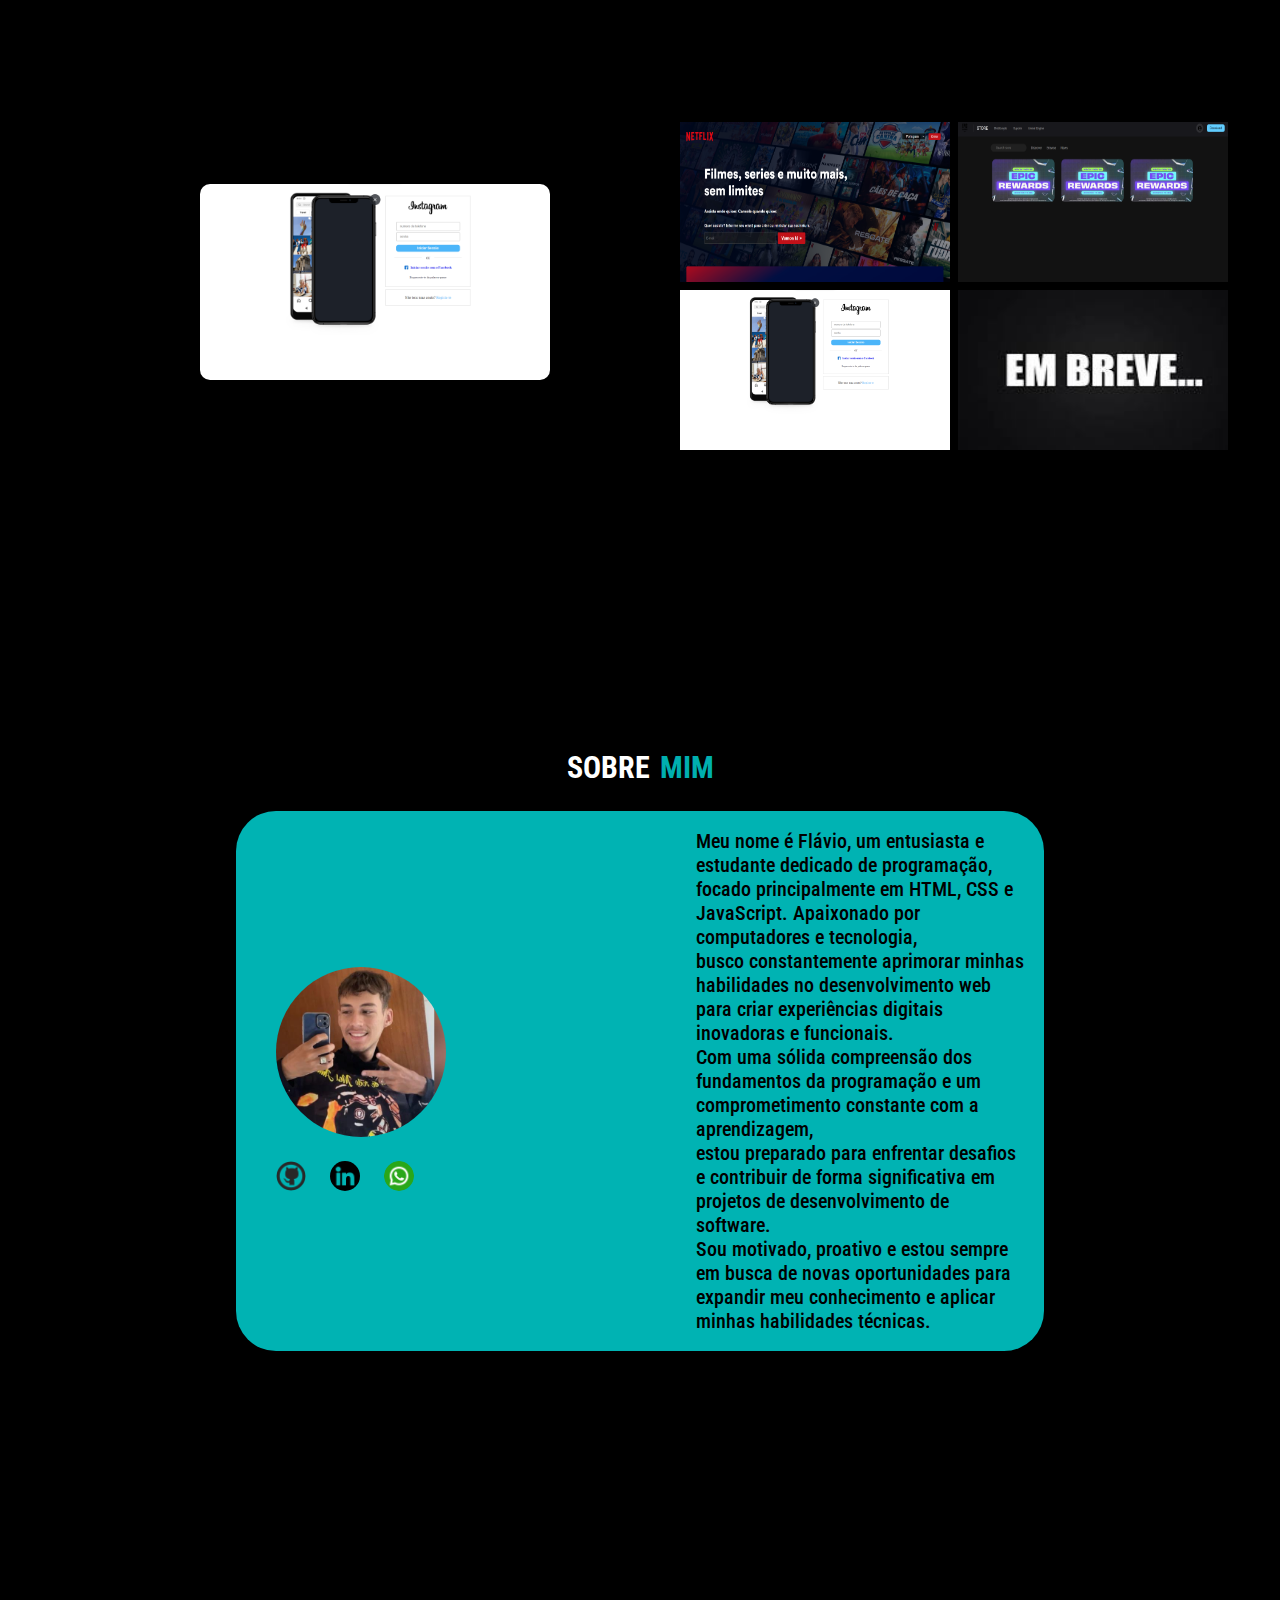
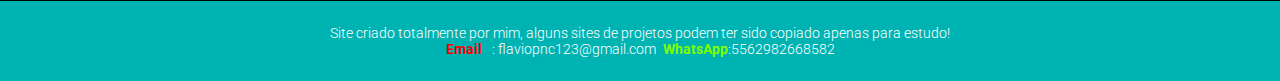
==== commit 7204034e: "04-04-02" ====
--- a/index.html
+++ b/index.html
@@ -48,7 +48,7 @@
             </a>
         </ul>
 
-        <a href="#"><button>Contato</button></a>
+        <a href="./segundo.html"><button>Contato</button></a>
     </header>
 
 
@@ -63,7 +63,7 @@
                 estou em constante aprendizado para enfrentar novos desafios.<BR>
                 Vamos criar algo incrível juntos!</p>
 
-            <button>Entre em Contato</button>
+            <a href="./segundo.html"><button>Entre em Contato</button></a>
         </div>
         <div class="img1"><img src="./img/image-PhotoRoom.png-PhotoRoom (1).png" alt=""></div>
     </div>
@@ -104,7 +104,7 @@
             </div>
         </div>
 
-        <button class="btn-caixa">Clique aqui para outros projetos.</button>
+        <a href="./segundo.html"><button class="btn-caixa">Clique aqui para outros projetos.</button></a>
 
 
 
--- a/style.css
+++ b/style.css
@@ -138,6 +138,7 @@
     font-weight: 760;
     border: solid rgb(0, 0, 0) 1px;
     color: rgb(255, 255, 255);
+    cursor: pointer;
 
 }
 
